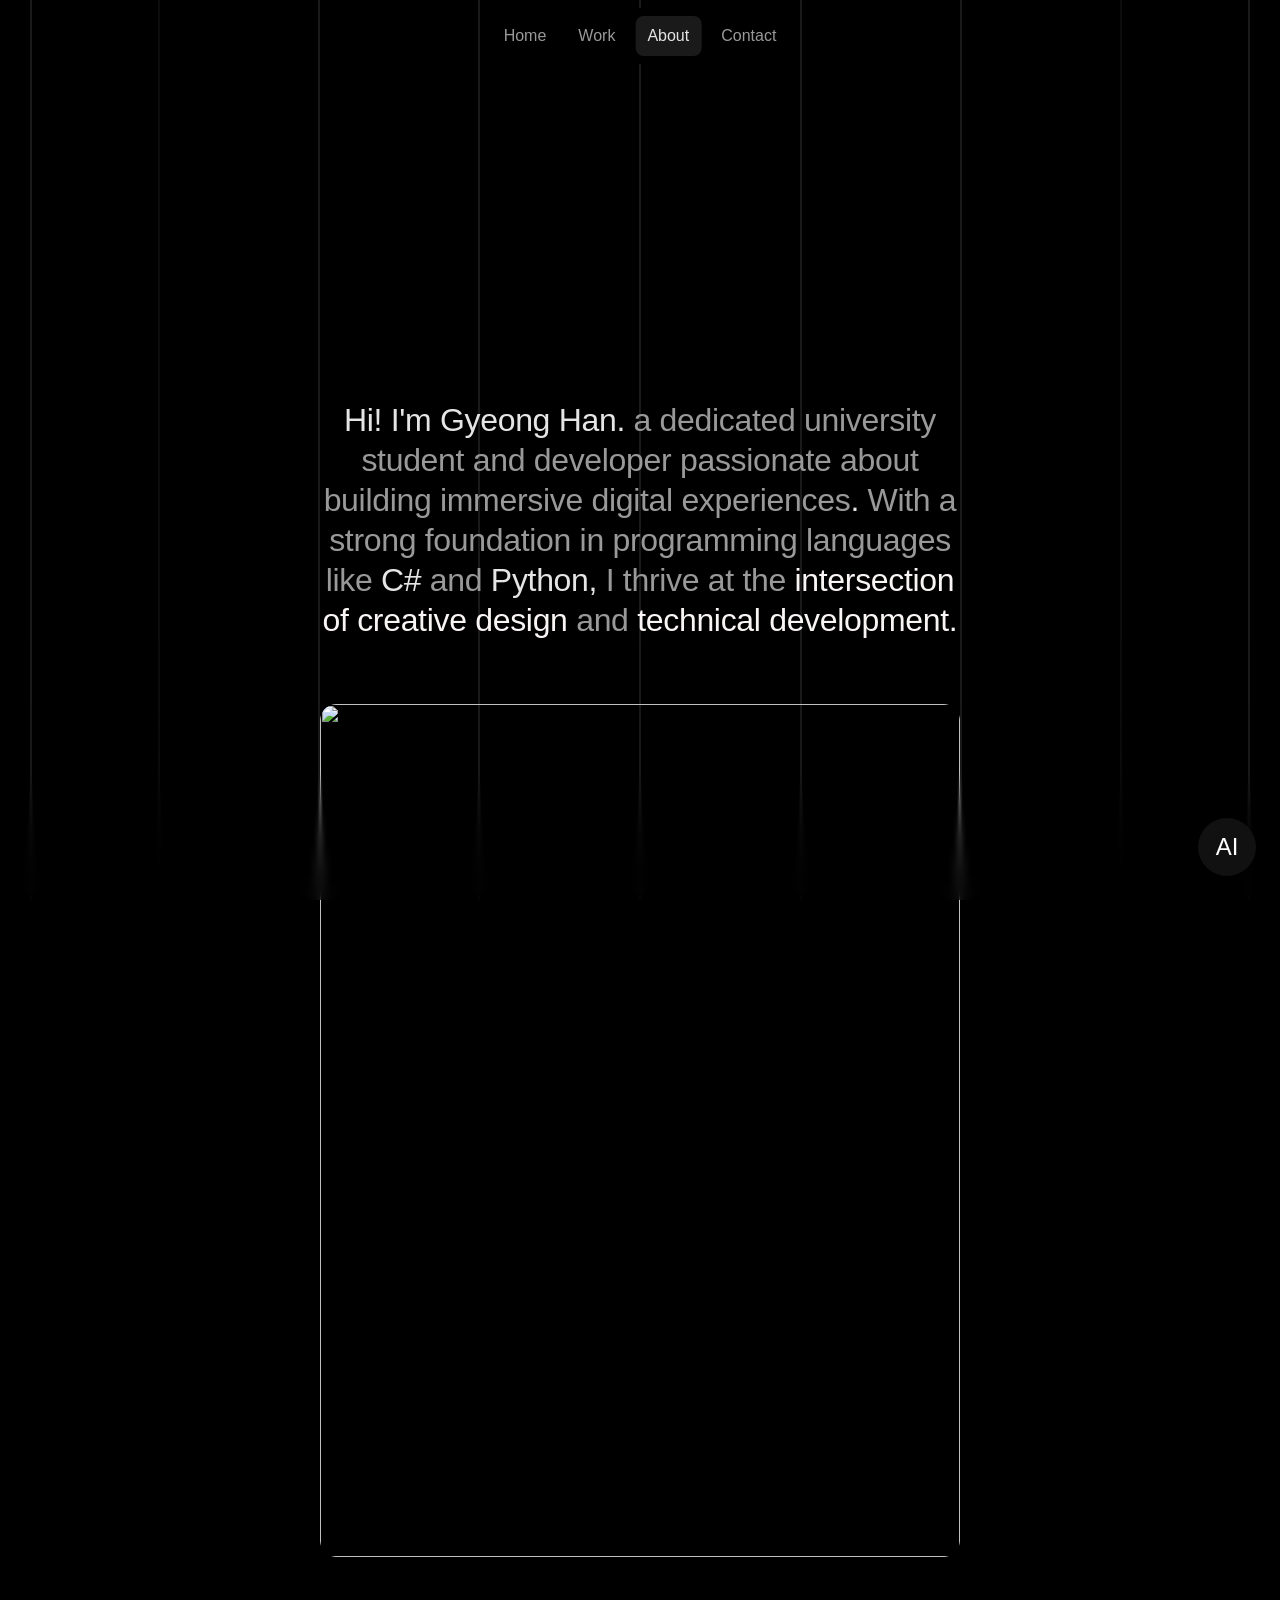
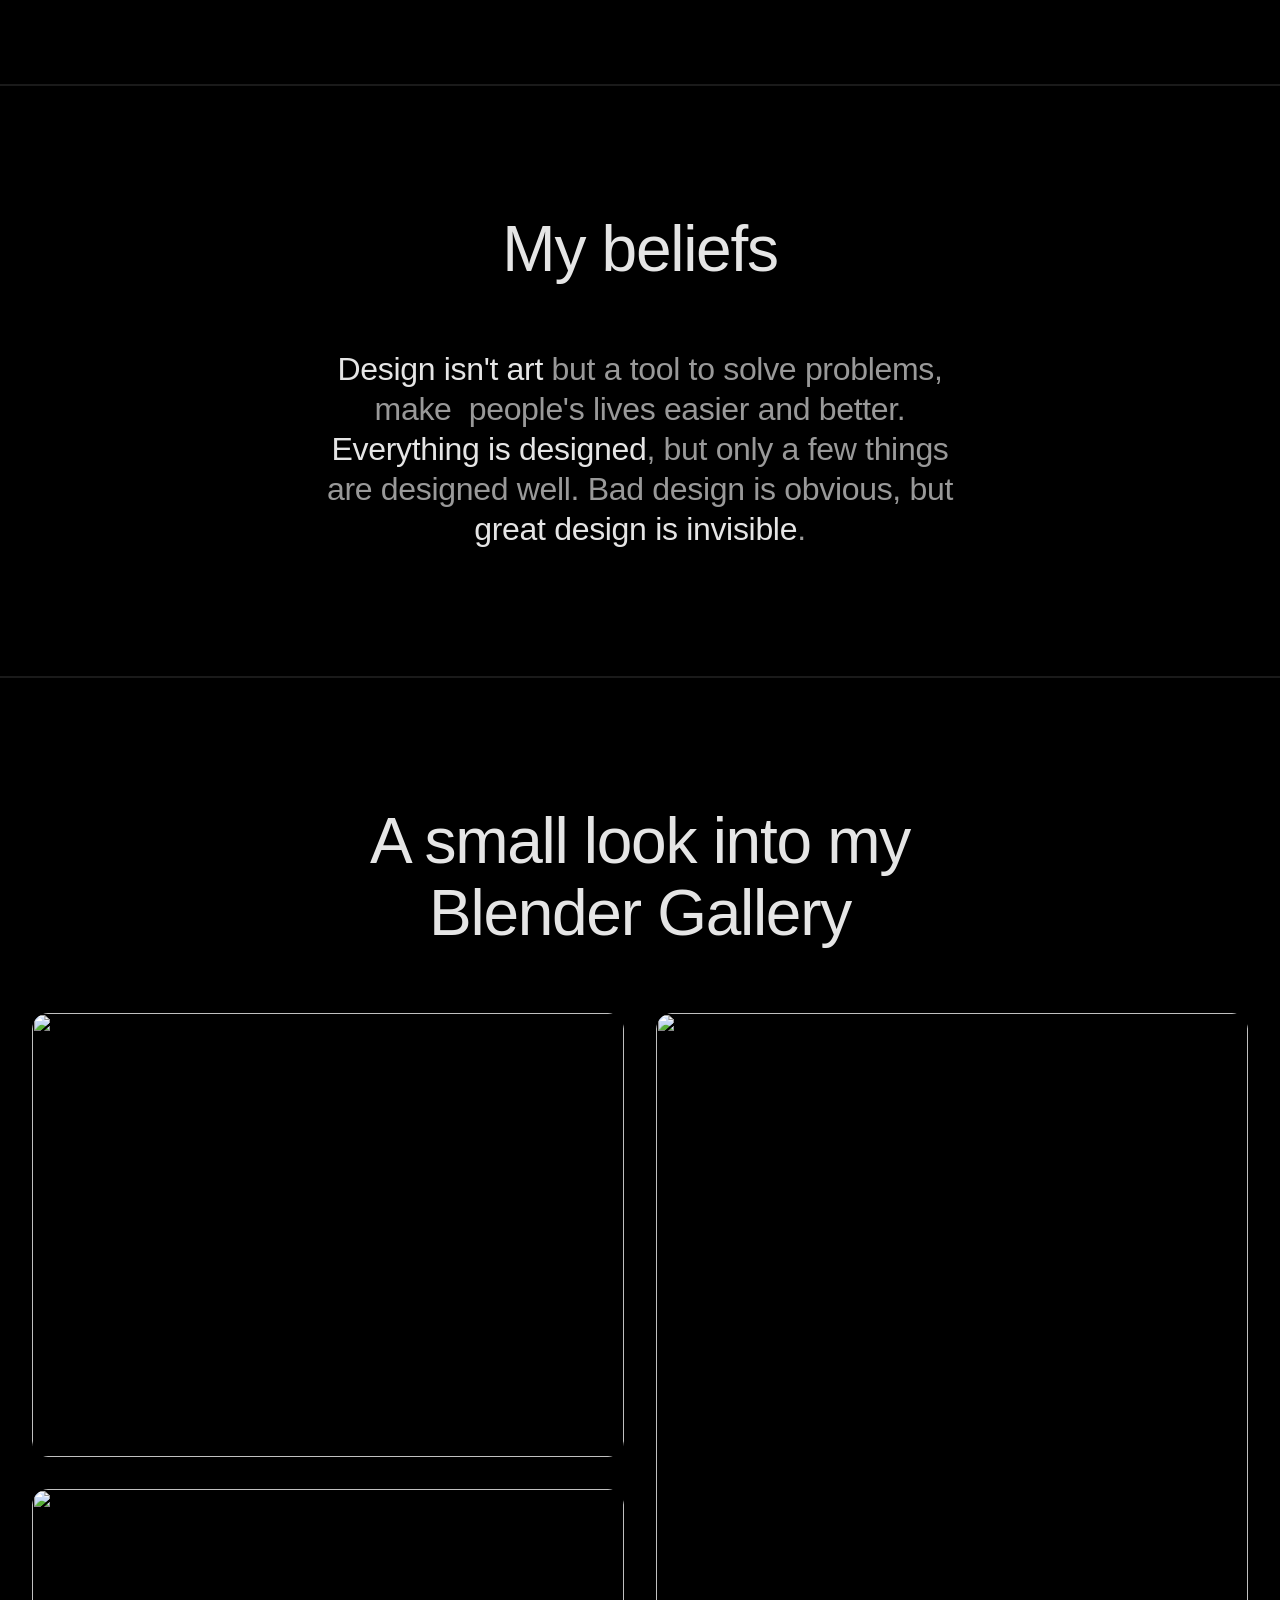
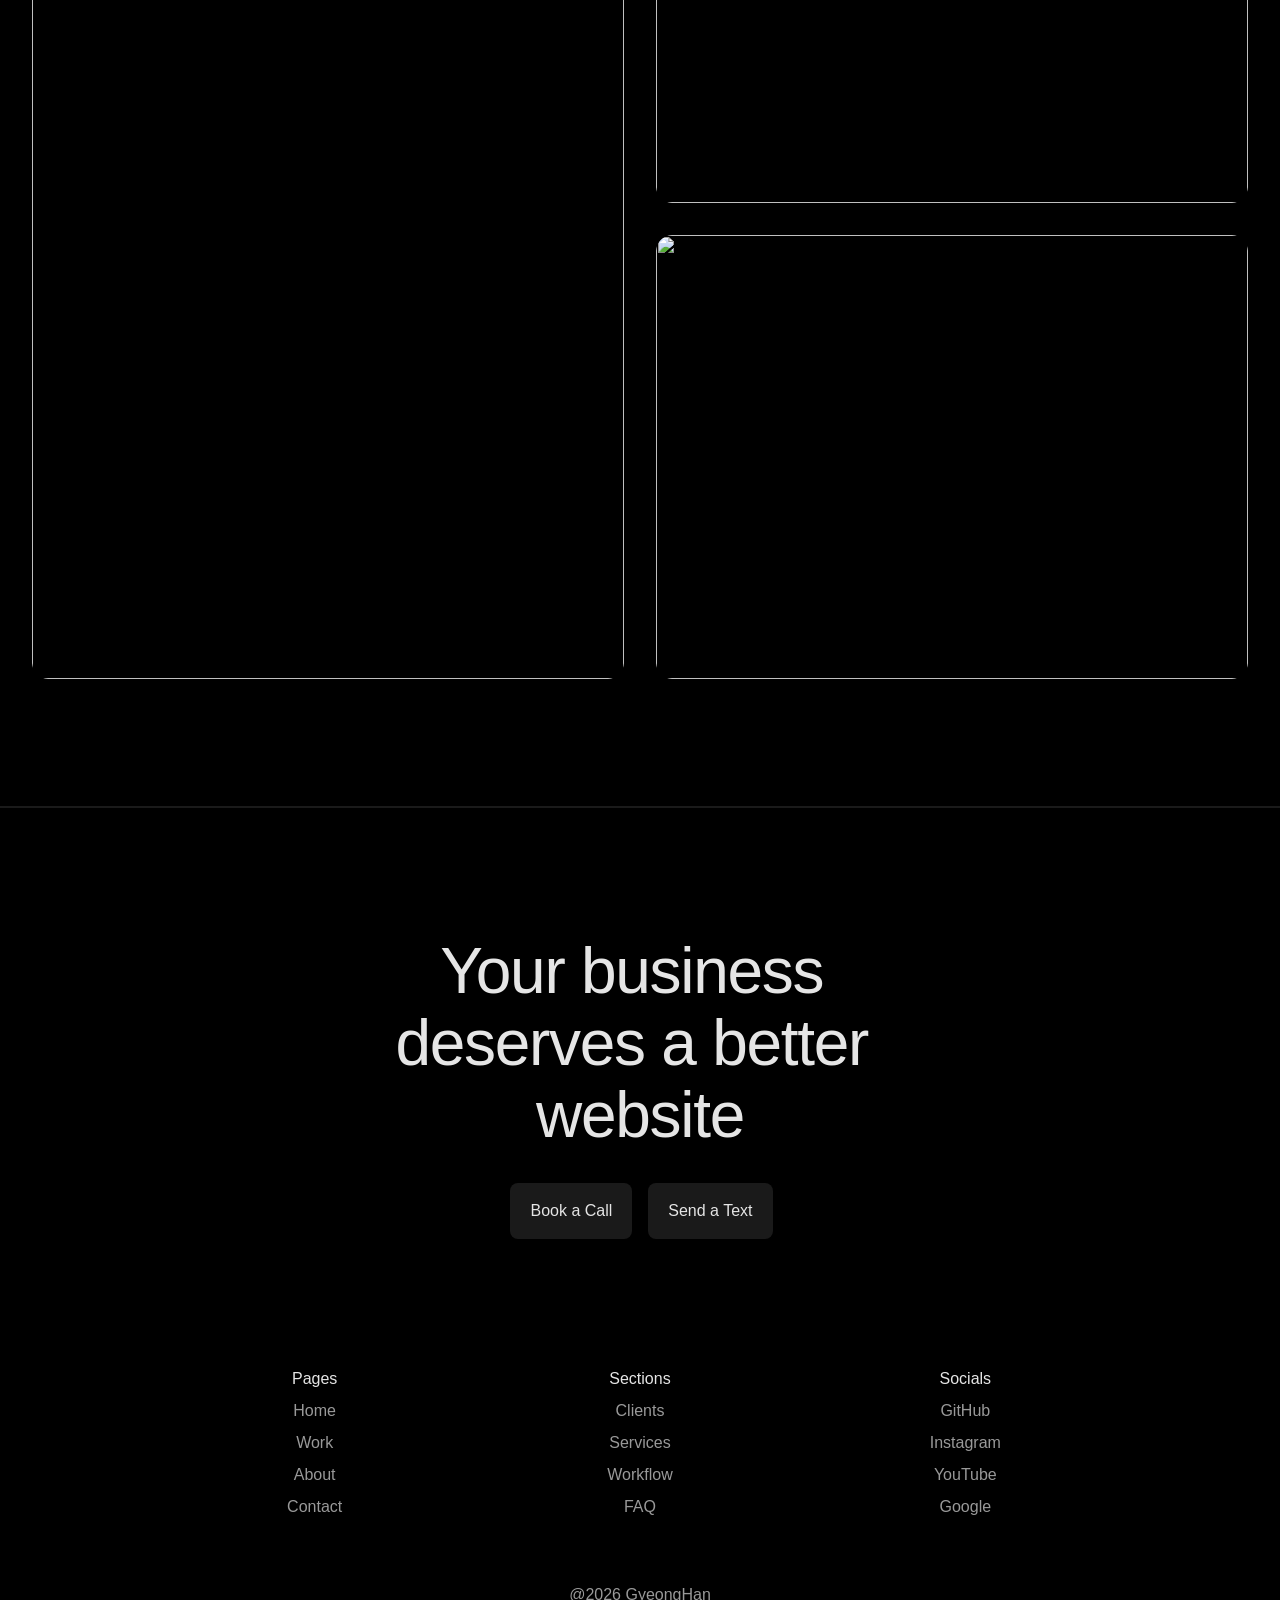
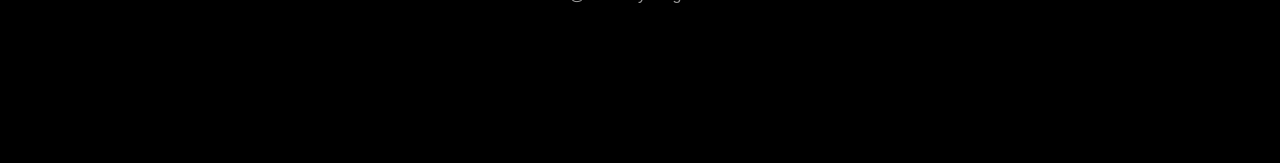
==== about.html @ e642706d "Add files via upload" ====
﻿<!doctype html>
<!-- Made in Framer · framer.com ✨ -->
<!-- Published Jun 7, 2026, 1:36 PM UTC -->
<html lang="en" data-redirect-timezone="1">
<head>
	<meta charset="utf-8">
	
	
	<script>try{if(localStorage.getItem("__framer_force_showing_editorbar_since")){const n=document.createElement("link");n.rel = "modulepreload";n.href="https://framer.com/edit/init.mjs";document.head.appendChild(n)}}catch(e){}</script>
	<!-- Start of headStart -->
        
	<style data-framer-font-css="">/* cyrillic-ext */
@font-face {
  font-family: 'Geist';
  font-style: normal;
  font-weight: 500;
  font-display: swap;
  src: url(s/geist/v5/gyByhwUxId8gMEwRGFWfOw.woff2) format('woff2');
  unicode-range: U+0460-052F, U+1C80-1C8A, U+20B4, U+2DE0-2DFF, U+A640-A69F, U+FE2E-FE2F;
}
/* cyrillic */
@font-face {
  font-family: 'Geist';
  font-style: normal;
  font-weight: 500;
  font-display: swap;
  src: url(s/geist/v5/gyByhwUxId8gMEwYGFWfOw.woff2) format('woff2');
  unicode-range: U+0301, U+0400-045F, U+0490-0491, U+04B0-04B1, U+2116;
}
/* vietnamese */
@font-face {
  font-family: 'Geist';
  font-style: normal;
  font-weight: 500;
  font-display: swap;
  src: url(s/geist/v5/gyByhwUxId8gMEwTGFWfOw.woff2) format('woff2');
  unicode-range: U+0102-0103, U+0110-0111, U+0128-0129, U+0168-0169, U+01A0-01A1, U+01AF-01B0, U+0300-0301, U+0303-0304, U+0308-0309, U+0323, U+0329, U+1EA0-1EF9, U+20AB;
}
/* latin-ext */
@font-face {
  font-family: 'Geist';
  font-style: normal;
  font-weight: 500;
  font-display: swap;
  src: url(s/geist/v5/gyByhwUxId8gMEwSGFWfOw.woff2) format('woff2');
  unicode-range: U+0100-02BA, U+02BD-02C5, U+02C7-02CC, U+02CE-02D7, U+02DD-02FF, U+0304, U+0308, U+0329, U+1D00-1DBF, U+1E00-1E9F, U+1EF2-1EFF, U+2020, U+20A0-20AB, U+20AD-20C0, U+2113, U+2C60-2C7F, U+A720-A7FF;
}
/* latin */
@font-face {
  font-family: 'Geist';
  font-style: normal;
  font-weight: 500;
  font-display: swap;
  src: url(s/geist/v5/gyByhwUxId8gMEwcGFU.woff2) format('woff2');
  unicode-range: U+0000-00FF, U+0131, U+0152-0153, U+02BB-02BC, U+02C6, U+02DA, U+02DC, U+0304, U+0308, U+0329, U+2000-206F, U+20AC, U+2122, U+2191, U+2193, U+2212, U+2215, U+FEFF, U+FFFD;
}
/* cyrillic-ext */
@font-face {
  font-family: 'Geist';
  font-style: normal;
  font-weight: 700;
  font-display: swap;
  src: url(s/geist/v5/gyByhwUxId8gMEwRGFWfOw.woff2) format('woff2');
  unicode-range: U+0460-052F, U+1C80-1C8A, U+20B4, U+2DE0-2DFF, U+A640-A69F, U+FE2E-FE2F;
}
/* cyrillic */
@font-face {
  font-family: 'Geist';
  font-style: normal;
  font-weight: 700;
  font-display: swap;
  src: url(s/geist/v5/gyByhwUxId8gMEwYGFWfOw.woff2) format('woff2');
  unicode-range: U+0301, U+0400-045F, U+0490-0491, U+04B0-04B1, U+2116;
}
/* vietnamese */
@font-face {
  font-family: 'Geist';
  font-style: normal;
  font-weight: 700;
  font-display: swap;
  src: url(s/geist/v5/gyByhwUxId8gMEwTGFWfOw.woff2) format('woff2');
  unicode-range: U+0102-0103, U+0110-0111, U+0128-0129, U+0168-0169, U+01A0-01A1, U+01AF-01B0, U+0300-0301, U+0303-0304, U+0308-0309, U+0323, U+0329, U+1EA0-1EF9, U+20AB;
}
/* latin-ext */
@font-face {
  font-family: 'Geist';
  font-style: normal;
  font-weight: 700;
  font-display: swap;
  src: url(s/geist/v5/gyByhwUxId8gMEwSGFWfOw.woff2) format('woff2');
  unicode-range: U+0100-02BA, U+02BD-02C5, U+02C7-02CC, U+02CE-02D7, U+02DD-02FF, U+0304, U+0308, U+0329, U+1D00-1DBF, U+1E00-1E9F, U+1EF2-1EFF, U+2020, U+20A0-20AB, U+20AD-20C0, U+2113, U+2C60-2C7F, U+A720-A7FF;
}
/* latin */
@font-face {
  font-family: 'Geist';
  font-style: normal;
  font-weight: 700;
  font-display: swap;
  src: url(s/geist/v5/gyByhwUxId8gMEwcGFU.woff2) format('woff2');
  unicode-range: U+0000-00FF, U+0131, U+0152-0153, U+02BB-02BC, U+02C6, U+02DA, U+02DC, U+0304, U+0308, U+0329, U+2000-206F, U+20AC, U+2122, U+2191, U+2193, U+2212, U+2215, U+FEFF, U+FFFD;
}

@font-face { font-family: "Inter"; src: url("assets/5vvr9Vy74if2I6bQbJvbw7SY1pQ.woff2"); font-display: swap; font-style: normal; font-weight: 400; unicode-range: U+0460-052F, U+1C80-1C88, U+20B4, U+2DE0-2DFF, U+A640-A69F, U+FE2E-FE2F }
@font-face { font-family: "Inter"; src: url("assets/EOr0mi4hNtlgWNn9if640EZzXCo.woff2"); font-display: swap; font-style: normal; font-weight: 400; unicode-range: U+0301, U+0400-045F, U+0490-0491, U+04B0-04B1, U+2116 }
@font-face { font-family: "Inter"; src: url("assets/Y9k9QrlZAqio88Klkmbd8VoMQc.woff2"); font-display: swap; font-style: normal; font-weight: 400; unicode-range: U+1F00-1FFF }
@font-face { font-family: "Inter"; src: url("assets/OYrD2tBIBPvoJXiIHnLoOXnY9M.woff2"); font-display: swap; font-style: normal; font-weight: 400; unicode-range: U+0370-03FF }
@font-face { font-family: "Inter"; src: url("assets/JeYwfuaPfZHQhEG8U5gtPDZ7WQ.woff2"); font-display: swap; font-style: normal; font-weight: 400; unicode-range: U+0100-024F, U+0259, U+1E00-1EFF, U+2020, U+20A0-20AB, U+20AD-20CF, U+2113, U+2C60-2C7F, U+A720-A7FF }
@font-face { font-family: "Inter"; src: url("assets/GrgcKwrN6d3Uz8EwcLHZxwEfC4.woff2"); font-display: swap; font-style: normal; font-weight: 400; unicode-range: U+0000-00FF, U+0131, U+0152-0153, U+02BB-02BC, U+02C6, U+02DA, U+02DC, U+2000-206F, U+2070, U+2074-207E, U+2080-208E, U+20AC, U+2122, U+2191, U+2193, U+2212, U+2215, U+FEFF, U+FFFD }
@font-face { font-family: "Inter"; src: url("assets/b6Y37FthZeALduNqHicBT6FutY.woff2"); font-display: swap; font-style: normal; font-weight: 400; unicode-range: U+0102-0103, U+0110-0111, U+0128-0129, U+0168-0169, U+01A0-01A1, U+01AF-01B0, U+1EA0-1EF9, U+20AB }
@font-face { font-family: "Inter"; src: url("assets/vQyevYAyHtARFwPqUzQGpnDs.woff2"); font-display: swap; font-style: normal; font-weight: 400; unicode-range: U+0000-00FF, U+0131, U+0152-0153, U+02BB-02BC, U+02C6, U+02DA, U+02DC, U+2000-206F, U+2074, U+20AC, U+2122, U+2191, U+2193, U+2212, U+2215, U+FEFF, U+FFFD }
@font-face { font-family: "Geist Placeholder"; src: local("Arial"); ascent-override: 94.47%; descent-override: 27.73%; line-gap-override: 0.00%; size-adjust: 106.39% }
@font-face { font-family: "Inter Placeholder"; src: local("Arial"); ascent-override: 89.79%; descent-override: 22.36%; line-gap-override: 0.00%; size-adjust: 107.89% }</style>
	<link href="https://fonts.gstatic.com" rel="preconnect" crossorigin="">
	<meta name="robots" content="max-image-preview:large"><link rel="canonical" href="about.html"><meta property="og:url" content="https://rudgks.framer.website/about"><style data-framer-breakpoint-css="">@media(min-width: 1194px){.hidden-qn0mth{display:none!important}}@media(min-width: 744px) and (max-width: 1193.98px){.hidden-6cmzmt{display:none!important}}@media(max-width: 743.98px){.hidden-1oshcnq{display:none!important}}@media(min-width: 1194px){.hidden-1skhr7u{display:none!important}}@media(min-width: 744px) and (max-width: 1193.98px){.hidden-1rkjddg{display:none!important}}@media(max-width: 743.98px){.hidden-1836vrh{display:none!important}}</style><style data-framer-css-ssr-minified="" data-framer-components="framer-lib-cursors-host framer-lDHOP PropertyOverrides framer-c5fQu framer-WlCvK framer-4p4H6 framer-lib-combinedCSSRules framer-lunur framer-hLkq3 framer-y4KBT framer-Mnzrg framer-hJwuh">html,body,#main{box-sizing:border-box;margin:0;padding:0}:root{-webkit-font-smoothing:antialiased;-moz-osx-font-smoothing:grayscale}*{box-sizing:border-box;-webkit-font-smoothing:inherit}h1,h2,h3,h4,h5,h6,p,figure{margin:0}body,input,textarea,select,button{font-family:sans-serif;font-size:12px}body{--token-bd2beb7e-cb86-4a4e-a216-7e40d10b9151:#000;--token-ce4d20d8-2ae2-4539-8467-53acf36471f9:#e5e5e5;--token-7602591d-ea9a-4077-912b-4a5561e76032:#999;--token-9cdd3a4e-70d3-4576-8f9d-6518d895bbcf:#0000;--token-b1b91ba5-46e4-45d7-9ab1-7ecd9d0a5239:#1a1a1a;--token-b2c751f7-a8c1-4b25-a5c8-07fbdb635130:#333;--token-219bbb0a-46dd-4e1f-b9c5-dd672fd30acc:#006aff;--token-49f588c0-8ac0-4dbe-9837-010e6c0d9f8d:#00b33c;--token-4b1d6be2-7f52-4c50-b9cb-69fec6e266ed:#e6192a;--token-131af2dc-1c01-4509-b1d8-3df22ed57a7a:#00000040;--token-acac3a8a-fa88-4f84-aa4d-c5aed0414566:#999}@supports (z-index:calc(infinity)){#__framer-badge-container{--infinity:infinity}}#__framer-badge-container{pointer-events:none;width:100%;z-index:calc(var(--infinity,2147480000));justify-content:flex-end;padding:20px;display:flex;position:fixed;bottom:0}@supports (background:-webkit-named-image(i)) and (not (grid-template-rows:subgrid)){body{--framer-will-change-override:transform}}@supports (background:-webkit-named-image(i)) and (not (position-area:top right)){body{--framer-will-change-filter-override:filter}}[data-framer-component-type=Text] div div span,[data-framer-component-type=Text] a div span,[data-framer-component-type=Text] span span span,[data-framer-component-type=Text] p span span,[data-framer-component-type=Text] h1 span span,[data-framer-component-type=Text] h2 span span,[data-framer-component-type=Text] h3 span span,[data-framer-component-type=Text] h4 span span,[data-framer-component-type=Text] h5 span span,[data-framer-component-type=Text] h6 span span,[data-framer-component-type=Text] a{font-family:var(--font-family);font-style:var(--font-style);font-weight:min(calc(var(--framer-font-weight-increase,0) + var(--font-weight,400)),900);color:var(--text-color);letter-spacing:var(--letter-spacing);font-size:var(--font-size);text-transform:var(--text-transform);--text-decoration:var(--framer-text-decoration-style,solid)var(--framer-text-decoration,none)var(--framer-text-decoration-color,currentcolor)var(--framer-text-decoration-thickness,auto);--text-decoration-skip-ink:var(--framer-text-decoration-skip-ink);--text-underline-offset:var(--framer-text-decoration-offset);line-height:var(--line-height);--font-family:var(--framer-font-family);--font-style:var(--framer-font-style);--font-weight:var(--framer-font-weight);--text-color:var(--framer-text-color);--letter-spacing:var(--framer-letter-spacing);--font-size:var(--framer-font-size);--text-transform:var(--framer-text-transform);--line-height:var(--framer-line-height)}@supports not (color:color(display-p3 1 1 1)){p.framer-text,div.framer-text,h1.framer-text,h2.framer-text,h3.framer-text,h4.framer-text,h5.framer-text,h6.framer-text,li.framer-text,ol.framer-text,ul.framer-text,span.framer-text:not([data-text-fill]){color:var(--framer-blockquote-text-color-rgb,var(--framer-blockquote-text-color,var(--framer-text-color-rgb,var(--framer-text-color,#000))));-webkit-text-stroke-color:var(--framer-text-stroke-color-rgb,var(--framer-text-stroke-color,initial))}mark.framer-text{background-color:var(--framer-blockquote-text-background-color-rgb,var(--framer-blockquote-text-background-color,var(--framer-text-background-color-rgb,var(--framer-text-background-color,initial))))}}@supports not (color:color(display-p3 1 1 1)){code.framer-text,code.framer-text span.framer-text:not([data-text-fill]){color:var(--framer-blockquote-text-color-rgb,var(--framer-blockquote-text-color,var(--framer-code-text-color-rgb,var(--framer-code-text-color,var(--framer-text-color-rgb,var(--framer-text-color,#000))))))}}@supports not (color:color(display-p3 1 1 1)){a.framer-text,span.framer-text[data-nested-link]{color:var(--framer-blockquote-text-color-rgb,var(--framer-blockquote-text-color,var(--framer-link-text-color-rgb,var(--framer-link-text-color,var(--framer-text-color-rgb,var(--framer-text-color,#000))))));background-color:var(--framer-link-text-background-color-rgb,var(--framer-link-text-background-color,initial));-webkit-text-decoration-color:var(--framer-link-text-decoration-color-rgb,var(--framer-link-text-decoration-color,var(--framer-text-decoration-color-rgb,var(--framer-text-decoration-color,currentcolor))));text-decoration-color:var(--framer-link-text-decoration-color-rgb,var(--framer-link-text-decoration-color,var(--framer-text-decoration-color-rgb,var(--framer-text-decoration-color,currentcolor))))}}@supports not (color:color(display-p3 1 1 1)){code.framer-text a.framer-text,code.framer-text a.framer-text span.framer-text:not([data-text-fill]),code.framer-text span.framer-text[data-nested-link],code.framer-text span.framer-text[data-nested-link] span.framer-text:not([data-text-fill]){color:var(--framer-blockquote-text-color-rgb,var(--framer-blockquote-text-color,var(--framer-link-text-color-rgb,var(--framer-link-text-color,var(--framer-code-text-color-rgb,var(--framer-code-text-color,var(--framer-text-color-rgb,var(--framer-text-color,#000))))))))}}@supports not (color:color(display-p3 1 1 1)){a.framer-text:hover,span.framer-text[data-nested-link]:hover{color:var(--framer-link-hover-text-color-rgb,var(--framer-link-hover-text-color,var(--framer-blockquote-text-color-rgb,var(--framer-blockquote-text-color,var(--framer-link-text-color-rgb,var(--framer-link-text-color,var(--framer-text-color-rgb,var(--framer-text-color,#000))))))));background-color:var(--framer-link-hover-text-background-color-rgb,var(--framer-link-hover-text-background-color,var(--framer-link-text-background-color-rgb,var(--framer-link-text-background-color,var(--framer-text-background-color-rgb,var(--framer-text-background-color,initial))))));-webkit-text-decoration-color:var(--framer-link-hover-text-decoration-color-rgb,var(--framer-link-hover-text-decoration-color,var(--framer-link-text-decoration-color-rgb,var(--framer-link-text-decoration-color,var(--framer-text-decoration-color-rgb,var(--framer-text-decoration-color,currentcolor))))));text-decoration-color:var(--framer-link-hover-text-decoration-color-rgb,var(--framer-link-hover-text-decoration-color,var(--framer-link-text-decoration-color-rgb,var(--framer-link-text-decoration-color,var(--framer-text-decoration-color-rgb,var(--framer-text-decoration-color,currentcolor))))))}}@supports not (color:color(display-p3 1 1 1)){code.framer-text a.framer-text:hover,code.framer-text span.framer-text[data-nested-link]:hover{color:var(--framer-link-hover-text-color-rgb,var(--framer-link-hover-text-color,var(--framer-blockquote-text-color-rgb,var(--framer-blockquote-text-color,var(--framer-link-text-color-rgb,var(--framer-link-text-color,var(--framer-code-text-color-rgb,var(--framer-code-text-color,var(--framer-text-color-rgb,var(--framer-text-color,#000))))))))))}}@supports not (color:color(display-p3 1 1 1)){a.framer-text[data-framer-page-link-current],span.framer-text[data-framer-page-link-current]{color:var(--framer-link-current-text-color-rgb,var(--framer-link-current-text-color,var(--framer-link-text-color-rgb,var(--framer-link-text-color,var(--framer-text-color-rgb,var(--framer-text-color,#000))))));background-color:var(--framer-link-current-text-background-color-rgb,var(--framer-link-current-text-background-color,var(--framer-link-text-background-color-rgb,var(--framer-link-text-background-color,var(--framer-text-background-color-rgb,var(--framer-text-background-color,initial))))));-webkit-text-decoration-color:var(--framer-link-current-text-decoration-color-rgb,var(--framer-link-current-text-decoration-color,var(--framer-link-text-decoration-color-rgb,var(--framer-link-text-decoration-color,var(--framer-text-decoration-color-rgb,var(--framer-text-decoration-color,currentcolor))))));text-decoration-color:var(--framer-link-current-text-decoration-color-rgb,var(--framer-link-current-text-decoration-color,var(--framer-link-text-decoration-color-rgb,var(--framer-link-text-decoration-color,var(--framer-text-decoration-color-rgb,var(--framer-text-decoration-color,currentcolor))))))}}@supports not (color:color(display-p3 1 1 1)){code.framer-text a.framer-text[data-framer-page-link-current],code.framer-text a.framer-text[data-framer-page-link-current] span.framer-text:not([data-text-fill]),code.framer-text span.framer-text[data-framer-page-link-current],code.framer-text span.framer-text[data-framer-page-link-current] span.framer-text:not([data-text-fill]){color:var(--framer-link-current-text-color-rgb,var(--framer-link-current-text-color,var(--framer-link-text-color-rgb,var(--framer-link-text-color,var(--framer-code-text-color-rgb,var(--framer-code-text-color,var(--framer-text-color-rgb,var(--framer-text-color,#000))))))));background-color:var(--framer-link-current-text-background-color-rgb,var(--framer-link-current-text-background-color,var(--framer-link-text-background-color-rgb,var(--framer-link-text-background-color,var(--framer-text-background-color-rgb,var(--framer-text-background-color,initial))))))}}@supports not (color:color(display-p3 1 1 1)){a.framer-text[data-framer-page-link-current]:hover,span.framer-text[data-framer-page-link-current]:hover{color:var(--framer-link-hover-text-color-rgb,var(--framer-link-hover-text-color,var(--framer-link-current-text-color-rgb,var(--framer-link-current-text-color,var(--framer-link-text-color-rgb,var(--framer-link-text-color,var(--framer-code-text-color-rgb,var(--framer-code-text-color,var(--framer-text-color-rgb,var(--framer-text-color,#000))))))))));background-color:var(--framer-link-hover-text-background-color-rgb,var(--framer-link-hover-text-background-color,var(--framer-link-current-text-background-color-rgb,var(--framer-link-current-text-background-color,var(--framer-link-text-background-color-rgb,var(--framer-link-text-background-color,initial))))));-webkit-text-decoration-color:var(--framer-link-hover-text-decoration-color-rgb,var(--framer-link-hover-text-decoration-color,var(--framer-link-current-text-decoration-color-rgb,var(--framer-link-current-text-decoration-color,var(--framer-link-text-decoration-color-rgb,var(--framer-link-text-decoration-color,var(--framer-text-decoration-color-rgb,var(--framer-text-decoration-color,currentcolor))))))));text-decoration-color:var(--framer-link-hover-text-decoration-color-rgb,var(--framer-link-hover-text-decoration-color,var(--framer-link-current-text-decoration-color-rgb,var(--framer-link-current-text-decoration-color,var(--framer-link-text-decoration-color-rgb,var(--framer-link-text-decoration-color,var(--framer-text-decoration-color-rgb,var(--framer-text-decoration-color,currentcolor))))))))}}@supports not (color:color(display-p3 1 1 1)){code.framer-text a.framer-text[data-framer-page-link-current]:hover,code.framer-text a.framer-text[data-framer-page-link-current]:hover span.framer-text:not([data-text-fill]),code.framer-text span.framer-text[data-framer-page-link-current]:hover,code.framer-text span.framer-text[data-framer-page-link-current]:hover span.framer-text:not([data-text-fill]){color:var(--framer-link-hover-text-color-rgb,var(--framer-link-hover-text-color,var(--framer-link-current-text-color-rgb,var(--framer-link-current-text-color,var(--framer-link-text-color-rgb,var(--framer-link-text-color,var(--framer-code-text-color-rgb,var(--framer-code-text-color,var(--framer-text-color-rgb,var(--framer-text-color,#000))))))))));background-color:var(--framer-link-hover-text-background-color-rgb,var(--framer-link-hover-text-background-color,var(--framer-link-current-text-background-color-rgb,var(--framer-link-current-text-background-color,var(--framer-link-text-background-color-rgb,var(--framer-link-text-background-color,initial))))))}}@supports not (overflow:clip){:root{--overflow-clip-fallback:hidden}}@supports (background:-webkit-named-image(i)) and (not (contain-intrinsic-size:inherit)){div.framer-text,p.framer-text,h1.framer-text,h2.framer-text,h3.framer-text,h4.framer-text,h5.framer-text,h6.framer-text,ol.framer-text,ul.framer-text,li.framer-text,blockquote.framer-text,.framer-text.framer-image{display:var(--text-truncation-display-inline-for-safari-16,revert)}div.framer-text:after,p.framer-text:after,h1.framer-text:after,h2.framer-text:after,h3.framer-text:after,h4.framer-text:after,h5.framer-text:after,h6.framer-text:after,ol.framer-text:after,ul.framer-text:after,li.framer-text:after,blockquote.framer-text:after,.framer-text.framer-image:after{content:var(--text-truncation-line-break-for-safari-16);white-space:pre}.framer-text.framer-text-module,.framer-text.framer-table-wrapper{display:var(--text-truncation-display-none-for-safari-16,revert)}p.framer-text[data-text-fill]{display:var(--text-truncation-display-inline-for-safari-16,inline-block)}}@supports (corner-shape:superellipse(2)){:root{--one-if-corner-shape-supported:1}}.framer-cursor-none,.framer-cursor-none *{cursor:none!important}.framer-pointer-events-none,.framer-pointer-events-none *{pointer-events:none!important}@supports (aspect-ratio:1){body{--framer-aspect-ratio-supported:auto}}.framer-lDHOP.framer-17xmaln,.framer-lDHOP .framer-17xmaln{display:block}.framer-lDHOP.framer-1skhr7u{--selection-background-color:var(--token-219bbb0a-46dd-4e1f-b9c5-dd672fd30acc,#195de6);--selection-color:var(--token-ce4d20d8-2ae2-4539-8467-53acf36471f9,#e5e5e5);background-color:var(--token-bd2beb7e-cb86-4a4e-a216-7e40d10b9151,#fff);flex-flow:column;place-content:center flex-start;align-items:center;gap:0;width:100%;height:min-content;padding:0;display:flex;position:relative;overflow:visible}.framer-lDHOP .framer-9f58qi-container{height:auto;position:var(--framer-canvas-fixed-position,fixed);view-transition-name:framer-lDHOP-9f58qi-exclude;z-index:10;flex:none;order:-1000;width:auto;top:8px;left:50%;transform:translate(-50%)}::view-transition-group(framer-lDHOP-9f58qi-exclude){animation:none!important}::view-transition-new(framer-lDHOP-9f58qi-exclude){animation:none!important}::view-transition-old(framer-lDHOP-9f58qi-exclude){animation:none!important}.framer-lDHOP .framer-1k16g5k-container{bottom:calc(calc(100% - min(var(--framer-viewport-height,100%),100%)) + 0px);pointer-events:none;height:256px;position:var(--framer-canvas-fixed-position,fixed);z-index:9;flex:none;order:-999;left:0;right:0}.framer-lDHOP .framer-iucq6q{height:calc(min(var(--framer-viewport-height,100vh),100%)*1);pointer-events:none;position:var(--framer-canvas-fixed-position,fixed);z-index:0;flex:none;order:-998;top:0;left:0;right:0;overflow:hidden}.framer-lDHOP .framer-1octs7x{background-color:var(--token-b1b91ba5-46e4-45d7-9ab1-7ecd9d0a5239,#1a1a1a);will-change:var(--framer-will-change-effect-override,transform);flex:none;width:2px;position:absolute;top:0;bottom:0;left:calc(50% - 1px);overflow:hidden}.framer-lDHOP .framer-6rzq0k,.framer-lDHOP .framer-pcm3w7,.framer-lDHOP .framer-19qxusj,.framer-lDHOP .framer-154ba9d,.framer-lDHOP .framer-1qct3d6,.framer-lDHOP .framer-zs4xvl{flex-flow:row;flex:none;place-content:center;align-items:center;gap:0;padding:0 30px;display:flex;position:absolute;inset:0;overflow:hidden}.framer-lDHOP .framer-fdop62{--border-bottom-width:0px;--border-color:var(--token-b1b91ba5-46e4-45d7-9ab1-7ecd9d0a5239,#1a1a1a);--border-left-width:2px;--border-right-width:2px;--border-style:solid;--border-top-width:0px;will-change:var(--framer-will-change-effect-override,transform);flex:1 0 0;gap:0;width:1px;max-width:324px;height:100%;position:relative;overflow:hidden}.framer-lDHOP .framer-1nrpmr{--border-bottom-width:0px;--border-color:var(--token-b1b91ba5-46e4-45d7-9ab1-7ecd9d0a5239,#1a1a1a);--border-left-width:2px;--border-right-width:2px;--border-style:solid;--border-top-width:0px;will-change:var(--framer-will-change-effect-override,transform);flex:1 0 0;width:1px;max-width:644px;height:100%;position:relative;overflow:hidden}.framer-lDHOP .framer-1720kxp,.framer-lDHOP .framer-hnwcwo,.framer-lDHOP .framer-17zryen,.framer-lDHOP .framer-anofsu,.framer-lDHOP .framer-gp7kkj{background:linear-gradient(270deg,var(--token-bd2beb7e-cb86-4a4e-a216-7e40d10b9151,#000)0%,var(--token-9cdd3a4e-70d3-4576-8f9d-6518d895bbcf,#0000)100%);flex:none;width:160px;position:absolute;top:0;bottom:0;right:0;overflow:hidden}.framer-lDHOP .framer-vjfxk6,.framer-lDHOP .framer-yjfizd,.framer-lDHOP .framer-jtnqj4,.framer-lDHOP .framer-13d61sn,.framer-lDHOP .framer-1mc04xu{background:linear-gradient(90deg,var(--token-bd2beb7e-cb86-4a4e-a216-7e40d10b9151,#000)0%,var(--token-9cdd3a4e-70d3-4576-8f9d-6518d895bbcf,#0000)100%);flex:none;width:160px;position:absolute;top:0;bottom:0;left:0;overflow:hidden}.framer-lDHOP .framer-1sd71vj{--border-bottom-width:0px;--border-color:var(--token-b1b91ba5-46e4-45d7-9ab1-7ecd9d0a5239,#1a1a1a);--border-left-width:2px;--border-right-width:2px;--border-style:solid;--border-top-width:0px;will-change:var(--framer-will-change-effect-override,transform);flex:1 0 0;width:1px;max-width:964px;height:100%;position:relative;overflow:hidden}.framer-lDHOP .framer-m4yzt5{--border-bottom-width:0px;--border-color:var(--token-b1b91ba5-46e4-45d7-9ab1-7ecd9d0a5239,#1a1a1a);--border-left-width:2px;--border-right-width:2px;--border-style:solid;--border-top-width:0px;will-change:var(--framer-will-change-effect-override,transform);flex:1 0 0;width:1px;max-width:1284px;height:100%;position:relative;overflow:hidden}.framer-lDHOP .framer-gz8j7u{--border-bottom-width:0px;--border-color:var(--token-b1b91ba5-46e4-45d7-9ab1-7ecd9d0a5239,#1a1a1a);--border-left-width:2px;--border-right-width:2px;--border-style:solid;--border-top-width:0px;will-change:var(--framer-will-change-effect-override,transform);flex:1 0 0;width:1px;max-width:1604px;height:100%;position:relative;overflow:hidden}.framer-lDHOP .framer-11obqiw{--border-bottom-width:0px;--border-color:var(--token-b1b91ba5-46e4-45d7-9ab1-7ecd9d0a5239,#1a1a1a);--border-left-width:2px;--border-right-width:2px;--border-style:solid;--border-top-width:0px;will-change:var(--framer-will-change-effect-override,transform);flex:1 0 0;width:1px;max-width:1924px;height:100%;position:relative;overflow:hidden}.framer-lDHOP .framer-1ewv2ia{background:0 0;flex-grow:1;width:0;height:0;margin:0;position:relative}.framer-lDHOP .framer-1wcdjwl-container{flex:none;order:1004;width:100%;height:auto;position:relative}[data-layout-template=true]>#overlay{margin-bottom:0}.framer-lDHOP[data-selection=true] * ::selection{color:var(--selection-color,none);background-color:var(--selection-background-color,none)}.framer-lDHOP [data-selection=true] * ::selection{color:var(--selection-color,none);background-color:var(--selection-background-color,none)}.framer-lDHOP[data-border=true]:after,.framer-lDHOP [data-border=true]:after{content:"";border-width:var(--border-top-width,0)var(--border-right-width,0)var(--border-bottom-width,0)var(--border-left-width,0);border-color:var(--border-color,none);border-style:var(--border-style,none);box-sizing:border-box;border-radius:inherit;corner-shape:inherit;pointer-events:none;width:100%;height:100%;position:absolute;top:0;left:0}.ssr-variant{display:contents}@supports (aspect-ratio:1){body{--framer-aspect-ratio-supported:auto}}.framer-c5fQu.framer-fngxyf,.framer-c5fQu .framer-fngxyf{display:block}.framer-c5fQu.framer-1bqsu91{will-change:var(--framer-will-change-override,transform);flex-flow:row;place-content:center;align-items:center;gap:8px;width:min-content;height:min-content;padding:8px;display:flex;position:relative;overflow:hidden}.framer-c5fQu .framer-zrsy4x-container,.framer-c5fQu .framer-1srpipw-container,.framer-c5fQu .framer-12sv0qj-container,.framer-c5fQu .framer-sx9h5p-container{flex:none;width:auto;height:auto;position:relative}@supports (background:-webkit-named-image(i)) and (not (font-palette:dark)){.framer-c5fQu.framer-1bqsu91{gap:0}.framer-c5fQu.framer-1bqsu91>*{margin:0 4px}.framer-c5fQu.framer-1bqsu91>:first-child{margin-left:0}.framer-c5fQu.framer-1bqsu91>:last-child{margin-right:0}}.framer-c5fQu.framer-v-1gi6xzo.framer-1bqsu91,.framer-c5fQu.framer-v-15yf0mt.framer-1bqsu91,.framer-c5fQu.framer-v-atdmn1.framer-1bqsu91,.framer-c5fQu.framer-v-hti57k.framer-1bqsu91,.framer-c5fQu.framer-v-fbqyhu.framer-1bqsu91{gap:0}@supports (background:-webkit-named-image(i)) and (not (font-palette:dark)){.framer-c5fQu.framer-v-1gi6xzo.framer-1bqsu91{gap:0}.framer-c5fQu.framer-v-1gi6xzo.framer-1bqsu91>*{margin:0}.framer-c5fQu.framer-v-1gi6xzo.framer-1bqsu91>:first-child{margin-left:0}.framer-c5fQu.framer-v-1gi6xzo.framer-1bqsu91>:last-child{margin-right:0}.framer-c5fQu.framer-v-15yf0mt.framer-1bqsu91{gap:0}.framer-c5fQu.framer-v-15yf0mt.framer-1bqsu91>*{margin:0}.framer-c5fQu.framer-v-15yf0mt.framer-1bqsu91>:first-child{margin-left:0}.framer-c5fQu.framer-v-15yf0mt.framer-1bqsu91>:last-child{margin-right:0}.framer-c5fQu.framer-v-atdmn1.framer-1bqsu91{gap:0}.framer-c5fQu.framer-v-atdmn1.framer-1bqsu91>*{margin:0}.framer-c5fQu.framer-v-atdmn1.framer-1bqsu91>:first-child{margin-left:0}.framer-c5fQu.framer-v-atdmn1.framer-1bqsu91>:last-child{margin-right:0}.framer-c5fQu.framer-v-hti57k.framer-1bqsu91{gap:0}.framer-c5fQu.framer-v-hti57k.framer-1bqsu91>*{margin:0}.framer-c5fQu.framer-v-hti57k.framer-1bqsu91>:first-child{margin-left:0}.framer-c5fQu.framer-v-hti57k.framer-1bqsu91>:last-child{margin-right:0}.framer-c5fQu.framer-v-fbqyhu.framer-1bqsu91{gap:0}.framer-c5fQu.framer-v-fbqyhu.framer-1bqsu91>*{margin:0}.framer-c5fQu.framer-v-fbqyhu.framer-1bqsu91>:first-child{margin-left:0}.framer-c5fQu.framer-v-fbqyhu.framer-1bqsu91>:last-child{margin-right:0}}@supports (aspect-ratio:1){body{--framer-aspect-ratio-supported:auto}}.framer-WlCvK.framer-1aqz4fh,.framer-WlCvK .framer-1aqz4fh{display:block}.framer-WlCvK.framer-iictnk{-webkit-tap-highlight-color:var(--token-9cdd3a4e-70d3-4576-8f9d-6518d895bbcf,#0000);cursor:pointer;will-change:var(--framer-will-change-override,transform);flex-flow:row;place-content:center;align-items:center;gap:0;width:min-content;height:min-content;padding:8px 12px 8px 10px;text-decoration:none;display:flex;position:relative;overflow:hidden}.framer-WlCvK .framer-wm1d6m-container{aspect-ratio:1;height:var(--framer-aspect-ratio-supported,2px);flex:none;width:2px;position:relative}.framer-WlCvK .framer-hbot52{-webkit-user-select:none;user-select:none;white-space:pre;flex:none;width:auto;height:auto;position:relative}@supports (background:-webkit-named-image(i)) and (not (font-palette:dark)){.framer-WlCvK.framer-iictnk{gap:0}.framer-WlCvK.framer-iictnk>*{margin:0}.framer-WlCvK.framer-iictnk>:first-child{margin-left:0}.framer-WlCvK.framer-iictnk>:last-child{margin-right:0}}.framer-WlCvK.framer-v-iictnk.hover.framer-iictnk,.framer-WlCvK.framer-v-1nwhhu7.hover.framer-iictnk{gap:8px;padding:8px 12px}.framer-WlCvK.framer-v-iictnk.hover .framer-wm1d6m-container,.framer-WlCvK.framer-v-1nwhhu7.hover .framer-wm1d6m-container{height:var(--framer-aspect-ratio-supported,16px);width:16px}@supports (background:-webkit-named-image(i)) and (not (font-palette:dark)){.framer-WlCvK.framer-v-iictnk.hover.framer-iictnk{gap:0}.framer-WlCvK.framer-v-iictnk.hover.framer-iictnk>*{margin:0 4px}.framer-WlCvK.framer-v-iictnk.hover.framer-iictnk>:first-child{margin-left:0}.framer-WlCvK.framer-v-iictnk.hover.framer-iictnk>:last-child{margin-right:0}.framer-WlCvK.framer-v-1nwhhu7.hover.framer-iictnk{gap:0}.framer-WlCvK.framer-v-1nwhhu7.hover.framer-iictnk>*{margin:0 4px}.framer-WlCvK.framer-v-1nwhhu7.hover.framer-iictnk>:first-child{margin-left:0}.framer-WlCvK.framer-v-1nwhhu7.hover.framer-iictnk>:last-child{margin-right:0}}@supports (aspect-ratio:1){body{--framer-aspect-ratio-supported:auto}}.framer-4p4H6.framer-1bjtwf4,.framer-4p4H6 .framer-1bjtwf4{display:block}.framer-4p4H6.framer-1jftrlv{flex-flow:column;place-content:center;align-items:center;gap:0;width:16px;height:16px;padding:0;display:flex;position:relative;overflow:visible}.framer-4p4H6 .framer-1qebun4{aspect-ratio:1;height:var(--framer-aspect-ratio-supported,16px);flex:none;width:100%;position:relative}.framer-4p4H6 .framer-1y09wcd,.framer-4p4H6 .framer-1e2x08y,.framer-4p4H6 .framer-17u5lyp,.framer-4p4H6 .framer-1hvc12f,.framer-4p4H6 .framer-qo3f50,.framer-4p4H6 .framer-1dqlyb7,.framer-4p4H6 .framer-1fxxzpf,.framer-4p4H6 .framer-8lgkvp,.framer-4p4H6 .framer-199ciq,.framer-4p4H6 .framer-1eqgyc4,.framer-4p4H6 .framer-1h6vcla,.framer-4p4H6 .framer-icis9d,.framer-4p4H6 .framer-n5093d{aspect-ratio:1;height:var(--framer-aspect-ratio-supported,200px);flex:none;width:100%;position:relative}@supports (background:-webkit-named-image(i)) and (not (font-palette:dark)){.framer-4p4H6.framer-1jftrlv{gap:0}.framer-4p4H6.framer-1jftrlv>*{margin:0}.framer-4p4H6.framer-1jftrlv>:first-child{margin-top:0}.framer-4p4H6.framer-1jftrlv>:last-child{margin-bottom:0}}.framer-4p4H6.framer-v-5y0655.framer-1jftrlv,.framer-4p4H6.framer-v-q8lc3m.framer-1jftrlv,.framer-4p4H6.framer-v-p1mi6w.framer-1jftrlv,.framer-4p4H6.framer-v-1au9got.framer-1jftrlv,.framer-4p4H6.framer-v-160regb.framer-1jftrlv,.framer-4p4H6.framer-v-h12vvz.framer-1jftrlv,.framer-4p4H6.framer-v-h38i6z.framer-1jftrlv,.framer-4p4H6.framer-v-166ly8k.framer-1jftrlv,.framer-4p4H6.framer-v-1o3mbg0.framer-1jftrlv,.framer-4p4H6.framer-v-1he04sg.framer-1jftrlv,.framer-4p4H6.framer-v-z7zm65.framer-1jftrlv,.framer-4p4H6.framer-v-4dadks.framer-1jftrlv{aspect-ratio:1;height:var(--framer-aspect-ratio-supported,16px)}.framer-4p4H6.framer-v-5y0655 .framer-1y09wcd,.framer-4p4H6.framer-v-q8lc3m .framer-1e2x08y,.framer-4p4H6.framer-v-p1mi6w .framer-17u5lyp,.framer-4p4H6.framer-v-1qaqzt6 .framer-1hvc12f,.framer-4p4H6.framer-v-1au9got .framer-qo3f50,.framer-4p4H6.framer-v-160regb .framer-1dqlyb7,.framer-4p4H6.framer-v-h12vvz .framer-1fxxzpf,.framer-4p4H6.framer-v-h38i6z .framer-8lgkvp,.framer-4p4H6.framer-v-166ly8k .framer-199ciq,.framer-4p4H6.framer-v-1o3mbg0 .framer-1eqgyc4,.framer-4p4H6.framer-v-1he04sg .framer-1h6vcla,.framer-4p4H6.framer-v-z7zm65 .framer-icis9d,.framer-4p4H6.framer-v-4dadks .framer-n5093d{height:var(--framer-aspect-ratio-supported,16px)}.framer-4p4H6.framer-v-1qaqzt6.framer-1jftrlv{aspect-ratio:1;height:var(--framer-aspect-ratio-supported,17px);justify-content:flex-end;padding:0 0 1px}body{--framer-will-change-override:none}@supports (background:-webkit-named-image(i)) and (not (grid-template-rows:subgrid)){body{--framer-will-change-override:transform}}body{--framer-will-change-filter-override:none}@supports (background:-webkit-named-image(i)) and (not (position-area:top right)){body{--framer-will-change-filter-override:filter}}[data-framer-component-type]{position:absolute}[data-framer-component-type=Text]{cursor:inherit}[data-framer-component-text-autosized] *{white-space:pre}[data-framer-component-type=Text]>*{text-align:var(--framer-text-alignment,start)}[data-framer-component-type=Text] span span,[data-framer-component-type=Text] p span,[data-framer-component-type=Text] h1 span,[data-framer-component-type=Text] h2 span,[data-framer-component-type=Text] h3 span,[data-framer-component-type=Text] h4 span,[data-framer-component-type=Text] h5 span,[data-framer-component-type=Text] h6 span{display:block}[data-framer-component-type=Text] span span span,[data-framer-component-type=Text] p span span,[data-framer-component-type=Text] h1 span span,[data-framer-component-type=Text] h2 span span,[data-framer-component-type=Text] h3 span span,[data-framer-component-type=Text] h4 span span,[data-framer-component-type=Text] h5 span span,[data-framer-component-type=Text] h6 span span{display:unset}[data-framer-component-type=Text] div div span,[data-framer-component-type=Text] a div span,[data-framer-component-type=Text] span span span,[data-framer-component-type=Text] p span span,[data-framer-component-type=Text] h1 span span,[data-framer-component-type=Text] h2 span span,[data-framer-component-type=Text] h3 span span,[data-framer-component-type=Text] h4 span span,[data-framer-component-type=Text] h5 span span,[data-framer-component-type=Text] h6 span span,[data-framer-component-type=Text] a{font-family:var(--font-family);font-style:var(--font-style);font-weight:min(calc(var(--framer-font-weight-increase,0) + var(--font-weight,400)),900);color:var(--text-color);letter-spacing:var(--letter-spacing);font-size:var(--font-size);text-transform:var(--text-transform);--text-decoration:var(--framer-text-decoration-style,solid)var(--framer-text-decoration,none)var(--framer-text-decoration-color,currentcolor)var(--framer-text-decoration-thickness,auto);--text-decoration-skip-ink:var(--framer-text-decoration-skip-ink);--text-underline-offset:var(--framer-text-decoration-offset);line-height:var(--line-height);--font-family:var(--framer-font-family);--font-style:var(--framer-font-style);--font-weight:var(--framer-font-weight);--text-color:var(--framer-text-color);--letter-spacing:var(--framer-letter-spacing);--font-size:var(--framer-font-size);--text-transform:var(--framer-text-transform);--line-height:var(--framer-line-height)}[data-framer-component-type=Text] a,[data-framer-component-type=Text] a div span,[data-framer-component-type=Text] a span span span,[data-framer-component-type=Text] a p span span,[data-framer-component-type=Text] a h1 span span,[data-framer-component-type=Text] a h2 span span,[data-framer-component-type=Text] a h3 span span,[data-framer-component-type=Text] a h4 span span,[data-framer-component-type=Text] a h5 span span,[data-framer-component-type=Text] a h6 span span{--font-family:var(--framer-link-font-family,var(--framer-font-family));--font-style:var(--framer-link-font-style,var(--framer-font-style));--font-weight:var(--framer-link-font-weight,var(--framer-font-weight));--text-color:var(--framer-link-text-color,var(--framer-text-color));--font-size:var(--framer-link-font-size,var(--framer-font-size));--text-transform:var(--framer-link-text-transform,var(--framer-text-transform));--text-decoration:var(--framer-link-text-decoration-style,var(--framer-text-decoration-style,solid))var(--framer-link-text-decoration,var(--framer-text-decoration,none))var(--framer-link-text-decoration-color,var(--framer-text-decoration-color,currentcolor))var(--framer-link-text-decoration-thickness,var(--framer-text-decoration-thickness,auto));--text-decoration-skip-ink:var(--framer-link-text-decoration-skip-ink,var(--framer-text-decoration-skip-ink));--text-underline-offset:var(--framer-link-text-decoration-offset,var(--framer-text-decoration-offset))}[data-framer-component-type=Text] a:hover,[data-framer-component-type=Text] a div span:hover,[data-framer-component-type=Text] a span span span:hover,[data-framer-component-type=Text] a p span span:hover,[data-framer-component-type=Text] a h1 span span:hover,[data-framer-component-type=Text] a h2 span span:hover,[data-framer-component-type=Text] a h3 span span:hover,[data-framer-component-type=Text] a h4 span span:hover,[data-framer-component-type=Text] a h5 span span:hover,[data-framer-component-type=Text] a h6 span span:hover{--font-family:var(--framer-link-hover-font-family,var(--framer-link-font-family,var(--framer-font-family)));--font-style:var(--framer-link-hover-font-style,var(--framer-link-font-style,var(--framer-font-style)));--font-weight:var(--framer-link-hover-font-weight,var(--framer-link-font-weight,var(--framer-font-weight)));--text-color:var(--framer-link-hover-text-color,var(--framer-link-text-color,var(--framer-text-color)));--font-size:var(--framer-link-hover-font-size,var(--framer-link-font-size,var(--framer-font-size)));--text-transform:var(--framer-link-hover-text-transform,var(--framer-link-text-transform,var(--framer-text-transform)));--text-decoration:var(--framer-link-hover-text-decoration-style,var(--framer-link-text-decoration-style,var(--framer-text-decoration-style,solid)))var(--framer-link-hover-text-decoration,var(--framer-link-text-decoration,var(--framer-text-decoration,none)))var(--framer-link-hover-text-decoration-color,var(--framer-link-text-decoration-color,var(--framer-text-decoration-color,currentcolor)))var(--framer-link-hover-text-decoration-thickness,var(--framer-link-text-decoration-thickness,var(--framer-text-decoration-thickness,auto)));--text-decoration-skip-ink:var(--framer-link-hover-text-decoration-skip-ink,var(--framer-link-text-decoration-skip-ink,var(--framer-text-decoration-skip-ink)));--text-underline-offset:var(--framer-link-hover-text-decoration-offset,var(--framer-link-text-decoration-offset,var(--framer-text-decoration-offset)))}[data-framer-component-type=Text].isCurrent a,[data-framer-component-type=Text].isCurrent a div span,[data-framer-component-type=Text].isCurrent a span span span,[data-framer-component-type=Text].isCurrent a p span span,[data-framer-component-type=Text].isCurrent a h1 span span,[data-framer-component-type=Text].isCurrent a h2 span span,[data-framer-component-type=Text].isCurrent a h3 span span,[data-framer-component-type=Text].isCurrent a h4 span span,[data-framer-component-type=Text].isCurrent a h5 span span,[data-framer-component-type=Text].isCurrent a h6 span span{--font-family:var(--framer-link-current-font-family,var(--framer-link-font-family,var(--framer-font-family)));--font-style:var(--framer-link-current-font-style,var(--framer-link-font-style,var(--framer-font-style)));--font-weight:var(--framer-link-current-font-weight,var(--framer-link-font-weight,var(--framer-font-weight)));--text-color:var(--framer-link-current-text-color,var(--framer-link-text-color,var(--framer-text-color)));--font-size:var(--framer-link-current-font-size,var(--framer-link-font-size,var(--framer-font-size)));--text-transform:var(--framer-link-current-text-transform,var(--framer-link-text-transform,var(--framer-text-transform)));--text-decoration:var(--framer-link-current-text-decoration-style,var(--framer-link-text-decoration-style,var(--framer-text-decoration-style,solid)))var(--framer-link-current-text-decoration,var(--framer-link-text-decoration,var(--framer-text-decoration,none)))var(--framer-link-current-text-decoration-color,var(--framer-link-text-decoration-color,var(--framer-text-decoration-color,currentcolor)))var(--framer-link-current-text-decoration-thickness,var(--framer-link-text-decoration-thickness,var(--framer-text-decoration-thickness,auto)));--text-decoration-skip-ink:var(--framer-link-current-text-decoration-skip-ink,var(--framer-link-text-decoration-skip-ink,var(--framer-text-decoration-skip-ink)));--text-underline-offset:var(--framer-link-current-text-decoration-offset,var(--framer-link-text-decoration-offset,var(--framer-text-decoration-offset)))}[data-framer-component-type=RichTextContainer]{outline:none;flex-direction:column;flex-shrink:0;justify-content:flex-start;display:flex}p.framer-text,div.framer-text,figure.framer-text,h1.framer-text,h2.framer-text,h3.framer-text,h4.framer-text,h5.framer-text,h6.framer-text,ol.framer-text,ul.framer-text{margin:0;padding:0}p.framer-text,div.framer-text,h1.framer-text,h2.framer-text,h3.framer-text,h4.framer-text,h5.framer-text,h6.framer-text,li.framer-text,ol.framer-text,ul.framer-text,mark.framer-text,span.framer-text:not([data-text-fill]){font-family:var(--framer-font-family-preview,var(--framer-blockquote-font-family,var(--framer-font-family,Inter,Inter Placeholder,sans-serif)));font-style:var(--framer-font-style-preview,var(--framer-blockquote-font-style,var(--framer-font-style,normal)));font-weight:var(--framer-font-weight-preview,var(--framer-blockquote-font-weight,var(--framer-font-weight,400)));color:var(--framer-blockquote-text-color,var(--framer-text-color,#000));font-size:calc(var(--framer-blockquote-font-size,var(--framer-font-size,16px))*var(--framer-font-size-scale,1));letter-spacing:var(--framer-blockquote-letter-spacing,var(--framer-letter-spacing,0));text-transform:var(--framer-blockquote-text-transform,var(--framer-text-transform,none));-webkit-text-decoration-line:var(--framer-blockquote-text-decoration,var(--framer-text-decoration,initial));text-decoration-line:var(--framer-blockquote-text-decoration,var(--framer-text-decoration,initial));-webkit-text-decoration-style:var(--framer-blockquote-text-decoration-style,var(--framer-text-decoration-style,initial));text-decoration-style:var(--framer-blockquote-text-decoration-style,var(--framer-text-decoration-style,initial));-webkit-text-decoration-color:var(--framer-blockquote-text-decoration-color,var(--framer-text-decoration-color,initial));text-decoration-color:var(--framer-blockquote-text-decoration-color,var(--framer-text-decoration-color,initial));text-decoration-thickness:var(--framer-blockquote-text-decoration-thickness,var(--framer-text-decoration-thickness,initial));text-decoration-skip-ink:var(--framer-blockquote-text-decoration-skip-ink,var(--framer-text-decoration-skip-ink,initial));text-underline-offset:var(--framer-blockquote-text-decoration-offset,var(--framer-text-decoration-offset,initial));line-height:var(--framer-blockquote-line-height,var(--framer-line-height,1.2em));text-align:var(--framer-blockquote-text-alignment,var(--framer-text-alignment,start));-webkit-text-stroke-width:var(--framer-text-stroke-width,initial);-webkit-text-stroke-color:var(--framer-text-stroke-color,initial);-moz-font-feature-settings:var(--framer-font-open-type-features,initial);-webkit-font-feature-settings:var(--framer-font-open-type-features,initial);font-feature-settings:var(--framer-font-open-type-features,initial);font-variation-settings:var(--framer-font-variation-axes-preview,var(--framer-font-variation-axes,normal));text-wrap:var(--framer-text-wrap-override,var(--framer-text-wrap))}mark.framer-text,p.framer-text,div.framer-text,h1.framer-text,h2.framer-text,h3.framer-text,h4.framer-text,h5.framer-text,h6.framer-text,li.framer-text,ol.framer-text,ul.framer-text{background-color:var(--framer-blockquote-text-background-color,var(--framer-text-background-color,initial));border-radius:var(--framer-blockquote-text-background-radius,var(--framer-text-background-radius,initial));corner-shape:var(--framer-blockquote-text-background-corner-shape,var(--framer-text-background-corner-shape,initial));padding:var(--framer-blockquote-text-background-padding,var(--framer-text-background-padding,initial))}@supports not (color:color(display-p3 1 1 1)){p.framer-text,div.framer-text,h1.framer-text,h2.framer-text,h3.framer-text,h4.framer-text,h5.framer-text,h6.framer-text,li.framer-text,ol.framer-text,ul.framer-text,span.framer-text:not([data-text-fill]){color:var(--framer-blockquote-text-color-rgb,var(--framer-blockquote-text-color,var(--framer-text-color-rgb,var(--framer-text-color,#000))));-webkit-text-stroke-color:var(--framer-text-stroke-color-rgb,var(--framer-text-stroke-color,initial))}mark.framer-text{background-color:var(--framer-blockquote-text-background-color-rgb,var(--framer-blockquote-text-background-color,var(--framer-text-background-color-rgb,var(--framer-text-background-color,initial))))}}.framer-fit-text .framer-text{white-space:nowrap;white-space-collapse:preserve}strong.framer-text{font-family:var(--framer-blockquote-font-family-bold,var(--framer-font-family-bold));font-style:var(--framer-blockquote-font-style-bold,var(--framer-font-style-bold));font-weight:var(--framer-blockquote-font-weight-bold,var(--framer-font-weight-bold,bolder));font-variation-settings:var(--framer-blockquote-font-variation-axes-bold,var(--framer-font-variation-axes-bold))}em.framer-text{font-family:var(--framer-blockquote-font-family-italic,var(--framer-font-family-italic));font-style:var(--framer-blockquote-font-style-italic,var(--framer-font-style-italic,italic));font-weight:var(--framer-blockquote-font-weight-italic,var(--framer-font-weight-italic));font-variation-settings:var(--framer-blockquote-font-variation-axes-italic,var(--framer-font-variation-axes-italic))}em.framer-text>strong.framer-text{font-family:var(--framer-blockquote-font-family-bold-italic,var(--framer-font-family-bold-italic));font-style:var(--framer-blockquote-font-style-bold-italic,var(--framer-font-style-bold-italic,italic));font-weight:var(--framer-blockquote-font-weight-bold-italic,var(--framer-font-weight-bold-italic,bolder));font-variation-settings:var(--framer-blockquote-font-variation-axes-bold-italic,var(--framer-font-variation-axes-bold-italic))}p.framer-text:not(:first-child),div.framer-text:not(:first-child),h1.framer-text:not(:first-child),h2.framer-text:not(:first-child),h3.framer-text:not(:first-child),h4.framer-text:not(:first-child),h5.framer-text:not(:first-child),h6.framer-text:not(:first-child),ol.framer-text:not(:first-child),ul.framer-text:not(:first-child),blockquote.framer-text:not(:first-child),table.framer-text:not(:first-child),figure.framer-text:not(:first-child),.framer-image.framer-text:not(:first-child){margin-top:var(--framer-blockquote-paragraph-spacing,var(--framer-paragraph-spacing,0))}li.framer-text>ul.framer-text:nth-child(2),li.framer-text>ol.framer-text:nth-child(2){margin-top:0}.framer-text[data-text-fill]{-webkit-text-fill-color:transparent;padding:max(0em,calc(calc(1.3em - var(--framer-blockquote-line-height,var(--framer-line-height,1.3em)))/2));margin:min(0em,calc(calc(1.3em - var(--framer-blockquote-line-height,var(--framer-line-height,1.3em)))/-2));-webkit-background-clip:text;background-clip:text;display:inline-block}code.framer-text,code.framer-text span.framer-text:not([data-text-fill]){font-family:var(--framer-code-font-family,var(--framer-font-family,Inter,Inter Placeholder,sans-serif));font-style:var(--framer-blockquote-font-style,var(--framer-code-font-style,var(--framer-font-style,normal)));font-weight:var(--framer-blockquote-font-weight,var(--framer-code-font-weight,var(--framer-font-weight,400)));color:var(--framer-blockquote-text-color,var(--framer-code-text-color,var(--framer-text-color,#000)));font-size:calc(var(--framer-blockquote-font-size,var(--framer-font-size,16px))*var(--framer-font-size-scale,1));letter-spacing:var(--framer-blockquote-letter-spacing,var(--framer-letter-spacing,0));line-height:var(--framer-blockquote-line-height,var(--framer-line-height,1.2em))}@supports not (color:color(display-p3 1 1 1)){code.framer-text,code.framer-text span.framer-text:not([data-text-fill]){color:var(--framer-blockquote-text-color-rgb,var(--framer-blockquote-text-color,var(--framer-code-text-color-rgb,var(--framer-code-text-color,var(--framer-text-color-rgb,var(--framer-text-color,#000))))))}}blockquote.framer-text{unicode-bidi:initial;margin-block-start:initial;margin-block-end:initial;margin-inline-start:initial;margin-inline-end:initial}a.framer-text,a.framer-text span.framer-text:not([data-text-fill]),span.framer-text[data-nested-link],span.framer-text[data-nested-link] span.framer-text:not([data-text-fill]){color:inherit;font-family:var(--framer-font-family-preview,var(--framer-blockquote-font-family,var(--framer-link-font-family,var(--framer-font-family,Inter,Inter Placeholder,sans-serif))));font-style:var(--framer-font-style-preview,var(--framer-blockquote-font-style,var(--framer-link-font-style,var(--framer-font-style,normal))));font-weight:var(--framer-font-weight-preview,var(--framer-blockquote-font-weight,var(--framer-link-font-weight,var(--framer-font-weight,400))));font-size:calc(var(--framer-blockquote-font-size,var(--framer-font-size,16px))*var(--framer-font-size-scale,1));text-transform:var(--framer-blockquote-text-transform,var(--framer-link-text-transform,var(--framer-text-transform,none)));cursor:var(--framer-custom-cursors,pointer);background-color:initial;border-radius:var(--framer-link-text-background-radius,initial);corner-shape:var(--framer-link-text-background-corner-shape,initial);padding:var(--framer-link-text-background-padding,initial)}a.framer-text,span.framer-text[data-nested-link]{color:var(--framer-blockquote-text-color,var(--framer-link-text-color,var(--framer-text-color,#000)));-webkit-text-decoration-line:var(--framer-blockquote-text-decoration,var(--framer-link-text-decoration,var(--framer-text-decoration,initial)));text-decoration-line:var(--framer-blockquote-text-decoration,var(--framer-link-text-decoration,var(--framer-text-decoration,initial)));-webkit-text-decoration-style:var(--framer-blockquote-text-decoration-style,var(--framer-link-text-decoration-style,var(--framer-text-decoration-style,initial)));text-decoration-style:var(--framer-blockquote-text-decoration-style,var(--framer-link-text-decoration-style,var(--framer-text-decoration-style,initial)));-webkit-text-decoration-color:var(--framer-blockquote-text-decoration-color,var(--framer-link-text-decoration-color,var(--framer-text-decoration-color,initial)));text-decoration-color:var(--framer-blockquote-text-decoration-color,var(--framer-link-text-decoration-color,var(--framer-text-decoration-color,initial)));text-decoration-thickness:var(--framer-blockquote-text-decoration-thickness,var(--framer-link-text-decoration-thickness,var(--framer-text-decoration-thickness,initial)));text-decoration-skip-ink:var(--framer-blockquote-text-decoration-skip-ink,var(--framer-link-text-decoration-skip-ink,var(--framer-text-decoration-skip-ink,initial)));text-underline-offset:var(--framer-blockquote-text-decoration-offset,var(--framer-link-text-decoration-offset,var(--framer-text-decoration-offset,initial)));background-color:var(--framer-link-text-background-color,initial)}@supports not (color:color(display-p3 1 1 1)){a.framer-text,span.framer-text[data-nested-link]{color:var(--framer-blockquote-text-color-rgb,var(--framer-blockquote-text-color,var(--framer-link-text-color-rgb,var(--framer-link-text-color,var(--framer-text-color-rgb,var(--framer-text-color,#000))))));background-color:var(--framer-link-text-background-color-rgb,var(--framer-link-text-background-color,initial));-webkit-text-decoration-color:var(--framer-link-text-decoration-color-rgb,var(--framer-link-text-decoration-color,var(--framer-text-decoration-color-rgb,var(--framer-text-decoration-color,currentcolor))));text-decoration-color:var(--framer-link-text-decoration-color-rgb,var(--framer-link-text-decoration-color,var(--framer-text-decoration-color-rgb,var(--framer-text-decoration-color,currentcolor))))}}code.framer-text a.framer-text,code.framer-text a.framer-text span.framer-text:not([data-text-fill]),code.framer-text span.framer-text[data-nested-link],code.framer-text span.framer-text[data-nested-link] span.framer-text:not([data-text-fill]){font-family:var(--framer-code-font-family,var(--framer-font-family,Inter,Inter Placeholder,sans-serif));font-style:var(--framer-blockquote-font-style,var(--framer-code-font-style,var(--framer-font-style,normal)));font-weight:var(--framer-blockquote-font-weight,var(--framer-code-font-weight,var(--framer-font-weight,400)));color:inherit;font-size:calc(var(--framer-blockquote-font-size,var(--framer-font-size,16px))*var(--framer-font-size-scale,1))}code.framer-text a.framer-text,code.framer-text span.framer-text[data-nested-link]{color:var(--framer-blockquote-text-color,var(--framer-link-text-color,var(--framer-code-text-color,var(--framer-text-color,#000))))}@supports not (color:color(display-p3 1 1 1)){code.framer-text a.framer-text,code.framer-text a.framer-text span.framer-text:not([data-text-fill]),code.framer-text span.framer-text[data-nested-link],code.framer-text span.framer-text[data-nested-link] span.framer-text:not([data-text-fill]){color:var(--framer-blockquote-text-color-rgb,var(--framer-blockquote-text-color,var(--framer-link-text-color-rgb,var(--framer-link-text-color,var(--framer-code-text-color-rgb,var(--framer-code-text-color,var(--framer-text-color-rgb,var(--framer-text-color,#000))))))))}}a.framer-text:hover,a.framer-text:hover span.framer-text:not([data-text-fill]),span.framer-text[data-nested-link]:hover,span.framer-text[data-nested-link]:hover span.framer-text:not([data-text-fill]){font-family:var(--framer-font-family-preview,var(--framer-link-hover-font-family,var(--framer-blockquote-font-family,var(--framer-link-font-family,var(--framer-font-family,Inter,Inter Placeholder,sans-serif)))));font-style:var(--framer-font-style-preview,var(--framer-link-hover-font-style,var(--framer-blockquote-font-style,var(--framer-link-font-style,var(--framer-font-style,normal)))));font-weight:var(--framer-font-weight-preview,var(--framer-link-hover-font-weight,var(--framer-blockquote-font-weight,var(--framer-link-font-weight,var(--framer-font-weight,400)))));font-size:calc(var(--framer-link-hover-font-size,var(--framer-blockquote-font-size,var(--framer-font-size,16px)))*var(--framer-font-size-scale,1));text-transform:var(--framer-link-hover-text-transform,var(--framer-blockquote-text-transform,var(--framer-link-text-transform,var(--framer-text-transform,none))));border-radius:var(--framer-link-hover-text-background-radius,var(--framer-link-text-background-radius,var(--framer-text-background-radius,initial)));corner-shape:var(--framer-link-hover-text-background-corner-shape,var(--framer-link-text-background-corner-shape,var(--framer-text-background-corner-shape,initial)));padding:var(--framer-link-hover-text-background-padding,var(--framer-link-text-background-padding,var(--framer-text-background-padding,initial)))}a.framer-text:hover,span.framer-text[data-nested-link]:hover{color:var(--framer-link-hover-text-color,var(--framer-blockquote-text-color,var(--framer-link-text-color,var(--framer-text-color,#000))));-webkit-text-decoration-line:var(--framer-link-hover-text-decoration,var(--framer-blockquote-text-decoration,var(--framer-link-text-decoration,var(--framer-text-decoration,initial))));text-decoration-line:var(--framer-link-hover-text-decoration,var(--framer-blockquote-text-decoration,var(--framer-link-text-decoration,var(--framer-text-decoration,initial))));-webkit-text-decoration-style:var(--framer-link-hover-text-decoration-style,var(--framer-blockquote-text-decoration-style,var(--framer-link-text-decoration-style,var(--framer-text-decoration-style,initial))));text-decoration-style:var(--framer-link-hover-text-decoration-style,var(--framer-blockquote-text-decoration-style,var(--framer-link-text-decoration-style,var(--framer-text-decoration-style,initial))));-webkit-text-decoration-color:var(--framer-link-hover-text-decoration-color,var(--framer-blockquote-text-decoration-color,var(--framer-link-text-decoration-color,var(--framer-text-decoration-color,initial))));text-decoration-color:var(--framer-link-hover-text-decoration-color,var(--framer-blockquote-text-decoration-color,var(--framer-link-text-decoration-color,var(--framer-text-decoration-color,initial))));text-decoration-thickness:var(--framer-link-hover-text-decoration-thickness,var(--framer-blockquote-text-decoration-thickness,var(--framer-link-text-decoration-thickness,var(--framer-text-decoration-thickness,initial))));text-decoration-skip-ink:var(--framer-link-hover-text-decoration-skip-ink,var(--framer-blockquote-text-decoration-skip-ink,var(--framer-link-text-decoration-skip-ink,var(--framer-text-decoration-skip-ink,initial))));text-underline-offset:var(--framer-link-hover-text-decoration-offset,var(--framer-blockquote-text-decoration-offset,var(--framer-link-text-decoration-offset,var(--framer-text-decoration-offset,initial))));background-color:var(--framer-link-hover-text-background-color,var(--framer-link-text-background-color,var(--framer-text-background-color,initial)))}@supports not (color:color(display-p3 1 1 1)){a.framer-text:hover,span.framer-text[data-nested-link]:hover{color:var(--framer-link-hover-text-color-rgb,var(--framer-link-hover-text-color,var(--framer-blockquote-text-color-rgb,var(--framer-blockquote-text-color,var(--framer-link-text-color-rgb,var(--framer-link-text-color,var(--framer-text-color-rgb,var(--framer-text-color,#000))))))));background-color:var(--framer-link-hover-text-background-color-rgb,var(--framer-link-hover-text-background-color,var(--framer-link-text-background-color-rgb,var(--framer-link-text-background-color,var(--framer-text-background-color-rgb,var(--framer-text-background-color,initial))))));-webkit-text-decoration-color:var(--framer-link-hover-text-decoration-color-rgb,var(--framer-link-hover-text-decoration-color,var(--framer-link-text-decoration-color-rgb,var(--framer-link-text-decoration-color,var(--framer-text-decoration-color-rgb,var(--framer-text-decoration-color,currentcolor))))));text-decoration-color:var(--framer-link-hover-text-decoration-color-rgb,var(--framer-link-hover-text-decoration-color,var(--framer-link-text-decoration-color-rgb,var(--framer-link-text-decoration-color,var(--framer-text-decoration-color-rgb,var(--framer-text-decoration-color,currentcolor))))))}}code.framer-text a.framer-text:hover,code.framer-text span.framer-text[data-nested-link]:hover{color:var(--framer-link-hover-text-color,var(--framer-blockquote-text-color,var(--framer-link-text-color,var(--framer-code-text-color,var(--framer-text-color,#000)))))}@supports not (color:color(display-p3 1 1 1)){code.framer-text a.framer-text:hover,code.framer-text span.framer-text[data-nested-link]:hover{color:var(--framer-link-hover-text-color-rgb,var(--framer-link-hover-text-color,var(--framer-blockquote-text-color-rgb,var(--framer-blockquote-text-color,var(--framer-link-text-color-rgb,var(--framer-link-text-color,var(--framer-code-text-color-rgb,var(--framer-code-text-color,var(--framer-text-color-rgb,var(--framer-text-color,#000))))))))))}}a.framer-text[data-framer-page-link-current],a.framer-text[data-framer-page-link-current] span.framer-text:not([data-text-fill]),span.framer-text[data-framer-page-link-current],span.framer-text[data-framer-page-link-current] span.framer-text:not([data-text-fill]){font-family:var(--framer-font-family-preview,var(--framer-link-current-font-family,var(--framer-link-font-family,var(--framer-font-family,Inter,Inter Placeholder,sans-serif))));font-style:var(--framer-font-style-preview,var(--framer-link-current-font-style,var(--framer-link-font-style,var(--framer-font-style,normal))));font-weight:var(--framer-font-weight-preview,var(--framer-link-current-font-weight,var(--framer-link-font-weight,var(--framer-font-weight,400))));font-size:calc(var(--framer-link-current-font-size,var(--framer-link-font-size,var(--framer-font-size,16px)))*var(--framer-font-size-scale,1));text-transform:var(--framer-link-current-text-transform,var(--framer-link-text-transform,var(--framer-text-transform,none)));border-radius:var(--framer-link-current-text-background-radius,var(--framer-link-text-background-radius,initial));corner-shape:var(--framer-link-current-text-background-corner-shape,var(--framer-link-text-background-corner-shape,initial));padding:var(--framer-link-current-text-background-padding,var(--framer-link-text-background-padding,initial))}a.framer-text[data-framer-page-link-current],span.framer-text[data-framer-page-link-current]{color:var(--framer-link-current-text-color,var(--framer-link-text-color,var(--framer-text-color,#000)));-webkit-text-decoration-line:var(--framer-link-current-text-decoration,var(--framer-link-text-decoration,var(--framer-text-decoration,initial)));text-decoration-line:var(--framer-link-current-text-decoration,var(--framer-link-text-decoration,var(--framer-text-decoration,initial)));-webkit-text-decoration-style:var(--framer-link-current-text-decoration-style,var(--framer-link-text-decoration-style,var(--framer-text-decoration-style,initial)));text-decoration-style:var(--framer-link-current-text-decoration-style,var(--framer-link-text-decoration-style,var(--framer-text-decoration-style,initial)));-webkit-text-decoration-color:var(--framer-link-current-text-decoration-color,var(--framer-link-text-decoration-color,var(--framer-text-decoration-color,initial)));text-decoration-color:var(--framer-link-current-text-decoration-color,var(--framer-link-text-decoration-color,var(--framer-text-decoration-color,initial)));text-decoration-thickness:var(--framer-link-current-text-decoration-thickness,var(--framer-link-text-decoration-thickness,var(--framer-text-decoration-thickness,initial)));text-decoration-skip-ink:var(--framer-link-current-text-decoration-skip-ink,var(--framer-link-text-decoration-skip-ink,var(--framer-text-decoration-skip-ink,initial)));text-underline-offset:var(--framer-link-current-text-decoration-offset,var(--framer-link-text-decoration-offset,var(--framer-text-decoration-offset,initial)));background-color:var(--framer-link-current-text-background-color,var(--framer-link-text-background-color,var(--framer-text-background-color,initial)))}@supports not (color:color(display-p3 1 1 1)){a.framer-text[data-framer-page-link-current],span.framer-text[data-framer-page-link-current]{color:var(--framer-link-current-text-color-rgb,var(--framer-link-current-text-color,var(--framer-link-text-color-rgb,var(--framer-link-text-color,var(--framer-text-color-rgb,var(--framer-text-color,#000))))));background-color:var(--framer-link-current-text-background-color-rgb,var(--framer-link-current-text-background-color,var(--framer-link-text-background-color-rgb,var(--framer-link-text-background-color,var(--framer-text-background-color-rgb,var(--framer-text-background-color,initial))))));-webkit-text-decoration-color:var(--framer-link-current-text-decoration-color-rgb,var(--framer-link-current-text-decoration-color,var(--framer-link-text-decoration-color-rgb,var(--framer-link-text-decoration-color,var(--framer-text-decoration-color-rgb,var(--framer-text-decoration-color,currentcolor))))));text-decoration-color:var(--framer-link-current-text-decoration-color-rgb,var(--framer-link-current-text-decoration-color,var(--framer-link-text-decoration-color-rgb,var(--framer-link-text-decoration-color,var(--framer-text-decoration-color-rgb,var(--framer-text-decoration-color,currentcolor))))))}}code.framer-text a.framer-text[data-framer-page-link-current],code.framer-text a.framer-text[data-framer-page-link-current] span.framer-text:not([data-text-fill]),code.framer-text span.framer-text[data-framer-page-link-current],code.framer-text span.framer-text[data-framer-page-link-current] span.framer-text:not([data-text-fill]){font-family:var(--framer-code-font-family,var(--framer-font-family,Inter,Inter Placeholder,sans-serif));font-style:var(--framer-code-font-style,var(--framer-font-style,normal));font-weight:var(--framer-code-font-weight,var(--framer-font-weight,400));color:inherit;font-size:calc(var(--framer-link-current-font-size,var(--framer-link-font-size,var(--framer-font-size,16px)))*var(--framer-font-size-scale,1))}code.framer-text a.framer-text[data-framer-page-link-current],code.framer-text span.framer-text[data-framer-page-link-current]{color:var(--framer-link-current-text-color,var(--framer-link-text-color,var(--framer-code-text-color,var(--framer-text-color,#000))))}@supports not (color:color(display-p3 1 1 1)){code.framer-text a.framer-text[data-framer-page-link-current],code.framer-text a.framer-text[data-framer-page-link-current] span.framer-text:not([data-text-fill]),code.framer-text span.framer-text[data-framer-page-link-current],code.framer-text span.framer-text[data-framer-page-link-current] span.framer-text:not([data-text-fill]){color:var(--framer-link-current-text-color-rgb,var(--framer-link-current-text-color,var(--framer-link-text-color-rgb,var(--framer-link-text-color,var(--framer-code-text-color-rgb,var(--framer-code-text-color,var(--framer-text-color-rgb,var(--framer-text-color,#000))))))));background-color:var(--framer-link-current-text-background-color-rgb,var(--framer-link-current-text-background-color,var(--framer-link-text-background-color-rgb,var(--framer-link-text-background-color,var(--framer-text-background-color-rgb,var(--framer-text-background-color,initial))))))}}a.framer-text[data-framer-page-link-current]:hover,a.framer-text[data-framer-page-link-current]:hover span.framer-text:not([data-text-fill]),span.framer-text[data-framer-page-link-current]:hover,span.framer-text[data-framer-page-link-current]:hover span.framer-text:not([data-text-fill]){color:inherit;font-family:var(--framer-font-family-preview,var(--framer-link-hover-font-family,var(--framer-link-current-font-family,var(--framer-link-font-family,var(--framer-font-family,Inter,Inter Placeholder,sans-serif)))));font-style:var(--framer-font-style-preview,var(--framer-link-hover-font-style,var(--framer-link-current-font-style,var(--framer-link-font-style,var(--framer-font-style,normal)))));font-weight:var(--framer-font-weight-preview,var(--framer-link-hover-font-weight,var(--framer-link-current-font-weight,var(--framer-link-font-weight,var(--framer-font-weight,400)))));font-size:calc(var(--framer-link-hover-font-size,var(--framer-link-current-font-size,var(--framer-link-font-size,var(--framer-font-size,16px))))*var(--framer-font-size-scale,1));text-transform:var(--framer-link-hover-text-transform,var(--framer-link-current-text-transform,var(--framer-link-text-transform,var(--framer-text-transform,none))));border-radius:var(--framer-link-hover-text-background-radius,var(--framer-link-current-text-background-radius,var(--framer-link-text-background-radius,initial)));corner-shape:var(--framer-link-hover-text-background-corner-shape,var(--framer-link-current-text-background-corner-shape,var(--framer-link-text-background-corner-shape,initial)));padding:var(--framer-link-hover-text-background-padding,var(--framer-link-current-text-background-padding,var(--framer-link-text-background-padding,initial)))}a.framer-text[data-framer-page-link-current]:hover,span.framer-text[data-framer-page-link-current]:hover{color:var(--framer-link-hover-text-color,var(--framer-link-current-text-color,var(--framer-link-text-color,var(--framer-text-color,#000))));-webkit-text-decoration-line:var(--framer-link-hover-text-decoration,var(--framer-link-current-text-decoration,var(--framer-link-text-decoration,var(--framer-text-decoration,initial))));text-decoration-line:var(--framer-link-hover-text-decoration,var(--framer-link-current-text-decoration,var(--framer-link-text-decoration,var(--framer-text-decoration,initial))));-webkit-text-decoration-style:var(--framer-link-hover-text-decoration-style,var(--framer-link-current-text-decoration-style,var(--framer-link-text-decoration-style,var(--framer-text-decoration-style,initial))));text-decoration-style:var(--framer-link-hover-text-decoration-style,var(--framer-link-current-text-decoration-style,var(--framer-link-text-decoration-style,var(--framer-text-decoration-style,initial))));-webkit-text-decoration-color:var(--framer-link-hover-text-decoration-color,var(--framer-link-current-text-decoration-color,var(--framer-link-text-decoration-color,var(--framer-text-decoration-color,initial))));text-decoration-color:var(--framer-link-hover-text-decoration-color,var(--framer-link-current-text-decoration-color,var(--framer-link-text-decoration-color,var(--framer-text-decoration-color,initial))));text-decoration-thickness:var(--framer-link-hover-text-decoration-thickness,var(--framer-link-current-text-decoration-thickness,var(--framer-link-text-decoration-thickness,var(--framer-text-decoration-thickness,initial))));text-decoration-skip-ink:var(--framer-link-hover-text-decoration-skip-ink,var(--framer-link-current-text-decoration-skip-ink,var(--framer-link-text-decoration-skip-ink,var(--framer-text-decoration-skip-ink,initial))));text-underline-offset:var(--framer-link-hover-text-decoration-offset,var(--framer-link-current-text-decoration-offset,var(--framer-link-text-decoration-offset,var(--framer-text-decoration-offset,initial))));background-color:var(--framer-link-hover-text-background-color,var(--framer-link-current-text-background-color,var(--framer-link-text-background-color,initial)))}@supports not (color:color(display-p3 1 1 1)){a.framer-text[data-framer-page-link-current]:hover,span.framer-text[data-framer-page-link-current]:hover{color:var(--framer-link-hover-text-color-rgb,var(--framer-link-hover-text-color,var(--framer-link-current-text-color-rgb,var(--framer-link-current-text-color,var(--framer-link-text-color-rgb,var(--framer-link-text-color,var(--framer-code-text-color-rgb,var(--framer-code-text-color,var(--framer-text-color-rgb,var(--framer-text-color,#000))))))))));background-color:var(--framer-link-hover-text-background-color-rgb,var(--framer-link-hover-text-background-color,var(--framer-link-current-text-background-color-rgb,var(--framer-link-current-text-background-color,var(--framer-link-text-background-color-rgb,var(--framer-link-text-background-color,initial))))));-webkit-text-decoration-color:var(--framer-link-hover-text-decoration-color-rgb,var(--framer-link-hover-text-decoration-color,var(--framer-link-current-text-decoration-color-rgb,var(--framer-link-current-text-decoration-color,var(--framer-link-text-decoration-color-rgb,var(--framer-link-text-decoration-color,var(--framer-text-decoration-color-rgb,var(--framer-text-decoration-color,currentcolor))))))));text-decoration-color:var(--framer-link-hover-text-decoration-color-rgb,var(--framer-link-hover-text-decoration-color,var(--framer-link-current-text-decoration-color-rgb,var(--framer-link-current-text-decoration-color,var(--framer-link-text-decoration-color-rgb,var(--framer-link-text-decoration-color,var(--framer-text-decoration-color-rgb,var(--framer-text-decoration-color,currentcolor))))))))}}code.framer-text a.framer-text[data-framer-page-link-current]:hover,code.framer-text span.framer-text[data-framer-page-link-current]:hover{color:var(--framer-link-hover-text-color,var(--framer-link-current-text-color,var(--framer-link-text-color,var(--framer-code-text-color,var(--framer-text-color,#000)))))}@supports not (color:color(display-p3 1 1 1)){code.framer-text a.framer-text[data-framer-page-link-current]:hover,code.framer-text a.framer-text[data-framer-page-link-current]:hover span.framer-text:not([data-text-fill]),code.framer-text span.framer-text[data-framer-page-link-current]:hover,code.framer-text span.framer-text[data-framer-page-link-current]:hover span.framer-text:not([data-text-fill]){color:var(--framer-link-hover-text-color-rgb,var(--framer-link-hover-text-color,var(--framer-link-current-text-color-rgb,var(--framer-link-current-text-color,var(--framer-link-text-color-rgb,var(--framer-link-text-color,var(--framer-code-text-color-rgb,var(--framer-code-text-color,var(--framer-text-color-rgb,var(--framer-text-color,#000))))))))));background-color:var(--framer-link-hover-text-background-color-rgb,var(--framer-link-hover-text-background-color,var(--framer-link-current-text-background-color-rgb,var(--framer-link-current-text-background-color,var(--framer-link-text-background-color-rgb,var(--framer-link-text-background-color,initial))))))}}.framer-image.framer-text{max-width:100%;height:auto;display:block}.text-styles-preset-reset.framer-text{--framer-font-family:Inter,Inter Placeholder,sans-serif;--framer-font-style:normal;--framer-font-weight:500;--framer-text-color:#000;--framer-font-size:16px;--framer-letter-spacing:0;--framer-text-transform:none;--framer-text-decoration:none;--framer-text-decoration-style:none;--framer-text-decoration-color:none;--framer-text-decoration-thickness:none;--framer-text-decoration-skip-ink:none;--framer-text-decoration-offset:none;--framer-line-height:1.2em;--framer-text-alignment:start;--framer-font-open-type-features:normal;--framer-text-background-color:initial;--framer-text-background-radius:initial;--framer-text-background-corner-shape:initial;--framer-text-background-padding:initial}ol.framer-text{--list-style-type:decimal}ul.framer-text,ol.framer-text{padding-inline-start:0;position:relative}li.framer-text{counter-increment:list-item;padding-inline-start:2ch;list-style:none}ol.framer-text>li.framer-text:before{content:counter(list-item,var(--list-style-type))".";font-variant-numeric:tabular-nums;position:absolute;inset-inline-start:0}ol.framer-text>li.framer-text:nth-last-child(n+10),ol.framer-text>li.framer-text:nth-last-child(n+10)~li{padding-inline-start:3ch}ol.framer-text>li.framer-text:nth-last-child(n+100),ol.framer-text>li.framer-text:nth-last-child(n+100)~li{padding-inline-start:4ch}ol.framer-text>li.framer-text:nth-last-child(n+1000),ol.framer-text>li.framer-text:nth-last-child(n+1000)~li{padding-inline-start:5ch}ol.framer-text>li.framer-text:nth-last-child(n+10000),ol.framer-text>li.framer-text:nth-last-child(n+10000)~li{padding-inline-start:6ch}ol.framer-text>li.framer-text:nth-last-child(n+100000),ol.framer-text>li.framer-text:nth-last-child(n+100000)~li{padding-inline-start:7ch}ol.framer-text>li.framer-text:nth-last-child(n+1000000),ol.framer-text>li.framer-text:nth-last-child(n+1000000)~li{padding-inline-start:8ch}ul.framer-text>li.framer-text:before{content:"•";position:absolute;inset-inline-start:0}.framer-table-wrapper{overflow-x:auto}table.framer-text,.framer-table-wrapper table.framer-text{border-collapse:separate;border-spacing:0;table-layout:auto;word-break:normal;width:100%}td.framer-text,th.framer-text{vertical-align:top;min-width:16ch}.framer-text-module[data-width=fill]>:first-child,.framer-text-module[data-width=fill]>.ssr-variant>:first-child{width:100%!important}[data-framer-component-type=DeprecatedRichText]{cursor:inherit}[data-framer-component-type=DeprecatedRichText] .text-styles-preset-reset{--framer-font-family:Inter,Inter Placeholder,sans-serif;--framer-font-style:normal;--framer-font-weight:500;--framer-text-color:#000;--framer-font-size:16px;--framer-letter-spacing:0;--framer-text-transform:none;--framer-text-decoration:none;--framer-line-height:1.2em;--framer-text-alignment:start;--framer-font-open-type-features:normal;--font-variation-settings:normal}[data-framer-component-type=DeprecatedRichText] p,[data-framer-component-type=DeprecatedRichText] div,[data-framer-component-type=DeprecatedRichText] h1,[data-framer-component-type=DeprecatedRichText] h2,[data-framer-component-type=DeprecatedRichText] h3,[data-framer-component-type=DeprecatedRichText] h4,[data-framer-component-type=DeprecatedRichText] h5,[data-framer-component-type=DeprecatedRichText] h6{margin:0;padding:0}[data-framer-component-type=DeprecatedRichText] p,[data-framer-component-type=DeprecatedRichText] div,[data-framer-component-type=DeprecatedRichText] h1,[data-framer-component-type=DeprecatedRichText] h2,[data-framer-component-type=DeprecatedRichText] h3,[data-framer-component-type=DeprecatedRichText] h4,[data-framer-component-type=DeprecatedRichText] h5,[data-framer-component-type=DeprecatedRichText] h6,[data-framer-component-type=DeprecatedRichText] li,[data-framer-component-type=DeprecatedRichText] ol,[data-framer-component-type=DeprecatedRichText] ul,[data-framer-component-type=DeprecatedRichText] span:not([data-text-fill]){font-family:var(--framer-font-family,Inter,Inter Placeholder,sans-serif);font-style:var(--framer-font-style,normal);font-weight:var(--framer-font-weight,400);color:var(--framer-text-color,#000);font-size:var(--framer-font-size,16px);letter-spacing:var(--framer-letter-spacing,0);text-transform:var(--framer-text-transform,none);-webkit-text-decoration:var(--framer-text-decoration,none);text-decoration:var(--framer-text-decoration,none);line-height:var(--framer-line-height,1.2em);text-align:var(--framer-text-alignment,start)}[data-framer-component-type=DeprecatedRichText] p:not(:first-child),[data-framer-component-type=DeprecatedRichText] div:not(:first-child),[data-framer-component-type=DeprecatedRichText] h1:not(:first-child),[data-framer-component-type=DeprecatedRichText] h2:not(:first-child),[data-framer-component-type=DeprecatedRichText] h3:not(:first-child),[data-framer-component-type=DeprecatedRichText] h4:not(:first-child),[data-framer-component-type=DeprecatedRichText] h5:not(:first-child),[data-framer-component-type=DeprecatedRichText] h6:not(:first-child),[data-framer-component-type=DeprecatedRichText] ol:not(:first-child),[data-framer-component-type=DeprecatedRichText] ul:not(:first-child),[data-framer-component-type=DeprecatedRichText] .framer-image:not(:first-child){margin-top:var(--framer-paragraph-spacing,0)}[data-framer-component-type=DeprecatedRichText] span[data-text-fill]{-webkit-text-fill-color:transparent;-webkit-background-clip:text;background-clip:text;display:inline-block}[data-framer-component-type=DeprecatedRichText] a,[data-framer-component-type=DeprecatedRichText] a span:not([data-text-fill]){font-family:var(--framer-link-font-family,var(--framer-font-family,Inter,Inter Placeholder,sans-serif));font-style:var(--framer-link-font-style,var(--framer-font-style,normal));font-weight:var(--framer-link-font-weight,var(--framer-font-weight,400));color:var(--framer-link-text-color,var(--framer-text-color,#000));font-size:var(--framer-link-font-size,var(--framer-font-size,16px));text-transform:var(--framer-link-text-transform,var(--framer-text-transform,none));-webkit-text-decoration:var(--framer-link-text-decoration,var(--framer-text-decoration,none));text-decoration:var(--framer-link-text-decoration,var(--framer-text-decoration,none))}[data-framer-component-type=DeprecatedRichText] a:hover,[data-framer-component-type=DeprecatedRichText] a:hover span:not([data-text-fill]){font-family:var(--framer-link-hover-font-family,var(--framer-link-font-family,var(--framer-font-family,Inter,Inter Placeholder,sans-serif)));font-style:var(--framer-link-hover-font-style,var(--framer-link-font-style,var(--framer-font-style,normal)));font-weight:var(--framer-link-hover-font-weight,var(--framer-link-font-weight,var(--framer-font-weight,400)));color:var(--framer-link-hover-text-color,var(--framer-link-text-color,var(--framer-text-color,#000)));font-size:var(--framer-link-hover-font-size,var(--framer-link-font-size,var(--framer-font-size,16px)));text-transform:var(--framer-link-hover-text-transform,var(--framer-link-text-transform,var(--framer-text-transform,none)));-webkit-text-decoration:var(--framer-link-hover-text-decoration,var(--framer-link-text-decoration,var(--framer-text-decoration,none)));text-decoration:var(--framer-link-hover-text-decoration,var(--framer-link-text-decoration,var(--framer-text-decoration,none)))}[data-framer-component-type=DeprecatedRichText] a[data-framer-page-link-current],[data-framer-component-type=DeprecatedRichText] a[data-framer-page-link-current] span:not([data-text-fill]):not([data-nested-link]){font-family:var(--framer-link-current-font-family,var(--framer-link-font-family,var(--framer-font-family,Inter,Inter Placeholder,sans-serif)));font-style:var(--framer-link-current-font-style,var(--framer-link-font-style,var(--framer-font-style,normal)));font-weight:var(--framer-link-current-font-weight,var(--framer-link-font-weight,var(--framer-font-weight,400)));color:var(--framer-link-current-text-color,var(--framer-link-text-color,var(--framer-text-color,#000)));font-size:var(--framer-link-current-font-size,var(--framer-link-font-size,var(--framer-font-size,16px)));text-transform:var(--framer-link-current-text-transform,var(--framer-link-text-transform,var(--framer-text-transform,none)));-webkit-text-decoration:var(--framer-link-current-text-decoration,var(--framer-link-text-decoration,var(--framer-text-decoration,none)));text-decoration:var(--framer-link-current-text-decoration,var(--framer-link-text-decoration,var(--framer-text-decoration,none)))}[data-framer-component-type=DeprecatedRichText] a[data-framer-page-link-current]:hover,[data-framer-component-type=DeprecatedRichText] a[data-framer-page-link-current]:hover span:not([data-text-fill]):not([data-nested-link]){font-family:var(--framer-link-hover-font-family,var(--framer-link-current-font-family,var(--framer-link-font-family,var(--framer-font-family,Inter,Inter Placeholder,sans-serif))));font-style:var(--framer-link-hover-font-style,var(--framer-link-current-font-style,var(--framer-link-font-style,var(--framer-font-style,normal))));font-weight:var(--framer-link-hover-font-weight,var(--framer-link-current-font-weight,var(--framer-link-font-weight,var(--framer-font-weight,400))));color:var(--framer-link-hover-text-color,var(--framer-link-current-text-color,var(--framer-link-text-color,var(--framer-text-color,#000))));font-size:var(--framer-link-hover-font-size,var(--framer-link-current-font-size,var(--framer-link-font-size,var(--framer-font-size,16px))));text-transform:var(--framer-link-hover-text-transform,var(--framer-link-current-text-transform,var(--framer-link-text-transform,var(--framer-text-transform,none))));-webkit-text-decoration:var(--framer-link-hover-text-decoration,var(--framer-link-current-text-decoration,var(--framer-link-text-decoration,var(--framer-text-decoration,none))));text-decoration:var(--framer-link-hover-text-decoration,var(--framer-link-current-text-decoration,var(--framer-link-text-decoration,var(--framer-text-decoration,none))))}[data-framer-component-type=DeprecatedRichText] strong{font-weight:bolder}[data-framer-component-type=DeprecatedRichText] em{font-style:italic}[data-framer-component-type=DeprecatedRichText] .framer-image{max-width:100%;height:auto;display:block}[data-framer-component-type=DeprecatedRichText] ul,[data-framer-component-type=DeprecatedRichText] ol{width:100%;margin:0;padding-left:0;display:table}[data-framer-component-type=DeprecatedRichText] li{counter-increment:list-item;list-style:none;display:table-row}[data-framer-component-type=DeprecatedRichText] ol>li:before{box-sizing:border-box;content:counter(list-item)".";white-space:nowrap;width:2.25ch;padding-right:.75ch;display:table-cell}[data-framer-component-type=DeprecatedRichText] ul>li:before{box-sizing:border-box;content:"•";width:2.25ch;padding-right:.75ch;display:table-cell}:not([data-framer-generated])>[data-framer-stack-content-wrapper]>*,:not([data-framer-generated])>[data-framer-stack-content-wrapper]>[data-framer-component-type],:not([data-framer-generated])>[data-framer-stack-content-wrapper]>[data-framer-legacy-stack-gap-enabled]>*,:not([data-framer-generated])>[data-framer-stack-content-wrapper]>[data-framer-legacy-stack-gap-enabled]>[data-framer-component-type]{position:relative}.flexbox-gap-not-supported [data-framer-legacy-stack-gap-enabled=true]>*,[data-framer-legacy-stack-gap-enabled=true][data-framer-stack-flexbox-gap=false]{margin-top:calc(var(--stack-gap-y)/2);margin-bottom:calc(var(--stack-gap-y)/2);margin-right:calc(var(--stack-gap-x)/2);margin-left:calc(var(--stack-gap-x)/2)}[data-framer-stack-content-wrapper][data-framer-stack-gap-enabled=true]{row-gap:var(--stack-native-row-gap);column-gap:var(--stack-native-column-gap)}.flexbox-gap-not-supported [data-framer-stack-content-wrapper][data-framer-stack-gap-enabled=true]{row-gap:unset;column-gap:unset}.flexbox-gap-not-supported [data-framer-stack-direction-reverse=false] [data-framer-legacy-stack-gap-enabled=true]>:first-child,[data-framer-stack-direction-reverse=false] [data-framer-legacy-stack-gap-enabled=true][data-framer-stack-flexbox-gap=false]>:first-child,.flexbox-gap-not-supported [data-framer-stack-direction-reverse=true] [data-framer-legacy-stack-gap-enabled=true]>:last-child,[data-framer-stack-direction-reverse=true] [data-framer-legacy-stack-gap-enabled=true][data-framer-stack-flexbox-gap=false]>:last-child{margin-top:0;margin-left:0}.flexbox-gap-not-supported [data-framer-stack-direction-reverse=false] [data-framer-legacy-stack-gap-enabled=true]>:last-child,[data-framer-stack-direction-reverse=false] [data-framer-legacy-stack-gap-enabled=true][data-framer-stack-flexbox-gap=false]>:last-child,.flexbox-gap-not-supported [data-framer-stack-direction-reverse=true] [data-framer-legacy-stack-gap-enabled=true]>:first-child,[data-framer-stack-direction-reverse=true] [data-framer-legacy-stack-gap-enabled=true][data-framer-stack-flexbox-gap=false]>:first-child{margin-bottom:0;margin-right:0}NavigationContainer [data-framer-component-type=NavigationContainer]>*,[data-framer-component-type=NavigationContainer]>[data-framer-component-type]{position:relative}[data-framer-component-type=Scroll]::-webkit-scrollbar{display:none}[data-framer-component-type=ScrollContentWrapper]>*{position:relative}[data-framer-component-type=NativeScroll]{-webkit-overflow-scrolling:touch}[data-framer-component-type=NativeScroll]>*{position:relative}[data-framer-component-type=NativeScroll].direction-both{overflow:auto}[data-framer-component-type=NativeScroll].direction-vertical{overflow:hidden auto}[data-framer-component-type=NativeScroll].direction-horizontal{overflow:auto hidden}[data-framer-component-type=NativeScroll].direction-vertical>*{width:100%!important}[data-framer-component-type=NativeScroll].direction-horizontal>*{height:100%!important}[data-framer-component-type=NativeScroll].scrollbar-hidden::-webkit-scrollbar{display:none}[data-framer-component-type=PageContentWrapper]>*,[data-framer-component-type=PageContentWrapper]>[data-framer-component-type]{position:relative}[data-framer-component-type=DeviceComponent].no-device>*{width:100%!important;height:100%!important}[data-is-present=false],[data-is-present=false] *{pointer-events:none!important}[data-framer-cursor=pointer]{cursor:pointer}[data-framer-cursor=grab]{cursor:grab}[data-framer-cursor=grab]:active{cursor:grabbing}[data-framer-component-type=Frame] *,[data-framer-component-type=Stack] *{pointer-events:auto}[data-framer-generated] *{pointer-events:unset}.svgContainer svg{display:block}[data-reset=button]{background:0 0;border-width:0;padding:0}[data-hide-scrollbars=true]::-webkit-scrollbar{width:0;height:0}[data-hide-scrollbars=true]::-webkit-scrollbar-thumb{background:0 0}[data-hide-scrollbars=true]{scrollbar-width:none}@supports not (overflow:clip){:root{--overflow-clip-fallback:hidden}}.framer-lightbox-container{opacity:1!important;pointer-events:auto!important}@supports (background:-webkit-named-image(i)) and (not (contain-intrinsic-size:inherit)){div.framer-text,p.framer-text,h1.framer-text,h2.framer-text,h3.framer-text,h4.framer-text,h5.framer-text,h6.framer-text,ol.framer-text,ul.framer-text,li.framer-text,blockquote.framer-text,.framer-text.framer-image{display:var(--text-truncation-display-inline-for-safari-16,revert)}div.framer-text:after,p.framer-text:after,h1.framer-text:after,h2.framer-text:after,h3.framer-text:after,h4.framer-text:after,h5.framer-text:after,h6.framer-text:after,ol.framer-text:after,ul.framer-text:after,li.framer-text:after,blockquote.framer-text:after,.framer-text.framer-image:after{content:var(--text-truncation-line-break-for-safari-16);white-space:pre}.framer-text.framer-text-module,.framer-text.framer-table-wrapper{display:var(--text-truncation-display-none-for-safari-16,revert)}p.framer-text[data-text-fill]{display:var(--text-truncation-display-inline-for-safari-16,inline-block)}}@supports (corner-shape:superellipse(2)){:root{--one-if-corner-shape-supported:1}}@supports (aspect-ratio:1){body{--framer-aspect-ratio-supported:auto}}.framer-lunur.framer-qdo95z,.framer-lunur .framer-qdo95z{display:block}.framer-lunur.framer-qn0mth{background-color:var(--token-bd2beb7e-cb86-4a4e-a216-7e40d10b9151,#000);flex-flow:column;place-content:center flex-start;align-items:center;gap:0;width:1194px;height:min-content;padding:0;display:flex;position:relative;overflow:hidden}.framer-lunur .framer-1e2g20w{flex-flow:column;flex:none;place-content:center;align-items:center;gap:0;width:100%;height:min-content;padding:0;display:flex;position:relative;overflow:visible}.framer-lunur .framer-132qvo1{--border-bottom-width:1px;--border-color:var(--token-b1b91ba5-46e4-45d7-9ab1-7ecd9d0a5239,#1a1a1a);--border-left-width:0px;--border-right-width:0px;--border-style:solid;--border-top-width:0px;flex-flow:column;flex:none;place-content:center;align-items:center;gap:0;width:100%;height:min-content;min-height:100vh;padding:192px 0 128px;display:flex;position:relative;overflow:visible}.framer-lunur .framer-1tcm4sh,.framer-lunur .framer-nexp2g,.framer-lunur .framer-i4nfjd{flex-flow:column;flex:none;place-content:center;align-items:center;gap:64px;width:100%;height:min-content;padding:0 32px;display:flex;position:relative;overflow:visible}.framer-lunur .framer-sicoht{flex-flow:column;flex:none;place-content:center;align-items:center;gap:64px;width:100%;height:min-content;padding:0;display:flex;position:relative;overflow:visible}.framer-lunur .framer-1ctpjn4,.framer-lunur .framer-1hquuy6,.framer-lunur .framer-1csknoq,.framer-lunur .framer-1yfcvam{--framer-link-text-color:#09f;--framer-link-text-decoration:underline;white-space:pre-wrap;word-break:break-word;word-wrap:break-word;flex:none;width:100%;max-width:640px;height:auto;position:relative}.framer-lunur .framer-1d0wq0u{--framer-link-text-color:#09f;--framer-link-text-decoration:underline;white-space:pre-wrap;will-change:var(--framer-will-change-effect-override,transform);word-break:break-word;word-wrap:break-word;flex:none;width:100%;max-width:640px;height:auto;position:relative}.framer-lunur .framer-1jm71mi{-webkit-user-select:none;user-select:none;aspect-ratio:.75;height:var(--framer-aspect-ratio-supported,854px);pointer-events:none;will-change:var(--framer-will-change-effect-override,transform);border-radius:16px;flex:none;width:100%;max-width:640px;position:relative;overflow:hidden}.framer-lunur .framer-nx9ibq,.framer-lunur .framer-13upjq4{--border-bottom-width:1px;--border-color:var(--token-b1b91ba5-46e4-45d7-9ab1-7ecd9d0a5239,#1a1a1a);--border-left-width:0px;--border-right-width:0px;--border-style:solid;--border-top-width:1px;flex-flow:column;flex:none;place-content:center;align-items:center;gap:0;width:100%;height:min-content;padding:128px 0;display:flex;position:relative;overflow:visible}.framer-lunur .framer-1jb3osx{flex-flow:row;flex:none;place-content:center;align-items:center;gap:32px;width:100%;max-width:1920px;height:min-content;padding:0;display:flex;position:relative;overflow:visible}.framer-lunur .framer-1r6c3ck,.framer-lunur .framer-1iyjbmo{flex-flow:column;flex:1 0 0;place-content:center;align-items:center;gap:32px;width:1px;height:min-content;padding:0;display:flex;position:relative;overflow:visible}.framer-lunur .framer-skj8zh,.framer-lunur .framer-1mlf2ec{-webkit-user-select:none;user-select:none;aspect-ratio:1.33333;height:var(--framer-aspect-ratio-supported,412px);pointer-events:none;will-change:var(--framer-will-change-override,transform);border-radius:16px;flex:none;width:100%;position:relative;overflow:hidden}.framer-lunur .framer-17grdho{-webkit-user-select:none;user-select:none;aspect-ratio:.74985;height:var(--framer-aspect-ratio-supported,732px);pointer-events:none;will-change:var(--framer-will-change-override,transform);border-radius:16px;flex:none;width:100%;position:relative;overflow:hidden}.framer-lunur .framer-3sv33x{-webkit-user-select:none;user-select:none;aspect-ratio:.75;height:var(--framer-aspect-ratio-supported,732px);pointer-events:none;will-change:var(--framer-will-change-override,transform);border-radius:16px;flex:none;width:100%;position:relative;overflow:hidden}@media (max-width:1193px) and (min-width:744px){.framer-G2tSV .framer-styles-preset-157pggq:not(.rich-text-wrapper),.framer-G2tSV .framer-styles-preset-157pggq.rich-text-wrapper h1{--framer-font-family:"Geist","Geist Placeholder",sans-serif;--framer-font-family-bold:"Geist","Geist Placeholder",sans-serif;--framer-font-family-bold-italic:"Geist Variable","Geist Placeholder",sans-serif;--framer-font-family-italic:"Geist Variable","Geist Placeholder",sans-serif;--framer-font-open-type-features:normal;--framer-font-size:48px;--framer-font-style:normal;--framer-font-style-bold:normal;--framer-font-style-bold-italic:normal;--framer-font-style-italic:normal;--framer-font-variation-axes:normal;--framer-font-variation-axes-bold-italic:"wght" 500;--framer-font-variation-axes-italic:"wght" 500;--framer-font-weight:500;--framer-font-weight-bold:700;--framer-font-weight-bold-italic:400;--framer-font-weight-italic:400;--framer-letter-spacing:-.015em;--framer-line-height:56px;--framer-paragraph-spacing:0px;--framer-text-alignment:center;--framer-text-color:var(--token-ce4d20d8-2ae2-4539-8467-53acf36471f9,#1a1a1a);--framer-text-decoration:none;--framer-text-stroke-color:initial;--framer-text-stroke-width:initial;--framer-text-transform:none}}@media (max-width:743px) and (min-width:0){.framer-G2tSV .framer-styles-preset-157pggq:not(.rich-text-wrapper),.framer-G2tSV .framer-styles-preset-157pggq.rich-text-wrapper h1{--framer-font-family:"Geist","Geist Placeholder",sans-serif;--framer-font-family-bold:"Geist","Geist Placeholder",sans-serif;--framer-font-family-bold-italic:"Geist Variable","Geist Placeholder",sans-serif;--framer-font-family-italic:"Geist Variable","Geist Placeholder",sans-serif;--framer-font-open-type-features:normal;--framer-font-size:32px;--framer-font-style:normal;--framer-font-style-bold:normal;--framer-font-style-bold-italic:normal;--framer-font-style-italic:normal;--framer-font-variation-axes:normal;--framer-font-variation-axes-bold-italic:"wght" 500;--framer-font-variation-axes-italic:"wght" 500;--framer-font-weight:500;--framer-font-weight-bold:700;--framer-font-weight-bold-italic:400;--framer-font-weight-italic:400;--framer-letter-spacing:-.01em;--framer-line-height:40px;--framer-paragraph-spacing:0px;--framer-text-alignment:center;--framer-text-color:var(--token-ce4d20d8-2ae2-4539-8467-53acf36471f9,#1a1a1a);--framer-text-decoration:none;--framer-text-stroke-color:initial;--framer-text-stroke-width:initial;--framer-text-transform:none}}.framer-DgvTN .framer-styles-preset-173arv0:not(.rich-text-wrapper),.framer-DgvTN .framer-styles-preset-173arv0.rich-text-wrapper h2{--framer-font-family:"Geist","Geist Placeholder",sans-serif;--framer-font-family-bold:"Geist","Geist Placeholder",sans-serif;--framer-font-open-type-features:normal;--framer-font-size:32px;--framer-font-style:normal;--framer-font-style-bold:normal;--framer-font-variation-axes:normal;--framer-font-weight:500;--framer-font-weight-bold:700;--framer-letter-spacing:-.01em;--framer-line-height:40px;--framer-paragraph-spacing:32px;--framer-text-alignment:center;--framer-text-color:var(--token-ce4d20d8-2ae2-4539-8467-53acf36471f9,#1a1a1a);--framer-text-decoration:none;--framer-text-stroke-color:initial;--framer-text-stroke-width:initial;--framer-text-transform:none}@media (max-width:1193px) and (min-width:744px){.framer-DgvTN .framer-styles-preset-173arv0:not(.rich-text-wrapper),.framer-DgvTN .framer-styles-preset-173arv0.rich-text-wrapper h2{--framer-font-family:"Geist","Geist Placeholder",sans-serif;--framer-font-family-bold:"Geist","Geist Placeholder",sans-serif;--framer-font-open-type-features:normal;--framer-font-size:28px;--framer-font-style:normal;--framer-font-style-bold:normal;--framer-font-variation-axes:normal;--framer-font-weight:500;--framer-font-weight-bold:700;--framer-letter-spacing:-.0075em;--framer-line-height:36px;--framer-paragraph-spacing:32px;--framer-text-alignment:center;--framer-text-color:var(--token-ce4d20d8-2ae2-4539-8467-53acf36471f9,#1a1a1a);--framer-text-decoration:none;--framer-text-stroke-color:initial;--framer-text-stroke-width:initial;--framer-text-transform:none}}@media (max-width:743px) and (min-width:0){.framer-DgvTN .framer-styles-preset-173arv0:not(.rich-text-wrapper),.framer-DgvTN .framer-styles-preset-173arv0.rich-text-wrapper h2{--framer-font-family:"Geist","Geist Placeholder",sans-serif;--framer-font-family-bold:"Geist","Geist Placeholder",sans-serif;--framer-font-open-type-features:normal;--framer-font-size:24px;--framer-font-style:normal;--framer-font-style-bold:normal;--framer-font-variation-axes:normal;--framer-font-weight:500;--framer-font-weight-bold:700;--framer-letter-spacing:-.005em;--framer-line-height:32px;--framer-paragraph-spacing:32px;--framer-text-alignment:center;--framer-text-color:var(--token-ce4d20d8-2ae2-4539-8467-53acf36471f9,#1a1a1a);--framer-text-decoration:none;--framer-text-stroke-color:initial;--framer-text-stroke-width:initial;--framer-text-transform:none}}.framer-lunur[data-border=true]:after,.framer-lunur [data-border=true]:after{content:"";border-width:var(--border-top-width,0)var(--border-right-width,0)var(--border-bottom-width,0)var(--border-left-width,0);border-color:var(--border-color,none);border-style:var(--border-style,none);box-sizing:border-box;border-radius:inherit;corner-shape:inherit;pointer-events:none;width:100%;height:100%;position:absolute;top:0;left:0}@media (min-width:744px) and (max-width:1193.98px){.framer-lunur.framer-qn0mth{width:744px}.framer-lunur .framer-132qvo1{padding:160px 0 128px}.framer-lunur .framer-sicoht,.framer-lunur .framer-nexp2g,.framer-lunur .framer-i4nfjd{gap:48px}.framer-lunur .framer-skj8zh,.framer-lunur .framer-1mlf2ec{height:var(--framer-aspect-ratio-supported,243px)}.framer-lunur .framer-17grdho,.framer-lunur .framer-3sv33x{height:var(--framer-aspect-ratio-supported,432px)}}@media (max-width:743.98px){.framer-lunur.framer-qn0mth{width:390px}.framer-lunur .framer-132qvo1{padding:128px 0}.framer-lunur .framer-sicoht,.framer-lunur .framer-nexp2g,.framer-lunur .framer-i4nfjd{gap:32px}.framer-lunur .framer-1jm71mi,.framer-lunur .framer-17grdho,.framer-lunur .framer-3sv33x{height:var(--framer-aspect-ratio-supported,267px)}.framer-lunur .framer-1jb3osx{flex-direction:column}.framer-lunur .framer-1r6c3ck,.framer-lunur .framer-1iyjbmo{flex:none;width:100%}.framer-lunur .framer-skj8zh,.framer-lunur .framer-1mlf2ec{height:var(--framer-aspect-ratio-supported,150px)}}@supports (aspect-ratio:1){body{--framer-aspect-ratio-supported:auto}}.framer-hLkq3.framer-2k62p8,.framer-hLkq3 .framer-2k62p8{display:block}.framer-hLkq3.framer-1hk92te{flex-flow:column;place-content:center;align-items:center;gap:128px;width:1194px;height:min-content;padding:128px 24px 156px;display:flex;position:relative;overflow:hidden}.framer-hLkq3 .framer-1w9x61t{flex-flow:column;flex:none;place-content:center;align-items:center;gap:32px;width:100%;max-width:1296px;height:min-content;padding:0 8px;display:flex;position:relative;overflow:visible}.framer-hLkq3 .framer-9ygxqd{white-space:pre-wrap;word-break:break-word;word-wrap:break-word;flex:none;width:100%;max-width:640px;height:auto;position:relative}.framer-hLkq3 .framer-9n42yd-container{flex:none;width:100%;max-width:308px;height:auto;position:relative}.framer-hLkq3 .framer-p8julk{flex-flow:column;flex:none;place-content:center;align-items:center;gap:60px;width:100%;max-width:976px;height:min-content;padding:0;display:flex;position:relative;overflow:visible}.framer-hLkq3 .framer-16g17me{flex-flow:row;flex:none;place-content:center;align-items:center;gap:0;width:100%;height:min-content;padding:0;display:flex;position:relative;overflow:visible}.framer-hLkq3 .framer-1vv44g8,.framer-hLkq3 .framer-1p2hkfr,.framer-hLkq3 .framer-6wp215{flex-flow:row;flex:1 0 0;place-content:center;align-items:center;gap:0;width:1px;height:min-content;padding:0;display:flex;position:relative;overflow:visible}.framer-hLkq3 .framer-d7p9ye,.framer-hLkq3 .framer-2qlcw8,.framer-hLkq3 .framer-dldr4u{flex-flow:column;flex:none;place-content:center;align-items:center;gap:0;width:min-content;height:min-content;padding:0;display:flex;position:relative;overflow:visible}.framer-hLkq3 .framer-1lgnow0,.framer-hLkq3 .framer-1n4thm,.framer-hLkq3 .framer-105o0yb{flex-flow:row;flex:none;place-content:center;align-items:center;gap:0;width:min-content;height:min-content;padding:0 8px 4px;display:flex;position:relative;overflow:visible}.framer-hLkq3 .framer-777xqc,.framer-hLkq3 .framer-15eipyb,.framer-hLkq3 .framer-98aj3k,.framer-hLkq3 .framer-1hnti9i{white-space:pre;flex:none;width:auto;height:auto;position:relative}.framer-hLkq3 .framer-1flduea-container,.framer-hLkq3 .framer-nanhg4-container,.framer-hLkq3 .framer-1g3yo65-container,.framer-hLkq3 .framer-16dhrg6-container,.framer-hLkq3 .framer-1wrid2i-container,.framer-hLkq3 .framer-38ngyq-container,.framer-hLkq3 .framer-1mrjuhf-container,.framer-hLkq3 .framer-ygntqz-container,.framer-hLkq3 .framer-9htcul-container,.framer-hLkq3 .framer-12p3ml-container,.framer-hLkq3 .framer-i7qh93-container,.framer-hLkq3 .framer-pig6yx-container{flex:none;width:auto;height:auto;position:relative}.framer-hLkq3 .framer-7yyxb{flex-flow:column;flex:none;place-content:center;align-items:center;gap:4px;width:100%;height:min-content;padding:0;display:flex;position:relative;overflow:visible}.framer-hLkq3.framer-v-194krit.framer-1hk92te{width:744px}.framer-hLkq3.framer-v-194krit .framer-p8julk{max-width:656px}.framer-hLkq3.framer-v-194krit .framer-1p2hkfr{flex:2 0 0}.framer-hLkq3.framer-v-1545phh.framer-1hk92te{width:390px}.framer-hLkq3.framer-v-1545phh .framer-1vv44g8{justify-content:flex-start}.framer-hLkq3.framer-v-1545phh .framer-d7p9ye{align-content:flex-start;align-items:flex-start}.framer-hLkq3.framer-v-1545phh .framer-6wp215{justify-content:flex-end}.framer-hLkq3.framer-v-1545phh .framer-dldr4u{align-content:flex-end;align-items:flex-end}.framer-G2tSV .framer-styles-preset-157pggq:not(.rich-text-wrapper),.framer-G2tSV .framer-styles-preset-157pggq.rich-text-wrapper h1{--framer-font-family:"Geist","Geist Placeholder",sans-serif;--framer-font-family-bold:"Geist","Geist Placeholder",sans-serif;--framer-font-family-bold-italic:"Geist Variable","Geist Placeholder",sans-serif;--framer-font-family-italic:"Geist Variable","Geist Placeholder",sans-serif;--framer-font-open-type-features:normal;--framer-font-size:64px;--framer-font-style:normal;--framer-font-style-bold:normal;--framer-font-style-bold-italic:normal;--framer-font-style-italic:normal;--framer-font-variation-axes:normal;--framer-font-variation-axes-bold-italic:"wght" 500;--framer-font-variation-axes-italic:"wght" 500;--framer-font-weight:500;--framer-font-weight-bold:700;--framer-font-weight-bold-italic:400;--framer-font-weight-italic:400;--framer-letter-spacing:-.02em;--framer-line-height:72px;--framer-paragraph-spacing:0px;--framer-text-alignment:center;--framer-text-color:var(--token-ce4d20d8-2ae2-4539-8467-53acf36471f9,#1a1a1a);--framer-text-decoration:none;--framer-text-stroke-color:initial;--framer-text-stroke-width:initial;--framer-text-transform:none}@media (max-width:1193px) and (min-width:744px){.framer-G2tSV .framer-styles-preset-157pggq:not(.rich-text-wrapper),.framer-G2tSV .framer-styles-preset-157pggq.rich-text-wrapper h1{--framer-font-family:"Geist","Geist Placeholder",sans-serif;--framer-font-family-bold:"Geist","Geist Placeholder",sans-serif;--framer-font-family-bold-italic:"Geist Variable","Geist Placeholder",sans-serif;--framer-font-family-italic:"Geist Variable","Geist Placeholder",sans-serif;--framer-font-open-type-features:normal;--framer-font-size:48px;--framer-font-style:normal;--framer-font-style-bold:normal;--framer-font-style-bold-italic:normal;--framer-font-style-italic:normal;--framer-font-variation-axes:normal;--framer-font-variation-axes-bold-italic:"wght" 500;--framer-font-variation-axes-italic:"wght" 500;--framer-font-weight:500;--framer-font-weight-bold:700;--framer-font-weight-bold-italic:400;--framer-font-weight-italic:400;--framer-letter-spacing:-.015em;--framer-line-height:56px;--framer-paragraph-spacing:0px;--framer-text-alignment:center;--framer-text-color:var(--token-ce4d20d8-2ae2-4539-8467-53acf36471f9,#1a1a1a);--framer-text-decoration:none;--framer-text-stroke-color:initial;--framer-text-stroke-width:initial;--framer-text-transform:none}}@media (max-width:743px) and (min-width:0){.framer-G2tSV .framer-styles-preset-157pggq:not(.rich-text-wrapper),.framer-G2tSV .framer-styles-preset-157pggq.rich-text-wrapper h1{--framer-font-family:"Geist","Geist Placeholder",sans-serif;--framer-font-family-bold:"Geist","Geist Placeholder",sans-serif;--framer-font-family-bold-italic:"Geist Variable","Geist Placeholder",sans-serif;--framer-font-family-italic:"Geist Variable","Geist Placeholder",sans-serif;--framer-font-open-type-features:normal;--framer-font-size:32px;--framer-font-style:normal;--framer-font-style-bold:normal;--framer-font-style-bold-italic:normal;--framer-font-style-italic:normal;--framer-font-variation-axes:normal;--framer-font-variation-axes-bold-italic:"wght" 500;--framer-font-variation-axes-italic:"wght" 500;--framer-font-weight:500;--framer-font-weight-bold:700;--framer-font-weight-bold-italic:400;--framer-font-weight-italic:400;--framer-letter-spacing:-.01em;--framer-line-height:40px;--framer-paragraph-spacing:0px;--framer-text-alignment:center;--framer-text-color:var(--token-ce4d20d8-2ae2-4539-8467-53acf36471f9,#1a1a1a);--framer-text-decoration:none;--framer-text-stroke-color:initial;--framer-text-stroke-width:initial;--framer-text-transform:none}}.framer-hLkq3[data-border=true]:after,.framer-hLkq3 [data-border=true]:after{content:"";border-width:var(--border-top-width,0)var(--border-right-width,0)var(--border-bottom-width,0)var(--border-left-width,0);border-color:var(--border-color,none);border-style:var(--border-style,none);box-sizing:border-box;border-radius:inherit;corner-shape:inherit;pointer-events:none;width:100%;height:100%;position:absolute;top:0;left:0}@supports (aspect-ratio:1){body{--framer-aspect-ratio-supported:auto}}.framer-y4KBT.framer-1wgzxqd,.framer-y4KBT .framer-1wgzxqd{display:block}.framer-y4KBT.framer-1hdvft{flex-flow:wrap;place-content:center;align-items:center;gap:16px;width:308px;height:min-content;padding:0 0 0 3px;display:flex;position:relative;overflow:visible}.framer-y4KBT .framer-d24ehr-container,.framer-y4KBT .framer-if96xg-container{flex:none;width:auto;height:auto;position:relative}@supports (aspect-ratio:1){body{--framer-aspect-ratio-supported:auto}}.framer-Mnzrg.framer-p5ywea,.framer-Mnzrg .framer-p5ywea{display:block}.framer-Mnzrg.framer-rnsndu{-webkit-tap-highlight-color:var(--token-9cdd3a4e-70d3-4576-8f9d-6518d895bbcf,#0000);cursor:pointer;will-change:var(--framer-will-change-override,transform);flex-flow:row;place-content:center;align-items:center;gap:0;width:min-content;height:min-content;padding:16px 20px 16px 18px;text-decoration:none;display:flex;position:relative;overflow:hidden}.framer-Mnzrg .framer-s5rvtd-container{aspect-ratio:1;height:var(--framer-aspect-ratio-supported,2px);flex:none;width:2px;position:relative}.framer-Mnzrg .framer-fs3lt2{-webkit-user-select:none;user-select:none;white-space:pre;z-index:1;flex:none;width:auto;height:auto;position:relative}@supports (background:-webkit-named-image(i)) and (not (font-palette:dark)){.framer-Mnzrg.framer-rnsndu{gap:0}.framer-Mnzrg.framer-rnsndu>*{margin:0}.framer-Mnzrg.framer-rnsndu>:first-child{margin-left:0}.framer-Mnzrg.framer-rnsndu>:last-child{margin-right:0}}.framer-Mnzrg.framer-v-rnsndu.hover.framer-rnsndu{gap:8px;padding:16px 20px}.framer-Mnzrg.framer-v-rnsndu.hover .framer-s5rvtd-container{height:var(--framer-aspect-ratio-supported,16px);width:16px}@supports (background:-webkit-named-image(i)) and (not (font-palette:dark)){.framer-Mnzrg.framer-v-rnsndu.hover.framer-rnsndu{gap:0}.framer-Mnzrg.framer-v-rnsndu.hover.framer-rnsndu>*{margin:0 4px}.framer-Mnzrg.framer-v-rnsndu.hover.framer-rnsndu>:first-child{margin-left:0}.framer-Mnzrg.framer-v-rnsndu.hover.framer-rnsndu>:last-child{margin-right:0}}@supports (aspect-ratio:1){body{--framer-aspect-ratio-supported:auto}}.framer-hJwuh.framer-1gtav37,.framer-hJwuh .framer-1gtav37{display:block}.framer-hJwuh.framer-1ydsx4s{-webkit-tap-highlight-color:var(--token-9cdd3a4e-70d3-4576-8f9d-6518d895bbcf,#0000);cursor:pointer;will-change:var(--framer-will-change-override,transform);flex-flow:row;place-content:center;align-items:center;gap:0;width:min-content;height:min-content;padding:4px 8px 4px 6px;text-decoration:none;display:flex;position:relative;overflow:hidden}.framer-hJwuh .framer-i1yonz-container{aspect-ratio:1;height:var(--framer-aspect-ratio-supported,2px);flex:none;width:2px;position:relative}.framer-hJwuh .framer-iccrf6{-webkit-user-select:none;user-select:none;white-space:pre;flex:none;width:auto;height:auto;position:relative}@supports (background:-webkit-named-image(i)) and (not (font-palette:dark)){.framer-hJwuh.framer-1ydsx4s{gap:0}.framer-hJwuh.framer-1ydsx4s>*{margin:0}.framer-hJwuh.framer-1ydsx4s>:first-child{margin-left:0}.framer-hJwuh.framer-1ydsx4s>:last-child{margin-right:0}}.framer-hJwuh.framer-v-1ydsx4s.hover.framer-1ydsx4s{gap:8px;padding:4px 8px}.framer-hJwuh.framer-v-1ydsx4s.hover .framer-i1yonz-container{height:var(--framer-aspect-ratio-supported,16px);width:16px}@supports (background:-webkit-named-image(i)) and (not (font-palette:dark)){.framer-hJwuh.framer-v-1ydsx4s.hover.framer-1ydsx4s{gap:0}.framer-hJwuh.framer-v-1ydsx4s.hover.framer-1ydsx4s>*{margin:0 4px}.framer-hJwuh.framer-v-1ydsx4s.hover.framer-1ydsx4s>:first-child{margin-left:0}.framer-hJwuh.framer-v-1ydsx4s.hover.framer-1ydsx4s>:last-child{margin-right:0}}.framer-JRwop .framer-styles-preset-1j99lp3:not(.rich-text-wrapper),.framer-JRwop .framer-styles-preset-1j99lp3.rich-text-wrapper p{--framer-font-family:"Geist","Geist Placeholder",sans-serif;--framer-font-family-bold:"Geist","Geist Placeholder",sans-serif;--framer-font-open-type-features:normal;--framer-font-size:16px;--framer-font-style:normal;--framer-font-style-bold:normal;--framer-font-variation-axes:normal;--framer-font-weight:500;--framer-font-weight-bold:700;--framer-letter-spacing:0em;--framer-line-height:24px;--framer-paragraph-spacing:16px;--framer-text-alignment:center;--framer-text-color:var(--token-7602591d-ea9a-4077-912b-4a5561e76032,gray);--framer-text-decoration:none;--framer-text-stroke-color:initial;--framer-text-stroke-width:initial;--framer-text-transform:none}</style><!-- Start of headEnd -->
    
    <!-- End of headEnd -->
</head>
<body>
	<script async="" src="https://events.framer.com/script?v=2" data-fid="3b08ca76a81fb37e81a575fa10d99dd6161d312379b02afb17b44f803f5567cf" data-no-nt=""></script>
	<!-- Start of bodyStart -->
    
    <!-- End of bodyStart -->
	
	<div id="main" data-framer-hydrate-v2="{&quot;routeId&quot;:&quot;wDM997alT&quot;,&quot;localeId&quot;:&quot;default&quot;,&quot;breakpoints&quot;:[{&quot;hash&quot;:&quot;qn0mth&quot;,&quot;mediaQuery&quot;:&quot;(min-width: 1194px)&quot;},{&quot;hash&quot;:&quot;6cmzmt&quot;,&quot;mediaQuery&quot;:&quot;(min-width: 744px) and (max-width: 1193.98px)&quot;},{&quot;hash&quot;:&quot;1oshcnq&quot;,&quot;mediaQuery&quot;:&quot;(max-width: 743.98px)&quot;},{&quot;hash&quot;:&quot;1skhr7u&quot;,&quot;mediaQuery&quot;:&quot;(min-width: 1194px)&quot;},{&quot;hash&quot;:&quot;1rkjddg&quot;,&quot;mediaQuery&quot;:&quot;(min-width: 744px) and (max-width: 1193.98px)&quot;},{&quot;hash&quot;:&quot;1836vrh&quot;,&quot;mediaQuery&quot;:&quot;(max-width: 743.98px)&quot;}]}" data-framer-ssr-released-at="2026-05-19T15:13:01.659Z" data-framer-page-optimized-at="2026-06-07T13:36:29.997Z" data-framer-generated-page=""><!--$--><style data-framer-html-style="">:root body { background: var(--token-bd2beb7e-cb86-4a4e-a216-7e40d10b9151, rgb(255, 255, 255)); }</style><div class="framer-lDHOP framer-1skhr7u" data-layout-template="true" data-selection="true" style="min-height:100vh;width:auto"><div class="framer-9f58qi-container" data-framer-layout-hint-center-x="true"><div class="ssr-variant hidden-1836vrh hidden-1rkjddg"><nav class="framer-c5fQu framer-1bqsu91 framer-v-1mktvkr" data-framer-appear-id="1bqsu91" data-framer-name="About/Desktop" style="background-color:var(--token-bd2beb7e-cb86-4a4e-a216-7e40d10b9151, rgb(0, 0, 0));will-change:transform;border-bottom-left-radius:16px;border-bottom-right-radius:16px;border-top-left-radius:16px;border-top-right-radius:16px;opacity:0.001;transform:translateY(16px)"><!--$--><div class="framer-zrsy4x-container" data-framer-name="Home" name="Home"><!--$--><a name="Home" class="framer-WlCvK framer-JRwop framer-iictnk framer-v-iictnk framer-1aqz4fh" data-framer-name="Default/Desktop" href="about.html#hero" style="background-color:rgba(0, 0, 0, 0);border-bottom-left-radius:8px;border-bottom-right-radius:8px;border-top-left-radius:8px;border-top-right-radius:8px"><div class="framer-wm1d6m-container" style="opacity:0"><div class="framer-4p4H6 framer-1jftrlv framer-v-p1mi6w" data-framer-name="Home" style="height:100%;width:100%"><div data-framer-component-type="SVG" data-framer-name="Home" parentsize="0" _constraints="[object Object]" rotation="0" shadows="" class="framer-17u5lyp" aria-hidden="true" style="image-rendering:pixelated;flex-shrink:0;fill:var(--token-ce4d20d8-2ae2-4539-8467-53acf36471f9, rgb(229, 229, 229)) /* {&quot;name&quot;:&quot;Primary&quot;} */;color:var(--token-ce4d20d8-2ae2-4539-8467-53acf36471f9, rgb(229, 229, 229)) /* {&quot;name&quot;:&quot;Primary&quot;} */"><div class="svgContainer" style="width:100%;height:100%;aspect-ratio:inherit"><svg style="width:100%;height:100%;" viewbox="0 0 16 16"><use href="#svg-390163143_414"></use></svg></div></div></div></div><div class="framer-hbot52" data-framer-component-type="RichTextContainer" style="--extracted-r6o4lv:var(--token-7602591d-ea9a-4077-912b-4a5561e76032, rgb(153, 153, 153));--framer-link-text-color:rgb(0, 153, 255);--framer-link-text-decoration:underline;transform:none"><p class="framer-text framer-styles-preset-1j99lp3" data-styles-preset="InupqIky_" style="--framer-text-alignment:center;--framer-text-color:var(--extracted-r6o4lv, var(--token-7602591d-ea9a-4077-912b-4a5561e76032, rgb(153, 153, 153)))">Home</p></div></a><!--/$--></div><!--/$--><!--$--><div class="framer-1srpipw-container" data-framer-name="Work" name="Work"><!--$--><a name="Work" class="framer-WlCvK framer-JRwop framer-iictnk framer-v-iictnk framer-1aqz4fh" data-framer-name="Default/Desktop" href="work.html#all" style="background-color:rgba(0, 0, 0, 0);border-bottom-left-radius:8px;border-bottom-right-radius:8px;border-top-left-radius:8px;border-top-right-radius:8px"><div class="framer-wm1d6m-container" style="opacity:0"><div class="framer-4p4H6 framer-1jftrlv framer-v-1qaqzt6" data-framer-name="Briefcase" style="height:100%;width:100%"><div data-framer-component-type="SVG" data-framer-name="Briefcase" parentsize="0" _constraints="[object Object]" rotation="0" shadows="" class="framer-1hvc12f" aria-hidden="true" style="image-rendering:pixelated;flex-shrink:0;fill:var(--token-ce4d20d8-2ae2-4539-8467-53acf36471f9, rgb(229, 229, 229)) /* {&quot;name&quot;:&quot;Primary&quot;} */;color:var(--token-ce4d20d8-2ae2-4539-8467-53acf36471f9, rgb(229, 229, 229)) /* {&quot;name&quot;:&quot;Primary&quot;} */"><div class="svgContainer" style="width:100%;height:100%;aspect-ratio:inherit"><svg style="width:100%;height:100%;" viewbox="0 0 16 16"><use href="#svg-998888810_450"></use></svg></div></div></div></div><div class="framer-hbot52" data-framer-component-type="RichTextContainer" style="--extracted-r6o4lv:var(--token-7602591d-ea9a-4077-912b-4a5561e76032, rgb(153, 153, 153));--framer-link-text-color:rgb(0, 153, 255);--framer-link-text-decoration:underline;transform:none"><p class="framer-text framer-styles-preset-1j99lp3" data-styles-preset="InupqIky_" style="--framer-text-alignment:center;--framer-text-color:var(--extracted-r6o4lv, var(--token-7602591d-ea9a-4077-912b-4a5561e76032, rgb(153, 153, 153)))">Work</p></div></a><!--/$--></div><!--/$--><!--$--><div class="framer-12sv0qj-container" data-framer-name="About" name="About"><!--$--><a name="About" class="framer-WlCvK framer-JRwop framer-iictnk framer-v-1nwhhu7 framer-1aqz4fh" data-framer-name="Selected/Desktop" href="about.html#bio" style="background-color:var(--token-b1b91ba5-46e4-45d7-9ab1-7ecd9d0a5239, rgb(26, 26, 26));border-bottom-left-radius:8px;border-bottom-right-radius:8px;border-top-left-radius:8px;border-top-right-radius:8px"><div class="framer-wm1d6m-container" style="opacity:0"><div class="framer-4p4H6 framer-1jftrlv framer-v-1au9got" data-framer-name="Person" style="height:100%;width:100%"><div data-framer-component-type="SVG" data-framer-name="Person" parentsize="0" _constraints="[object Object]" rotation="0" shadows="" class="framer-qo3f50" aria-hidden="true" style="image-rendering:pixelated;flex-shrink:0;fill:var(--token-ce4d20d8-2ae2-4539-8467-53acf36471f9, rgb(229, 229, 229)) /* {&quot;name&quot;:&quot;Primary&quot;} */;color:var(--token-ce4d20d8-2ae2-4539-8467-53acf36471f9, rgb(229, 229, 229)) /* {&quot;name&quot;:&quot;Primary&quot;} */"><div class="svgContainer" style="width:100%;height:100%;aspect-ratio:inherit"><svg style="width:100%;height:100%;" viewbox="0 0 16 16"><use href="#svg1752413808_611"></use></svg></div></div></div></div><div class="framer-hbot52" data-framer-component-type="RichTextContainer" style="--extracted-r6o4lv:var(--token-ce4d20d8-2ae2-4539-8467-53acf36471f9, rgb(26, 26, 26));--framer-link-text-color:rgb(0, 153, 255);--framer-link-text-decoration:underline;transform:none"><p class="framer-text framer-styles-preset-1j99lp3" data-styles-preset="InupqIky_" style="--framer-text-alignment:center;--framer-text-color:var(--extracted-r6o4lv, var(--token-ce4d20d8-2ae2-4539-8467-53acf36471f9, rgb(26, 26, 26)))">About</p></div></a><!--/$--></div><!--/$--><!--$--><div class="framer-sx9h5p-container" data-framer-name="Contact" name="Contact"><!--$--><a name="Contact" class="framer-WlCvK framer-JRwop framer-iictnk framer-v-iictnk framer-1aqz4fh" data-framer-name="Default/Desktop" href="contact.html#message" style="background-color:rgba(0, 0, 0, 0);border-bottom-left-radius:8px;border-bottom-right-radius:8px;border-top-left-radius:8px;border-top-right-radius:8px"><div class="framer-wm1d6m-container" style="opacity:0"><div class="framer-4p4H6 framer-1jftrlv framer-v-160regb" data-framer-name="Envelope" style="height:100%;width:100%"><div data-framer-component-type="SVG" data-framer-name="Envelope" parentsize="0" _constraints="[object Object]" rotation="0" shadows="" class="framer-1dqlyb7" aria-hidden="true" style="image-rendering:pixelated;flex-shrink:0;fill:var(--token-ce4d20d8-2ae2-4539-8467-53acf36471f9, rgb(229, 229, 229)) /* {&quot;name&quot;:&quot;Primary&quot;} */;color:var(--token-ce4d20d8-2ae2-4539-8467-53acf36471f9, rgb(229, 229, 229)) /* {&quot;name&quot;:&quot;Primary&quot;} */"><div class="svgContainer" style="width:100%;height:100%;aspect-ratio:inherit"><svg style="width:100%;height:100%;" viewbox="0 0 16 16"><use href="#svg-797528178_373"></use></svg></div></div></div></div><div class="framer-hbot52" data-framer-component-type="RichTextContainer" style="--extracted-r6o4lv:var(--token-7602591d-ea9a-4077-912b-4a5561e76032, rgb(153, 153, 153));--framer-link-text-color:rgb(0, 153, 255);--framer-link-text-decoration:underline;transform:none"><p class="framer-text framer-styles-preset-1j99lp3" data-styles-preset="InupqIky_" style="--framer-text-alignment:center;--framer-text-color:var(--extracted-r6o4lv, var(--token-7602591d-ea9a-4077-912b-4a5561e76032, rgb(153, 153, 153)))">Contact</p></div></a><!--/$--></div><!--/$--></nav></div><div class="ssr-variant hidden-1skhr7u"><nav class="framer-c5fQu framer-1bqsu91 framer-v-atdmn1" data-framer-appear-id="1bqsu91" data-framer-name="About/Mobile" style="background-color:var(--token-bd2beb7e-cb86-4a4e-a216-7e40d10b9151, rgb(0, 0, 0));will-change:transform;border-bottom-left-radius:16px;border-bottom-right-radius:16px;border-top-left-radius:16px;border-top-right-radius:16px;opacity:0.001;transform:translateY(16px)"><!--$--><div class="framer-zrsy4x-container" data-framer-name="Home" name="Home"><!--$--><a name="Home" class="framer-WlCvK framer-JRwop framer-iictnk framer-v-3i36ct framer-1aqz4fh" data-framer-name="Default/Mobile" href="about.html#hero" style="background-color:rgba(0, 0, 0, 0);border-bottom-left-radius:8px;border-bottom-right-radius:8px;border-top-left-radius:8px;border-top-right-radius:8px"><div class="framer-wm1d6m-container" style="opacity:0"><div class="framer-4p4H6 framer-1jftrlv framer-v-p1mi6w" data-framer-name="Home" style="height:100%;width:100%"><div data-framer-component-type="SVG" data-framer-name="Home" parentsize="0" _constraints="[object Object]" rotation="0" shadows="" class="framer-17u5lyp" aria-hidden="true" style="image-rendering:pixelated;flex-shrink:0;fill:var(--token-ce4d20d8-2ae2-4539-8467-53acf36471f9, rgb(229, 229, 229)) /* {&quot;name&quot;:&quot;Primary&quot;} */;color:var(--token-ce4d20d8-2ae2-4539-8467-53acf36471f9, rgb(229, 229, 229)) /* {&quot;name&quot;:&quot;Primary&quot;} */"><div class="svgContainer" style="width:100%;height:100%;aspect-ratio:inherit"><svg style="width:100%;height:100%;" viewbox="0 0 16 16"><use href="#svg-390163143_414"></use></svg></div></div></div></div><div class="framer-hbot52" data-framer-component-type="RichTextContainer" style="--extracted-r6o4lv:var(--token-7602591d-ea9a-4077-912b-4a5561e76032, rgb(153, 153, 153));--framer-link-text-color:rgb(0, 153, 255);--framer-link-text-decoration:underline;transform:none"><p class="framer-text framer-styles-preset-1j99lp3" data-styles-preset="InupqIky_" style="--framer-text-alignment:center;--framer-text-color:var(--extracted-r6o4lv, var(--token-7602591d-ea9a-4077-912b-4a5561e76032, rgb(153, 153, 153)))">Home</p></div></a><!--/$--></div><!--/$--><!--$--><div class="framer-1srpipw-container" data-framer-name="Work" name="Work"><!--$--><a name="Work" class="framer-WlCvK framer-JRwop framer-iictnk framer-v-3i36ct framer-1aqz4fh" data-framer-name="Default/Mobile" href="work.html#all" style="background-color:rgba(0, 0, 0, 0);border-bottom-left-radius:8px;border-bottom-right-radius:8px;border-top-left-radius:8px;border-top-right-radius:8px"><div class="framer-wm1d6m-container" style="opacity:0"><div class="framer-4p4H6 framer-1jftrlv framer-v-1qaqzt6" data-framer-name="Briefcase" style="height:100%;width:100%"><div data-framer-component-type="SVG" data-framer-name="Briefcase" parentsize="0" _constraints="[object Object]" rotation="0" shadows="" class="framer-1hvc12f" aria-hidden="true" style="image-rendering:pixelated;flex-shrink:0;fill:var(--token-ce4d20d8-2ae2-4539-8467-53acf36471f9, rgb(229, 229, 229)) /* {&quot;name&quot;:&quot;Primary&quot;} */;color:var(--token-ce4d20d8-2ae2-4539-8467-53acf36471f9, rgb(229, 229, 229)) /* {&quot;name&quot;:&quot;Primary&quot;} */"><div class="svgContainer" style="width:100%;height:100%;aspect-ratio:inherit"><svg style="width:100%;height:100%;" viewbox="0 0 16 16"><use href="#svg-998888810_450"></use></svg></div></div></div></div><div class="framer-hbot52" data-framer-component-type="RichTextContainer" style="--extracted-r6o4lv:var(--token-7602591d-ea9a-4077-912b-4a5561e76032, rgb(153, 153, 153));--framer-link-text-color:rgb(0, 153, 255);--framer-link-text-decoration:underline;transform:none"><p class="framer-text framer-styles-preset-1j99lp3" data-styles-preset="InupqIky_" style="--framer-text-alignment:center;--framer-text-color:var(--extracted-r6o4lv, var(--token-7602591d-ea9a-4077-912b-4a5561e76032, rgb(153, 153, 153)))">Work</p></div></a><!--/$--></div><!--/$--><!--$--><div class="framer-12sv0qj-container" data-framer-name="About" name="About"><!--$--><a name="About" class="framer-WlCvK framer-JRwop framer-iictnk framer-v-1bfsz3b framer-1aqz4fh" data-framer-name="Selected/Mobile" href="about.html#bio" style="background-color:var(--token-b1b91ba5-46e4-45d7-9ab1-7ecd9d0a5239, rgb(26, 26, 26));border-bottom-left-radius:8px;border-bottom-right-radius:8px;border-top-left-radius:8px;border-top-right-radius:8px"><div class="framer-wm1d6m-container" style="opacity:0"><div class="framer-4p4H6 framer-1jftrlv framer-v-1au9got" data-framer-name="Person" style="height:100%;width:100%"><div data-framer-component-type="SVG" data-framer-name="Person" parentsize="0" _constraints="[object Object]" rotation="0" shadows="" class="framer-qo3f50" aria-hidden="true" style="image-rendering:pixelated;flex-shrink:0;fill:var(--token-ce4d20d8-2ae2-4539-8467-53acf36471f9, rgb(229, 229, 229)) /* {&quot;name&quot;:&quot;Primary&quot;} */;color:var(--token-ce4d20d8-2ae2-4539-8467-53acf36471f9, rgb(229, 229, 229)) /* {&quot;name&quot;:&quot;Primary&quot;} */"><div class="svgContainer" style="width:100%;height:100%;aspect-ratio:inherit"><svg style="width:100%;height:100%;" viewbox="0 0 16 16"><use href="#svg1752413808_611"></use></svg></div></div></div></div><div class="framer-hbot52" data-framer-component-type="RichTextContainer" style="--extracted-r6o4lv:var(--token-ce4d20d8-2ae2-4539-8467-53acf36471f9, rgb(26, 26, 26));--framer-link-text-color:rgb(0, 153, 255);--framer-link-text-decoration:underline;transform:none"><p class="framer-text framer-styles-preset-1j99lp3" data-styles-preset="InupqIky_" style="--framer-text-alignment:center;--framer-text-color:var(--extracted-r6o4lv, var(--token-ce4d20d8-2ae2-4539-8467-53acf36471f9, rgb(26, 26, 26)))">About</p></div></a><!--/$--></div><!--/$--><!--$--><div class="framer-sx9h5p-container" data-framer-name="Contact" name="Contact"><!--$--><a name="Contact" class="framer-WlCvK framer-JRwop framer-iictnk framer-v-3i36ct framer-1aqz4fh" data-framer-name="Default/Mobile" href="contact.html#message" style="background-color:rgba(0, 0, 0, 0);border-bottom-left-radius:8px;border-bottom-right-radius:8px;border-top-left-radius:8px;border-top-right-radius:8px"><div class="framer-wm1d6m-container" style="opacity:0"><div class="framer-4p4H6 framer-1jftrlv framer-v-160regb" data-framer-name="Envelope" style="height:100%;width:100%"><div data-framer-component-type="SVG" data-framer-name="Envelope" parentsize="0" _constraints="[object Object]" rotation="0" shadows="" class="framer-1dqlyb7" aria-hidden="true" style="image-rendering:pixelated;flex-shrink:0;fill:var(--token-ce4d20d8-2ae2-4539-8467-53acf36471f9, rgb(229, 229, 229)) /* {&quot;name&quot;:&quot;Primary&quot;} */;color:var(--token-ce4d20d8-2ae2-4539-8467-53acf36471f9, rgb(229, 229, 229)) /* {&quot;name&quot;:&quot;Primary&quot;} */"><div class="svgContainer" style="width:100%;height:100%;aspect-ratio:inherit"><svg style="width:100%;height:100%;" viewbox="0 0 16 16"><use href="#svg-797528178_373"></use></svg></div></div></div></div><div class="framer-hbot52" data-framer-component-type="RichTextContainer" style="--extracted-r6o4lv:var(--token-7602591d-ea9a-4077-912b-4a5561e76032, rgb(153, 153, 153));--framer-link-text-color:rgb(0, 153, 255);--framer-link-text-decoration:underline;transform:none"><p class="framer-text framer-styles-preset-1j99lp3" data-styles-preset="InupqIky_" style="--framer-text-alignment:center;--framer-text-color:var(--extracted-r6o4lv, var(--token-7602591d-ea9a-4077-912b-4a5561e76032, rgb(153, 153, 153)))">Contact</p></div></a><!--/$--></div><!--/$--></nav></div></div><div class="framer-1k16g5k-container"><!--$--><div style="position:absolute;inset:0;overflow:hidden"><div style="opacity:1;position:absolute;inset:0;z-index:1;mask-image:linear-gradient(to bottom, rgba(0, 0, 0, 0) 0%, rgba(0, 0, 0, 1) 12.5%, rgba(0, 0, 0, 1) 25%, rgba(0, 0, 0, 0) 37.5%);-webkit-mask-image:linear-gradient(to bottom, rgba(0, 0, 0, 0) 0%, rgba(0, 0, 0, 1) 12.5%, rgba(0, 0, 0, 1) 25%, rgba(0, 0, 0, 0) 37.5%);border-radius:0px;pointer-events:none;backdrop-filter:blur(0.078125px)"></div><div style="opacity:1;position:absolute;inset:0;z-index:2;mask-image:linear-gradient(to bottom, rgba(0, 0, 0, 0) 12.5%, rgba(0, 0, 0, 1) 25%, rgba(0, 0, 0, 1) 37.5%, rgba(0, 0, 0, 0) 50%);-webkit-mask-image:linear-gradient(to bottom, rgba(0, 0, 0, 0) 12.5%, rgba(0, 0, 0, 1) 25%, rgba(0, 0, 0, 1) 37.5%, rgba(0, 0, 0, 0) 50%);border-radius:0px;pointer-events:none;backdrop-filter:blur(0.15625px)"></div><div style="opacity:1;position:absolute;inset:0;z-index:3;mask-image:linear-gradient(to bottom, rgba(0, 0, 0, 0) 25%, rgba(0, 0, 0, 1) 37.5%, rgba(0, 0, 0, 1) 50%, rgba(0, 0, 0, 0) 62.5%);-webkit-mask-image:linear-gradient(to bottom, rgba(0, 0, 0, 0) 25%, rgba(0, 0, 0, 1) 37.5%, rgba(0, 0, 0, 1) 50%, rgba(0, 0, 0, 0) 62.5%);border-radius:0px;pointer-events:none;backdrop-filter:blur(0.3125px)"></div><div style="opacity:1;position:absolute;inset:0;z-index:4;mask-image:linear-gradient(to bottom, rgba(0, 0, 0, 0) 37.5%, rgba(0, 0, 0, 1) 50%, rgba(0, 0, 0, 1) 62.5%, rgba(0, 0, 0, 0) 75%);-webkit-mask-image:linear-gradient(to bottom, rgba(0, 0, 0, 0) 37.5%, rgba(0, 0, 0, 1) 50%, rgba(0, 0, 0, 1) 62.5%, rgba(0, 0, 0, 0) 75%);border-radius:0px;pointer-events:none;backdrop-filter:blur(0.625px)"></div><div style="opacity:1;position:absolute;inset:0;z-index:5;mask-image:linear-gradient(to bottom, rgba(0, 0, 0, 0) 50%, rgba(0, 0, 0, 1) 62.5%, rgba(0, 0, 0, 1) 75%, rgba(0, 0, 0, 0) 87.5%);-webkit-mask-image:linear-gradient(to bottom, rgba(0, 0, 0, 0) 50%, rgba(0, 0, 0, 1) 62.5%, rgba(0, 0, 0, 1) 75%, rgba(0, 0, 0, 0) 87.5%);border-radius:0px;pointer-events:none;backdrop-filter:blur(1.25px)"></div><div style="opacity:1;position:absolute;inset:0;z-index:6;mask-image:linear-gradient(to bottom, rgba(0, 0, 0, 0) 62.5%, rgba(0, 0, 0, 1) 75%, rgba(0, 0, 0, 1) 87.5%, rgba(0, 0, 0, 0) 100%);-webkit-mask-image:linear-gradient(to bottom, rgba(0, 0, 0, 0) 62.5%, rgba(0, 0, 0, 1) 75%, rgba(0, 0, 0, 1) 87.5%, rgba(0, 0, 0, 0) 100%);border-radius:0px;pointer-events:none;backdrop-filter:blur(2.5px)"></div><div style="opacity:1;position:absolute;inset:0;z-index:7;mask-image:linear-gradient(to bottom, rgba(0, 0, 0, 0) 75%, rgba(0, 0, 0, 1) 87.5%, rgba(0, 0, 0, 1) 100%);-webkit-mask-image:linear-gradient(to bottom, rgba(0, 0, 0, 0) 75%, rgba(0, 0, 0, 1) 87.5%, rgba(0, 0, 0, 1) 100%);border-radius:0px;pointer-events:none;backdrop-filter:blur(5px)"></div><div style="opacity:1;position:absolute;inset:0;z-index:8;mask-image:linear-gradient(to bottom, rgba(0, 0, 0, 0) 87.5%, rgba(0, 0, 0, 1) 100%);-webkit-mask-image:linear-gradient(to bottom, rgba(0, 0, 0, 0) 87.5%, rgba(0, 0, 0, 1) 100%);border-radius:0px;pointer-events:none;backdrop-filter:blur(10px)"></div></div><!--/$--></div><div class="framer-iucq6q" data-framer-name="Gridlines"><div class="framer-1octs7x" data-framer-appear-id="1octs7x" data-framer-name="Middle Gridline" style="opacity:0.001;transform:none"></div><div class="framer-6rzq0k" data-framer-name="320 Lines Holder"><div class="framer-fdop62" data-border="true" data-framer-appear-id="fdop62" data-framer-name="320 Gridlines" style="opacity:0.001;transform:none"></div></div><div class="framer-pcm3w7" data-framer-name="640 Lines Holder"><div class="framer-1nrpmr" data-border="true" data-framer-appear-id="1nrpmr" data-framer-name="640 Gridlines" style="opacity:0.001;transform:none"><div class="framer-1720kxp" data-framer-name="Left Fade"></div><div class="framer-vjfxk6" data-framer-name="Rigth Fade"></div></div></div><div class="framer-19qxusj" data-framer-name="960 Lines Holder"><div class="framer-1sd71vj" data-border="true" data-framer-appear-id="1sd71vj" data-framer-name="960 Gridlines" style="opacity:0.001;transform:none"><div class="framer-hnwcwo" data-framer-name="Left Fade"></div><div class="framer-yjfizd" data-framer-name="Rigth Fade"></div></div></div><div class="framer-154ba9d" data-framer-name="1280 Lines Holder"><div class="framer-m4yzt5" data-border="true" data-framer-appear-id="m4yzt5" data-framer-name="1280 Gridlines" style="opacity:0.001;transform:none"><div class="framer-17zryen" data-framer-name="Left Fade"></div><div class="framer-jtnqj4" data-framer-name="Rigth Fade"></div></div></div><div class="framer-1qct3d6" data-framer-name="1600 Lines Holder"><div class="framer-gz8j7u" data-border="true" data-framer-appear-id="gz8j7u" data-framer-name="1600 Gridlines" style="opacity:0.001;transform:none"><div class="framer-anofsu" data-framer-name="Left Fade"></div><div class="framer-13d61sn" data-framer-name="Rigth Fade"></div></div></div><div class="framer-zs4xvl" data-framer-name="1920 Lines Holder"><div class="framer-11obqiw" data-border="true" data-framer-appear-id="11obqiw" data-framer-name="1920 Gridlines" style="opacity:0.001;transform:none"><div class="framer-gp7kkj" data-framer-name="Left Fade"></div><div class="framer-1mc04xu" data-framer-name="Rigth Fade"></div></div></div></div><style data-framer-html-style="">html body { background: var(--token-bd2beb7e-cb86-4a4e-a216-7e40d10b9151, rgb(0, 0, 0)); }</style><div data-framer-root="" class="framer-lunur framer-G2tSV framer-DgvTN framer-qn0mth" style="min-height:100vh;width:auto;display:contents"><main class="framer-1e2g20w" data-framer-name="Main"><section class="framer-132qvo1" data-border="true" data-framer-name="Bio" id="bio"><div class="framer-1tcm4sh" data-framer-name="Content"><div class="framer-sicoht" data-framer-name="Title &amp; Subtitle"><div class="framer-1ctpjn4" data-framer-component-type="RichTextContainer" style="transform:none"><h1 class="framer-text framer-styles-preset-157pggq" data-styles-preset="IBuMufDzk" style="--framer-text-alignment:center;--framer-text-color:var(--token-ce4d20d8-2ae2-4539-8467-53acf36471f9, rgb(229, 229, 229))"><span style="white-space:nowrap"><span style="display:inline-block;opacity:0.001;transform:translateX(0px) translateY(16px) scale(1) rotate(0deg) skewX(0deg) skewY(0deg)">A</span></span> <span style="white-space:nowrap"><span style="display:inline-block;opacity:0.001;transform:translateX(0px) translateY(16px) scale(1) rotate(0deg) skewX(0deg) skewY(0deg)">f</span><span style="display:inline-block;opacity:0.001;transform:translateX(0px) translateY(16px) scale(1) rotate(0deg) skewX(0deg) skewY(0deg)">e</span><span style="display:inline-block;opacity:0.001;transform:translateX(0px) translateY(16px) scale(1) rotate(0deg) skewX(0deg) skewY(0deg)">w</span></span> <span style="white-space:nowrap"><span style="display:inline-block;opacity:0.001;transform:translateX(0px) translateY(16px) scale(1) rotate(0deg) skewX(0deg) skewY(0deg)">w</span><span style="display:inline-block;opacity:0.001;transform:translateX(0px) translateY(16px) scale(1) rotate(0deg) skewX(0deg) skewY(0deg)">o</span><span style="display:inline-block;opacity:0.001;transform:translateX(0px) translateY(16px) scale(1) rotate(0deg) skewX(0deg) skewY(0deg)">r</span><span style="display:inline-block;opacity:0.001;transform:translateX(0px) translateY(16px) scale(1) rotate(0deg) skewX(0deg) skewY(0deg)">d</span><span style="display:inline-block;opacity:0.001;transform:translateX(0px) translateY(16px) scale(1) rotate(0deg) skewX(0deg) skewY(0deg)">s</span></span> <span style="white-space:nowrap"></span><br class="framer-text"><span style="white-space:nowrap"><span style="display:inline-block;opacity:0.001;transform:translateX(0px) translateY(16px) scale(1) rotate(0deg) skewX(0deg) skewY(0deg)">a</span><span style="display:inline-block;opacity:0.001;transform:translateX(0px) translateY(16px) scale(1) rotate(0deg) skewX(0deg) skewY(0deg)">b</span><span style="display:inline-block;opacity:0.001;transform:translateX(0px) translateY(16px) scale(1) rotate(0deg) skewX(0deg) skewY(0deg)">o</span><span style="display:inline-block;opacity:0.001;transform:translateX(0px) translateY(16px) scale(1) rotate(0deg) skewX(0deg) skewY(0deg)">u</span><span style="display:inline-block;opacity:0.001;transform:translateX(0px) translateY(16px) scale(1) rotate(0deg) skewX(0deg) skewY(0deg)">t</span></span> <span style="white-space:nowrap"><span style="display:inline-block;opacity:0.001;transform:translateX(0px) translateY(16px) scale(1) rotate(0deg) skewX(0deg) skewY(0deg)">m</span><span style="display:inline-block;opacity:0.001;transform:translateX(0px) translateY(16px) scale(1) rotate(0deg) skewX(0deg) skewY(0deg)">e</span></span></h1></div><div class="framer-1d0wq0u" data-framer-appear-id="1d0wq0u" data-framer-component-type="RichTextContainer" style="opacity:0.001;transform:translateY(16px)"><p class="framer-text framer-styles-preset-173arv0" data-styles-preset="hy9nn8hso" dir="auto" style="--framer-text-alignment:center;--framer-text-color:var(--token-acac3a8a-fa88-4f84-aa4d-c5aed0414566, rgb(153, 153, 153))"><span style="--framer-text-color:var(--token-ce4d20d8-2ae2-4539-8467-53acf36471f9, rgb(229, 229, 229))" class="framer-text">Hi! I'm Gyeong Han. </span>a dedicated university student and developer passionate about building immersive digital experiences<span style="--framer-text-color:var(--token-ce4d20d8-2ae2-4539-8467-53acf36471f9, rgb(229, 229, 229))" class="framer-text">. </span>With a strong foundation in programming languages like<span style="--framer-text-color:var(--token-ce4d20d8-2ae2-4539-8467-53acf36471f9, rgb(229, 229, 229))" class="framer-text"> C# </span>and<span style="--framer-text-color:var(--token-ce4d20d8-2ae2-4539-8467-53acf36471f9, rgb(229, 229, 229))" class="framer-text"> Python,</span> I thrive at the <span style="--framer-text-color:rgb(250, 245, 245)" class="framer-text">intersection of creative design </span>and <span style="--framer-text-color:rgb(250, 245, 245)" class="framer-text">technical development.</span></p></div></div><div class="framer-1jm71mi" data-framer-appear-id="1jm71mi" data-framer-name="Me" draggable="false" style="opacity:0.001;transform:translateY(16px)"><div style="position:absolute;border-radius:inherit;corner-shape:inherit;top:0;right:0;bottom:0;left:0" data-framer-background-image-wrapper="true"><img decoding="async" width="386" height="520" sizes="(min-width: 1194px) min(100vw - 64px, 640px), (min-width: 744px) and (max-width: 1193.98px) min(100vw - 64px, 640px), (max-width: 743.98px) min(100vw - 64px, 640px)" srcset="images/nAOPUC2tkfXIOKuwSvCHpUy8cLM.png 386w?width=386&amp;height=520 386w" src="images/nAOPUC2tkfXIOKuwSvCHpUy8cLM.png?width=386&amp;height=520" alt="" style="display:block;width:100%;height:100%;border-radius:inherit;corner-shape:inherit;object-position:center;object-fit:cover" draggable="false"></div></div></div></section><section class="framer-nx9ibq" data-border="true" data-framer-name="Beliefs"><div class="framer-nexp2g" data-framer-name="Content"><div class="framer-1hquuy6" data-framer-component-type="RichTextContainer" style="transform:none"><h2 class="framer-text framer-styles-preset-157pggq" data-styles-preset="IBuMufDzk" style="--framer-text-alignment:center;--framer-text-color:var(--token-ce4d20d8-2ae2-4539-8467-53acf36471f9, rgb(229, 229, 229))">My beliefs</h2></div><div class="framer-1csknoq" data-framer-component-type="RichTextContainer" style="transform:none"><p class="framer-text framer-styles-preset-173arv0" data-styles-preset="hy9nn8hso" dir="auto" style="--framer-text-alignment:center;--framer-text-color:var(--token-7602591d-ea9a-4077-912b-4a5561e76032, rgb(128, 128, 128))"><span style="--framer-text-color:var(--token-ce4d20d8-2ae2-4539-8467-53acf36471f9, rgb(229, 229, 229))" class="framer-text">Design isn't art</span> but a tool to solve problems, make  people's lives easier and better. <span style="--framer-text-color:var(--token-ce4d20d8-2ae2-4539-8467-53acf36471f9, rgb(229, 229, 229))" class="framer-text">Everything is designed</span>, but only a few things are designed well. Bad design is obvious, but <span style="--framer-text-color:var(--token-ce4d20d8-2ae2-4539-8467-53acf36471f9, rgb(229, 229, 229))" class="framer-text">great design is invisible</span>.</p></div></div></section><section class="framer-13upjq4" data-border="true" data-framer-name="Gallery"><div class="framer-i4nfjd" data-framer-name="Content"><div class="framer-1yfcvam" data-framer-component-type="RichTextContainer" style="transform:none"><h2 class="framer-text framer-styles-preset-157pggq" data-styles-preset="IBuMufDzk" dir="auto" style="--framer-text-alignment:center;--framer-text-color:var(--token-ce4d20d8-2ae2-4539-8467-53acf36471f9, rgb(229, 229, 229))">A small look into my Blender Gallery</h2></div><div class="framer-1jb3osx" data-framer-name="Photos"><div class="framer-1r6c3ck" data-framer-name="Right Side"><div class="ssr-variant"><div class="framer-skj8zh" data-framer-name=" Landscape 1" draggable="false"><div style="position:absolute;border-radius:inherit;corner-shape:inherit;top:0;right:0;bottom:0;left:0" data-framer-background-image-wrapper="true"><img decoding="async" loading="lazy" width="2032" height="1114" sizes="(min-width: 1194px) max((min(100vw - 64px, 1920px) - 32px) / 2, 1px), (min-width: 744px) and (max-width: 1193.98px) max((min(100vw - 64px, 1920px) - 32px) / 2, 1px), (max-width: 743.98px) min(100vw - 64px, 1920px)" srcset="images/ij4MIfDrxGS4QvQh4eS4RXuOpE-1.png 512w?scale-down-to=512&amp;width=2032&amp;height=1114 512w,images/ij4MIfDrxGS4QvQh4eS4RXuOpE-2.png 1024w?scale-down-to=1024&amp;width=2032&amp;height=1114 1024w,images/ij4MIfDrxGS4QvQh4eS4RXuOpE.png 2032w?width=2032&amp;height=1114 2032w" src="images/ij4MIfDrxGS4QvQh4eS4RXuOpE.png?width=2032&amp;height=1114" alt="" style="display:block;width:100%;height:100%;border-radius:inherit;corner-shape:inherit;object-position:center;object-fit:cover" draggable="false"></div></div></div><div class="ssr-variant"><div class="framer-17grdho" data-framer-name="Shed" draggable="false"><div style="position:absolute;border-radius:inherit;corner-shape:inherit;top:0;right:0;bottom:0;left:0" data-framer-background-image-wrapper="true"><img decoding="async" loading="lazy" width="2130" height="1198" sizes="(min-width: 1194px) max((min(100vw - 64px, 1920px) - 32px) / 2, 1px), (min-width: 744px) and (max-width: 1193.98px) max((min(100vw - 64px, 1920px) - 32px) / 2, 1px), (max-width: 743.98px) min(100vw - 64px, 1920px)" srcset="images/af7BnkqKLNbIQLOSddCHMGw18-1.png 512w?scale-down-to=512&amp;width=2130&amp;height=1198 512w,images/af7BnkqKLNbIQLOSddCHMGw18-2.png 1024w?scale-down-to=1024&amp;width=2130&amp;height=1198 1024w,images/af7BnkqKLNbIQLOSddCHMGw18-3.png 2048w?scale-down-to=2048&amp;width=2130&amp;height=1198 2048w,images/af7BnkqKLNbIQLOSddCHMGw18.png 2130w?width=2130&amp;height=1198 2130w" src="images/af7BnkqKLNbIQLOSddCHMGw18.png?width=2130&amp;height=1198" alt="" style="display:block;width:100%;height:100%;border-radius:inherit;corner-shape:inherit;object-position:center;object-fit:cover" draggable="false"></div></div></div></div><div class="framer-1iyjbmo" data-framer-name="Left Side"><div class="ssr-variant"><div class="framer-3sv33x" data-framer-name="Me" draggable="false"><div style="position:absolute;border-radius:inherit;corner-shape:inherit;top:0;right:0;bottom:0;left:0" data-framer-background-image-wrapper="true"><img decoding="async" loading="lazy" width="1394" height="1430" sizes="(min-width: 1194px) max((min(100vw - 64px, 1920px) - 32px) / 2, 1px), (min-width: 744px) and (max-width: 1193.98px) max((min(100vw - 64px, 1920px) - 32px) / 2, 1px), (max-width: 743.98px) min(100vw - 64px, 1920px)" srcset="images/u55FQCHQYyOjyiHr7rYpXZdNw-1.png 998w?scale-down-to=1024&amp;width=1394&amp;height=1430 998w,images/u55FQCHQYyOjyiHr7rYpXZdNw.png 1394w?width=1394&amp;height=1430 1394w" src="images/u55FQCHQYyOjyiHr7rYpXZdNw.png?width=1394&amp;height=1430" alt="" style="display:block;width:100%;height:100%;border-radius:inherit;corner-shape:inherit;object-position:center;object-fit:cover" draggable="false"></div></div></div><div class="ssr-variant"><div class="framer-1mlf2ec" data-framer-name="Landscape 2" draggable="false"><div style="position:absolute;border-radius:inherit;corner-shape:inherit;top:0;right:0;bottom:0;left:0" data-framer-background-image-wrapper="true"><img decoding="async" loading="lazy" width="2138" height="1170" sizes="(min-width: 1194px) max((min(100vw - 64px, 1920px) - 32px) / 2, 1px), (min-width: 744px) and (max-width: 1193.98px) max((min(100vw - 64px, 1920px) - 32px) / 2, 1px), (max-width: 743.98px) min(100vw - 64px, 1920px)" srcset="images/gO55kUrxqphrDCccCtmPOUYdSTM-1.png 512w?scale-down-to=512&amp;width=2138&amp;height=1170 512w,images/gO55kUrxqphrDCccCtmPOUYdSTM-2.png 1024w?scale-down-to=1024&amp;width=2138&amp;height=1170 1024w,images/gO55kUrxqphrDCccCtmPOUYdSTM-3.png 2048w?scale-down-to=2048&amp;width=2138&amp;height=1170 2048w,images/gO55kUrxqphrDCccCtmPOUYdSTM.png 2138w?width=2138&amp;height=1170 2138w" src="images/gO55kUrxqphrDCccCtmPOUYdSTM.png?width=2138&amp;height=1170" alt="" style="display:block;width:100%;height:100%;border-radius:inherit;corner-shape:inherit;object-position:center;object-fit:cover" draggable="false"></div></div></div></div></div></div></section></main></div><div id="overlay"></div><div class="framer-1ewv2ia"></div><div class="framer-1wcdjwl-container"><div class="ssr-variant hidden-1836vrh hidden-1rkjddg"><footer class="framer-hLkq3 framer-G2tSV framer-JRwop framer-1hk92te framer-v-1hk92te" data-border="true" data-framer-name="Desktop" style="--border-bottom-width:0px;--border-color:var(--token-b1b91ba5-46e4-45d7-9ab1-7ecd9d0a5239, rgb(26, 26, 26));--border-left-width:0px;--border-right-width:0px;--border-style:solid;--border-top-width:1px;width:100%"><div class="framer-1w9x61t" data-framer-name="CTA"><div class="framer-9ygxqd" data-framer-component-type="RichTextContainer" style="--extracted-1of0zx5:var(--token-ce4d20d8-2ae2-4539-8467-53acf36471f9, rgb(229, 229, 229));--framer-link-text-color:rgb(0, 153, 255);--framer-link-text-decoration:underline;transform:none"><h2 class="framer-text framer-styles-preset-157pggq" data-styles-preset="IBuMufDzk" style="--framer-text-alignment:center;--framer-text-color:var(--extracted-1of0zx5, var(--token-ce4d20d8-2ae2-4539-8467-53acf36471f9, rgb(229, 229, 229)))">Your business <br class="framer-text">deserves a better <br class="framer-text">website</h2></div><div class="framer-9n42yd-container"><div class="framer-y4KBT framer-1hdvft framer-v-1hdvft" data-framer-name="Desktop" style="max-width:100%;width:100%"><!--$--><div class="framer-d24ehr-container" data-framer-name="Call" name="Call"><!--$--><a name="Call" class="framer-Mnzrg framer-JRwop framer-rnsndu framer-v-rnsndu framer-p5ywea" data-framer-name="Desktop" href="contact.html#call" style="background-color:var(--token-b1b91ba5-46e4-45d7-9ab1-7ecd9d0a5239, rgb(26, 26, 26));border-bottom-left-radius:8px;border-bottom-right-radius:8px;border-top-left-radius:8px;border-top-right-radius:8px"><div class="framer-s5rvtd-container" style="opacity:0"><div class="framer-4p4H6 framer-1jftrlv framer-v-1jftrlv" data-framer-name="Webcam" style="height:100%;width:100%"><div data-framer-component-type="SVG" data-framer-name="Webcam" parentsize="0" _constraints="[object Object]" rotation="0" shadows="" class="framer-1qebun4" aria-hidden="true" style="image-rendering:pixelated;flex-shrink:0;fill:var(--token-ce4d20d8-2ae2-4539-8467-53acf36471f9, rgb(229, 229, 229)) /* {&quot;name&quot;:&quot;Primary&quot;} */;color:var(--token-ce4d20d8-2ae2-4539-8467-53acf36471f9, rgb(229, 229, 229)) /* {&quot;name&quot;:&quot;Primary&quot;} */"><div class="svgContainer" style="width:100%;height:100%;aspect-ratio:inherit"><svg style="width:100%;height:100%;" viewbox="0 0 16 16"><use href="#svg-1362797133_396"></use></svg></div></div></div></div><div class="framer-fs3lt2" data-framer-component-type="RichTextContainer" style="--extracted-r6o4lv:var(--token-ce4d20d8-2ae2-4539-8467-53acf36471f9, rgb(0, 0, 0));--framer-link-text-color:rgb(0, 153, 255);--framer-link-text-decoration:underline;transform:none"><p class="framer-text framer-styles-preset-1j99lp3" data-styles-preset="InupqIky_" style="--framer-text-alignment:center;--framer-text-color:var(--extracted-r6o4lv, var(--token-ce4d20d8-2ae2-4539-8467-53acf36471f9, rgb(0, 0, 0)))">Book a Call</p></div></a><!--/$--></div><!--/$--><!--$--><div class="framer-if96xg-container" data-framer-name="Message" name="Message"><!--$--><a name="Message" class="framer-Mnzrg framer-JRwop framer-rnsndu framer-v-rnsndu framer-p5ywea" data-framer-name="Desktop" href="contact.html#message" style="background-color:var(--token-b1b91ba5-46e4-45d7-9ab1-7ecd9d0a5239, rgb(26, 26, 26));border-bottom-left-radius:8px;border-bottom-right-radius:8px;border-top-left-radius:8px;border-top-right-radius:8px"><div class="framer-s5rvtd-container" style="opacity:0"><div class="framer-4p4H6 framer-1jftrlv framer-v-5y0655" data-framer-name="Message" style="height:100%;width:100%"><div data-framer-component-type="SVG" data-framer-name="Message" parentsize="0" _constraints="[object Object]" rotation="0" shadows="" class="framer-1y09wcd" aria-hidden="true" style="image-rendering:pixelated;flex-shrink:0;fill:var(--token-ce4d20d8-2ae2-4539-8467-53acf36471f9, rgb(229, 229, 229)) /* {&quot;name&quot;:&quot;Primary&quot;} */;color:var(--token-ce4d20d8-2ae2-4539-8467-53acf36471f9, rgb(229, 229, 229)) /* {&quot;name&quot;:&quot;Primary&quot;} */"><div class="svgContainer" style="width:100%;height:100%;aspect-ratio:inherit"><svg style="width:100%;height:100%;" viewbox="0 0 16 16"><use href="#svg1546595093_786"></use></svg></div></div></div></div><div class="framer-fs3lt2" data-framer-component-type="RichTextContainer" style="--extracted-r6o4lv:var(--token-ce4d20d8-2ae2-4539-8467-53acf36471f9, rgb(0, 0, 0));--framer-link-text-color:rgb(0, 153, 255);--framer-link-text-decoration:underline;transform:none"><p class="framer-text framer-styles-preset-1j99lp3" data-styles-preset="InupqIky_" style="--framer-text-alignment:center;--framer-text-color:var(--extracted-r6o4lv, var(--token-ce4d20d8-2ae2-4539-8467-53acf36471f9, rgb(0, 0, 0)))">Send a Text</p></div></a><!--/$--></div><!--/$--></div></div></div><div class="framer-p8julk" data-framer-name="Links &amp; Copyright"><div class="framer-16g17me" data-framer-name="Links"><div class="framer-1vv44g8" data-framer-name="Page Links Holder"><div class="framer-d7p9ye" data-framer-name="Page Links"><div class="framer-1lgnow0" data-framer-name="Pages"><div class="framer-777xqc" data-framer-component-type="RichTextContainer" style="--extracted-a0htzi:var(--token-ce4d20d8-2ae2-4539-8467-53acf36471f9, rgb(26, 26, 26));--framer-link-text-color:rgb(0, 153, 255);--framer-link-text-decoration:underline;transform:none"><h3 class="framer-text framer-styles-preset-1j99lp3" data-styles-preset="InupqIky_" style="--framer-text-alignment:center;--framer-text-color:var(--extracted-a0htzi, var(--token-ce4d20d8-2ae2-4539-8467-53acf36471f9, rgb(26, 26, 26)))">Pages</h3></div></div><!--$--><div class="framer-1flduea-container" data-framer-name="Home" name="Home"><!--$--><a name="Home" class="framer-hJwuh framer-JRwop framer-1ydsx4s framer-v-1ydsx4s framer-1gtav37" data-framer-name="Desktop" href="about.html#hero" style="background-color:rgba(0, 0, 0, 0);border-bottom-left-radius:4px;border-bottom-right-radius:4px;border-top-left-radius:4px;border-top-right-radius:4px"><div class="framer-i1yonz-container" style="opacity:0"><div class="framer-4p4H6 framer-1jftrlv framer-v-p1mi6w" data-framer-name="Home" style="height:100%;width:100%"><div data-framer-component-type="SVG" data-framer-name="Home" parentsize="0" _constraints="[object Object]" rotation="0" shadows="" class="framer-17u5lyp" aria-hidden="true" style="image-rendering:pixelated;flex-shrink:0;fill:var(--token-ce4d20d8-2ae2-4539-8467-53acf36471f9, rgb(229, 229, 229)) /* {&quot;name&quot;:&quot;Primary&quot;} */;color:var(--token-ce4d20d8-2ae2-4539-8467-53acf36471f9, rgb(229, 229, 229)) /* {&quot;name&quot;:&quot;Primary&quot;} */"><div class="svgContainer" style="width:100%;height:100%;aspect-ratio:inherit"><svg style="width:100%;height:100%;" viewbox="0 0 16 16"><use href="#svg-390163143_414"></use></svg></div></div></div></div><div class="framer-iccrf6" data-framer-component-type="RichTextContainer" style="--extracted-r6o4lv:var(--token-7602591d-ea9a-4077-912b-4a5561e76032, rgb(140, 140, 140));--framer-link-text-color:rgb(0, 153, 255);--framer-link-text-decoration:underline;transform:none"><p class="framer-text framer-styles-preset-1j99lp3" data-styles-preset="InupqIky_" style="--framer-text-alignment:center;--framer-text-color:var(--extracted-r6o4lv, var(--token-7602591d-ea9a-4077-912b-4a5561e76032, rgb(140, 140, 140)))">Home</p></div></a><!--/$--></div><!--/$--><!--$--><div class="framer-nanhg4-container" data-framer-name="Work" name="Work"><!--$--><a name="Work" class="framer-hJwuh framer-JRwop framer-1ydsx4s framer-v-1ydsx4s framer-1gtav37" data-framer-name="Desktop" href="work.html#all" style="background-color:rgba(0, 0, 0, 0);border-bottom-left-radius:4px;border-bottom-right-radius:4px;border-top-left-radius:4px;border-top-right-radius:4px"><div class="framer-i1yonz-container" style="opacity:0"><div class="framer-4p4H6 framer-1jftrlv framer-v-1qaqzt6" data-framer-name="Briefcase" style="height:100%;width:100%"><div data-framer-component-type="SVG" data-framer-name="Briefcase" parentsize="0" _constraints="[object Object]" rotation="0" shadows="" class="framer-1hvc12f" aria-hidden="true" style="image-rendering:pixelated;flex-shrink:0;fill:var(--token-ce4d20d8-2ae2-4539-8467-53acf36471f9, rgb(229, 229, 229)) /* {&quot;name&quot;:&quot;Primary&quot;} */;color:var(--token-ce4d20d8-2ae2-4539-8467-53acf36471f9, rgb(229, 229, 229)) /* {&quot;name&quot;:&quot;Primary&quot;} */"><div class="svgContainer" style="width:100%;height:100%;aspect-ratio:inherit"><svg style="width:100%;height:100%;" viewbox="0 0 16 16"><use href="#svg-998888810_450"></use></svg></div></div></div></div><div class="framer-iccrf6" data-framer-component-type="RichTextContainer" style="--extracted-r6o4lv:var(--token-7602591d-ea9a-4077-912b-4a5561e76032, rgb(140, 140, 140));--framer-link-text-color:rgb(0, 153, 255);--framer-link-text-decoration:underline;transform:none"><p class="framer-text framer-styles-preset-1j99lp3" data-styles-preset="InupqIky_" style="--framer-text-alignment:center;--framer-text-color:var(--extracted-r6o4lv, var(--token-7602591d-ea9a-4077-912b-4a5561e76032, rgb(140, 140, 140)))">Work</p></div></a><!--/$--></div><!--/$--><!--$--><div class="framer-1g3yo65-container" data-framer-name="About" name="About"><!--$--><a name="About" class="framer-hJwuh framer-JRwop framer-1ydsx4s framer-v-1ydsx4s framer-1gtav37" data-framer-name="Desktop" href="about.html#bio" style="background-color:rgba(0, 0, 0, 0);border-bottom-left-radius:4px;border-bottom-right-radius:4px;border-top-left-radius:4px;border-top-right-radius:4px"><div class="framer-i1yonz-container" style="opacity:0"><div class="framer-4p4H6 framer-1jftrlv framer-v-1au9got" data-framer-name="Person" style="height:100%;width:100%"><div data-framer-component-type="SVG" data-framer-name="Person" parentsize="0" _constraints="[object Object]" rotation="0" shadows="" class="framer-qo3f50" aria-hidden="true" style="image-rendering:pixelated;flex-shrink:0;fill:var(--token-ce4d20d8-2ae2-4539-8467-53acf36471f9, rgb(229, 229, 229)) /* {&quot;name&quot;:&quot;Primary&quot;} */;color:var(--token-ce4d20d8-2ae2-4539-8467-53acf36471f9, rgb(229, 229, 229)) /* {&quot;name&quot;:&quot;Primary&quot;} */"><div class="svgContainer" style="width:100%;height:100%;aspect-ratio:inherit"><svg style="width:100%;height:100%;" viewbox="0 0 16 16"><use href="#svg1752413808_611"></use></svg></div></div></div></div><div class="framer-iccrf6" data-framer-component-type="RichTextContainer" style="--extracted-r6o4lv:var(--token-7602591d-ea9a-4077-912b-4a5561e76032, rgb(140, 140, 140));--framer-link-text-color:rgb(0, 153, 255);--framer-link-text-decoration:underline;transform:none"><p class="framer-text framer-styles-preset-1j99lp3" data-styles-preset="InupqIky_" style="--framer-text-alignment:center;--framer-text-color:var(--extracted-r6o4lv, var(--token-7602591d-ea9a-4077-912b-4a5561e76032, rgb(140, 140, 140)))">About</p></div></a><!--/$--></div><!--/$--><!--$--><div class="framer-16dhrg6-container" data-framer-name="Contact" name="Contact"><!--$--><a name="Contact" class="framer-hJwuh framer-JRwop framer-1ydsx4s framer-v-1ydsx4s framer-1gtav37" data-framer-name="Desktop" href="contact.html#message" style="background-color:rgba(0, 0, 0, 0);border-bottom-left-radius:4px;border-bottom-right-radius:4px;border-top-left-radius:4px;border-top-right-radius:4px"><div class="framer-i1yonz-container" style="opacity:0"><div class="framer-4p4H6 framer-1jftrlv framer-v-160regb" data-framer-name="Envelope" style="height:100%;width:100%"><div data-framer-component-type="SVG" data-framer-name="Envelope" parentsize="0" _constraints="[object Object]" rotation="0" shadows="" class="framer-1dqlyb7" aria-hidden="true" style="image-rendering:pixelated;flex-shrink:0;fill:var(--token-ce4d20d8-2ae2-4539-8467-53acf36471f9, rgb(229, 229, 229)) /* {&quot;name&quot;:&quot;Primary&quot;} */;color:var(--token-ce4d20d8-2ae2-4539-8467-53acf36471f9, rgb(229, 229, 229)) /* {&quot;name&quot;:&quot;Primary&quot;} */"><div class="svgContainer" style="width:100%;height:100%;aspect-ratio:inherit"><svg style="width:100%;height:100%;" viewbox="0 0 16 16"><use href="#svg-797528178_373"></use></svg></div></div></div></div><div class="framer-iccrf6" data-framer-component-type="RichTextContainer" style="--extracted-r6o4lv:var(--token-7602591d-ea9a-4077-912b-4a5561e76032, rgb(140, 140, 140));--framer-link-text-color:rgb(0, 153, 255);--framer-link-text-decoration:underline;transform:none"><p class="framer-text framer-styles-preset-1j99lp3" data-styles-preset="InupqIky_" style="--framer-text-alignment:center;--framer-text-color:var(--extracted-r6o4lv, var(--token-7602591d-ea9a-4077-912b-4a5561e76032, rgb(140, 140, 140)))">Contact</p></div></a><!--/$--></div><!--/$--></div></div><div class="framer-1p2hkfr" data-framer-name="Section Links Holder"><div class="framer-2qlcw8" data-framer-name="Section Links"><div class="framer-1n4thm" data-framer-name="Sections"><div class="framer-15eipyb" data-framer-component-type="RichTextContainer" style="--extracted-a0htzi:var(--token-ce4d20d8-2ae2-4539-8467-53acf36471f9, rgb(26, 26, 26));--framer-link-text-color:rgb(0, 153, 255);--framer-link-text-decoration:underline;transform:none"><h3 class="framer-text framer-styles-preset-1j99lp3" data-styles-preset="InupqIky_" style="--framer-text-alignment:center;--framer-text-color:var(--extracted-a0htzi, var(--token-ce4d20d8-2ae2-4539-8467-53acf36471f9, rgb(26, 26, 26)))">Sections</h3></div></div><!--$--><div class="framer-1wrid2i-container" data-framer-name="Clients" name="Clients"><!--$--><a name="Clients" class="framer-hJwuh framer-JRwop framer-1ydsx4s framer-v-1ydsx4s framer-1gtav37" data-framer-name="Desktop" href="about.html#clients" style="background-color:rgba(0, 0, 0, 0);border-bottom-left-radius:4px;border-bottom-right-radius:4px;border-top-left-radius:4px;border-top-right-radius:4px"><div class="framer-i1yonz-container" style="opacity:0"><div class="framer-4p4H6 framer-1jftrlv framer-v-1o3mbg0" data-framer-name="People" style="height:100%;width:100%"><div data-framer-component-type="SVG" data-framer-name="People" parentsize="0" _constraints="[object Object]" rotation="0" shadows="" class="framer-1eqgyc4" aria-hidden="true" style="image-rendering:pixelated;flex-shrink:0;fill:var(--token-ce4d20d8-2ae2-4539-8467-53acf36471f9, rgb(229, 229, 229)) /* {&quot;name&quot;:&quot;Primary&quot;} */;color:var(--token-ce4d20d8-2ae2-4539-8467-53acf36471f9, rgb(229, 229, 229)) /* {&quot;name&quot;:&quot;Primary&quot;} */"><div class="svgContainer" style="width:100%;height:100%;aspect-ratio:inherit"><svg style="width:100%;height:100%;" viewbox="0 0 16 16"><use href="#svg1554852249_863"></use></svg></div></div></div></div><div class="framer-iccrf6" data-framer-component-type="RichTextContainer" style="--extracted-r6o4lv:var(--token-7602591d-ea9a-4077-912b-4a5561e76032, rgb(140, 140, 140));--framer-link-text-color:rgb(0, 153, 255);--framer-link-text-decoration:underline;transform:none"><p class="framer-text framer-styles-preset-1j99lp3" data-styles-preset="InupqIky_" style="--framer-text-alignment:center;--framer-text-color:var(--extracted-r6o4lv, var(--token-7602591d-ea9a-4077-912b-4a5561e76032, rgb(140, 140, 140)))">Clients</p></div></a><!--/$--></div><!--/$--><!--$--><div class="framer-38ngyq-container" data-framer-name="Services" name="Services"><!--$--><a name="Services" class="framer-hJwuh framer-JRwop framer-1ydsx4s framer-v-1ydsx4s framer-1gtav37" data-framer-name="Desktop" href="about.html#services" style="background-color:rgba(0, 0, 0, 0);border-bottom-left-radius:4px;border-bottom-right-radius:4px;border-top-left-radius:4px;border-top-right-radius:4px"><div class="framer-i1yonz-container" style="opacity:0"><div class="framer-4p4H6 framer-1jftrlv framer-v-1he04sg" data-framer-name="Pen" style="height:100%;width:100%"><div data-framer-component-type="SVG" data-framer-name="Pen" parentsize="0" _constraints="[object Object]" rotation="0" shadows="" class="framer-1h6vcla" aria-hidden="true" style="image-rendering:pixelated;flex-shrink:0;fill:var(--token-ce4d20d8-2ae2-4539-8467-53acf36471f9, rgb(229, 229, 229)) /* {&quot;name&quot;:&quot;Primary&quot;} */;color:var(--token-ce4d20d8-2ae2-4539-8467-53acf36471f9, rgb(229, 229, 229)) /* {&quot;name&quot;:&quot;Primary&quot;} */"><div class="svgContainer" style="width:100%;height:100%;aspect-ratio:inherit"><svg style="width:100%;height:100%;" viewbox="0 0 16 16"><use href="#svg138429093_631"></use></svg></div></div></div></div><div class="framer-iccrf6" data-framer-component-type="RichTextContainer" style="--extracted-r6o4lv:var(--token-7602591d-ea9a-4077-912b-4a5561e76032, rgb(140, 140, 140));--framer-link-text-color:rgb(0, 153, 255);--framer-link-text-decoration:underline;transform:none"><p class="framer-text framer-styles-preset-1j99lp3" data-styles-preset="InupqIky_" style="--framer-text-alignment:center;--framer-text-color:var(--extracted-r6o4lv, var(--token-7602591d-ea9a-4077-912b-4a5561e76032, rgb(140, 140, 140)))">Services</p></div></a><!--/$--></div><!--/$--><!--$--><div class="framer-1mrjuhf-container" data-framer-name="Process" name="Process"><!--$--><a name="Process" class="framer-hJwuh framer-JRwop framer-1ydsx4s framer-v-1ydsx4s framer-1gtav37" data-framer-name="Desktop" href="about.html#workflow" style="background-color:rgba(0, 0, 0, 0);border-bottom-left-radius:4px;border-bottom-right-radius:4px;border-top-left-radius:4px;border-top-right-radius:4px"><div class="framer-i1yonz-container" style="opacity:0"><div class="framer-4p4H6 framer-1jftrlv framer-v-z7zm65" data-framer-name="Layers" style="height:100%;width:100%"><div data-framer-component-type="SVG" data-framer-name="Layers" parentsize="0" _constraints="[object Object]" rotation="0" shadows="" class="framer-icis9d" aria-hidden="true" style="image-rendering:pixelated;flex-shrink:0;fill:var(--token-ce4d20d8-2ae2-4539-8467-53acf36471f9, rgb(229, 229, 229)) /* {&quot;name&quot;:&quot;Primary&quot;} */;color:var(--token-ce4d20d8-2ae2-4539-8467-53acf36471f9, rgb(229, 229, 229)) /* {&quot;name&quot;:&quot;Primary&quot;} */"><div class="svgContainer" style="width:100%;height:100%;aspect-ratio:inherit"><svg style="width:100%;height:100%;" viewbox="0 0 16 16"><use href="#svg-1072119646_543"></use></svg></div></div></div></div><div class="framer-iccrf6" data-framer-component-type="RichTextContainer" style="--extracted-r6o4lv:var(--token-7602591d-ea9a-4077-912b-4a5561e76032, rgb(140, 140, 140));--framer-link-text-color:rgb(0, 153, 255);--framer-link-text-decoration:underline;transform:none"><p class="framer-text framer-styles-preset-1j99lp3" data-styles-preset="InupqIky_" style="--framer-text-alignment:center;--framer-text-color:var(--extracted-r6o4lv, var(--token-7602591d-ea9a-4077-912b-4a5561e76032, rgb(140, 140, 140)))">Workflow</p></div></a><!--/$--></div><!--/$--><!--$--><div class="framer-ygntqz-container" data-framer-name="FAQ" name="FAQ"><!--$--><a name="FAQ" class="framer-hJwuh framer-JRwop framer-1ydsx4s framer-v-1ydsx4s framer-1gtav37" data-framer-name="Desktop" href="about.html#faq" style="background-color:rgba(0, 0, 0, 0);border-bottom-left-radius:4px;border-bottom-right-radius:4px;border-top-left-radius:4px;border-top-right-radius:4px"><div class="framer-i1yonz-container" style="opacity:0"><div class="framer-4p4H6 framer-1jftrlv framer-v-4dadks" data-framer-name="Question" style="height:100%;width:100%"><div data-framer-component-type="SVG" data-framer-name="Question" parentsize="0" _constraints="[object Object]" rotation="0" shadows="" class="framer-n5093d" aria-hidden="true" style="image-rendering:pixelated;flex-shrink:0;fill:var(--token-ce4d20d8-2ae2-4539-8467-53acf36471f9, rgb(229, 229, 229)) /* {&quot;name&quot;:&quot;Primary&quot;} */;color:var(--token-ce4d20d8-2ae2-4539-8467-53acf36471f9, rgb(229, 229, 229)) /* {&quot;name&quot;:&quot;Primary&quot;} */"><div class="svgContainer" style="width:100%;height:100%;aspect-ratio:inherit"><svg style="width:100%;height:100%;" viewbox="0 0 16 16"><use href="#svg772641078_423"></use></svg></div></div></div></div><div class="framer-iccrf6" data-framer-component-type="RichTextContainer" style="--extracted-r6o4lv:var(--token-7602591d-ea9a-4077-912b-4a5561e76032, rgb(140, 140, 140));--framer-link-text-color:rgb(0, 153, 255);--framer-link-text-decoration:underline;transform:none"><p class="framer-text framer-styles-preset-1j99lp3" data-styles-preset="InupqIky_" style="--framer-text-alignment:center;--framer-text-color:var(--extracted-r6o4lv, var(--token-7602591d-ea9a-4077-912b-4a5561e76032, rgb(140, 140, 140)))">FAQ</p></div></a><!--/$--></div><!--/$--></div></div><div class="framer-6wp215" data-framer-name="Social Links Holder"><div class="framer-dldr4u" data-framer-name="Social Links"><div class="framer-105o0yb" data-framer-name="Socials"><div class="framer-98aj3k" data-framer-component-type="RichTextContainer" style="--extracted-a0htzi:var(--token-ce4d20d8-2ae2-4539-8467-53acf36471f9, rgb(26, 26, 26));--framer-link-text-color:rgb(0, 153, 255);--framer-link-text-decoration:underline;transform:none"><h3 class="framer-text framer-styles-preset-1j99lp3" data-styles-preset="InupqIky_" style="--framer-text-alignment:center;--framer-text-color:var(--extracted-a0htzi, var(--token-ce4d20d8-2ae2-4539-8467-53acf36471f9, rgb(26, 26, 26)))">Socials</h3></div></div><div class="framer-9htcul-container" data-framer-name="Twitter" name="Twitter"><!--$--><a name="Twitter" class="framer-hJwuh framer-JRwop framer-1ydsx4s framer-v-1ydsx4s framer-1gtav37" data-framer-name="Desktop" href="https://github.com/" target="_blank" rel="noopener" style="background-color:rgba(0, 0, 0, 0);border-bottom-left-radius:4px;border-bottom-right-radius:4px;border-top-left-radius:4px;border-top-right-radius:4px"><div class="framer-i1yonz-container" style="opacity:0"><div class="framer-4p4H6 framer-1jftrlv framer-v-166ly8k" data-framer-name="Globe" style="height:100%;width:100%"><div data-framer-component-type="SVG" data-framer-name="Globe" parentsize="0" _constraints="[object Object]" rotation="0" shadows="" class="framer-199ciq" aria-hidden="true" style="image-rendering:pixelated;flex-shrink:0;fill:var(--token-ce4d20d8-2ae2-4539-8467-53acf36471f9, rgb(229, 229, 229)) /* {&quot;name&quot;:&quot;Primary&quot;} */;color:var(--token-ce4d20d8-2ae2-4539-8467-53acf36471f9, rgb(229, 229, 229)) /* {&quot;name&quot;:&quot;Primary&quot;} */"><div class="svgContainer" style="width:100%;height:100%;aspect-ratio:inherit"><svg style="width:100%;height:100%;" viewbox="0 0 16 16"><use href="#svg1410583263_1434"></use></svg></div></div></div></div><div class="framer-iccrf6" data-framer-component-type="RichTextContainer" style="--extracted-r6o4lv:var(--token-7602591d-ea9a-4077-912b-4a5561e76032, rgb(140, 140, 140));--framer-link-text-color:rgb(0, 153, 255);--framer-link-text-decoration:underline;transform:none"><p class="framer-text framer-styles-preset-1j99lp3" data-styles-preset="InupqIky_" style="--framer-text-alignment:center;--framer-text-color:var(--extracted-r6o4lv, var(--token-7602591d-ea9a-4077-912b-4a5561e76032, rgb(140, 140, 140)))">GitHub</p></div></a><!--/$--></div><div class="framer-12p3ml-container" data-framer-name="Instagram" name="Instagram"><!--$--><a name="Instagram" class="framer-hJwuh framer-JRwop framer-1ydsx4s framer-v-1ydsx4s framer-1gtav37" data-framer-name="Desktop" href="https://www.instagram.com/" target="_blank" rel="noopener" style="background-color:rgba(0, 0, 0, 0);border-bottom-left-radius:4px;border-bottom-right-radius:4px;border-top-left-radius:4px;border-top-right-radius:4px"><div class="framer-i1yonz-container" style="opacity:0"><div class="framer-4p4H6 framer-1jftrlv framer-v-166ly8k" data-framer-name="Globe" style="height:100%;width:100%"><div data-framer-component-type="SVG" data-framer-name="Globe" parentsize="0" _constraints="[object Object]" rotation="0" shadows="" class="framer-199ciq" aria-hidden="true" style="image-rendering:pixelated;flex-shrink:0;fill:var(--token-ce4d20d8-2ae2-4539-8467-53acf36471f9, rgb(229, 229, 229)) /* {&quot;name&quot;:&quot;Primary&quot;} */;color:var(--token-ce4d20d8-2ae2-4539-8467-53acf36471f9, rgb(229, 229, 229)) /* {&quot;name&quot;:&quot;Primary&quot;} */"><div class="svgContainer" style="width:100%;height:100%;aspect-ratio:inherit"><svg style="width:100%;height:100%;" viewbox="0 0 16 16"><use href="#svg1410583263_1434"></use></svg></div></div></div></div><div class="framer-iccrf6" data-framer-component-type="RichTextContainer" style="--extracted-r6o4lv:var(--token-7602591d-ea9a-4077-912b-4a5561e76032, rgb(140, 140, 140));--framer-link-text-color:rgb(0, 153, 255);--framer-link-text-decoration:underline;transform:none"><p class="framer-text framer-styles-preset-1j99lp3" data-styles-preset="InupqIky_" style="--framer-text-alignment:center;--framer-text-color:var(--extracted-r6o4lv, var(--token-7602591d-ea9a-4077-912b-4a5561e76032, rgb(140, 140, 140)))">Instagram</p></div></a><!--/$--></div><div class="framer-i7qh93-container" data-framer-name="YouTube" name="YouTube"><!--$--><a name="YouTube" class="framer-hJwuh framer-JRwop framer-1ydsx4s framer-v-1ydsx4s framer-1gtav37" data-framer-name="Desktop" href="https://www.youtube.com/" target="_blank" rel="noopener" style="background-color:rgba(0, 0, 0, 0);border-bottom-left-radius:4px;border-bottom-right-radius:4px;border-top-left-radius:4px;border-top-right-radius:4px"><div class="framer-i1yonz-container" style="opacity:0"><div class="framer-4p4H6 framer-1jftrlv framer-v-166ly8k" data-framer-name="Globe" style="height:100%;width:100%"><div data-framer-component-type="SVG" data-framer-name="Globe" parentsize="0" _constraints="[object Object]" rotation="0" shadows="" class="framer-199ciq" aria-hidden="true" style="image-rendering:pixelated;flex-shrink:0;fill:var(--token-ce4d20d8-2ae2-4539-8467-53acf36471f9, rgb(229, 229, 229)) /* {&quot;name&quot;:&quot;Primary&quot;} */;color:var(--token-ce4d20d8-2ae2-4539-8467-53acf36471f9, rgb(229, 229, 229)) /* {&quot;name&quot;:&quot;Primary&quot;} */"><div class="svgContainer" style="width:100%;height:100%;aspect-ratio:inherit"><svg style="width:100%;height:100%;" viewbox="0 0 16 16"><use href="#svg1410583263_1434"></use></svg></div></div></div></div><div class="framer-iccrf6" data-framer-component-type="RichTextContainer" style="--extracted-r6o4lv:var(--token-7602591d-ea9a-4077-912b-4a5561e76032, rgb(140, 140, 140));--framer-link-text-color:rgb(0, 153, 255);--framer-link-text-decoration:underline;transform:none"><p class="framer-text framer-styles-preset-1j99lp3" data-styles-preset="InupqIky_" style="--framer-text-alignment:center;--framer-text-color:var(--extracted-r6o4lv, var(--token-7602591d-ea9a-4077-912b-4a5561e76032, rgb(140, 140, 140)))">YouTube</p></div></a><!--/$--></div><div class="framer-pig6yx-container" data-framer-name="TikTok" name="TikTok"><!--$--><a name="TikTok" class="framer-hJwuh framer-JRwop framer-1ydsx4s framer-v-1ydsx4s framer-1gtav37" data-framer-name="Desktop" href="https://workspace.google.com/intl/ko/products/meet/" target="_blank" rel="noopener" style="background-color:rgba(0, 0, 0, 0);border-bottom-left-radius:4px;border-bottom-right-radius:4px;border-top-left-radius:4px;border-top-right-radius:4px"><div class="framer-i1yonz-container" style="opacity:0"><div class="framer-4p4H6 framer-1jftrlv framer-v-166ly8k" data-framer-name="Globe" style="height:100%;width:100%"><div data-framer-component-type="SVG" data-framer-name="Globe" parentsize="0" _constraints="[object Object]" rotation="0" shadows="" class="framer-199ciq" aria-hidden="true" style="image-rendering:pixelated;flex-shrink:0;fill:var(--token-ce4d20d8-2ae2-4539-8467-53acf36471f9, rgb(229, 229, 229)) /* {&quot;name&quot;:&quot;Primary&quot;} */;color:var(--token-ce4d20d8-2ae2-4539-8467-53acf36471f9, rgb(229, 229, 229)) /* {&quot;name&quot;:&quot;Primary&quot;} */"><div class="svgContainer" style="width:100%;height:100%;aspect-ratio:inherit"><svg style="width:100%;height:100%;" viewbox="0 0 16 16"><use href="#svg1410583263_1434"></use></svg></div></div></div></div><div class="framer-iccrf6" data-framer-component-type="RichTextContainer" style="--extracted-r6o4lv:var(--token-7602591d-ea9a-4077-912b-4a5561e76032, rgb(140, 140, 140));--framer-link-text-color:rgb(0, 153, 255);--framer-link-text-decoration:underline;transform:none"><p class="framer-text framer-styles-preset-1j99lp3" data-styles-preset="InupqIky_" style="--framer-text-alignment:center;--framer-text-color:var(--extracted-r6o4lv, var(--token-7602591d-ea9a-4077-912b-4a5561e76032, rgb(140, 140, 140)))">Google</p></div></a><!--/$--></div></div></div></div><div class="framer-7yyxb" data-framer-name="Copyright"><div class="framer-1hnti9i" data-framer-component-type="RichTextContainer" style="--extracted-r6o4lv:var(--token-7602591d-ea9a-4077-912b-4a5561e76032, rgb(153, 153, 153));--framer-link-text-color:rgb(0, 153, 255);--framer-link-text-decoration:underline;transform:none"><p class="framer-text framer-styles-preset-1j99lp3" data-styles-preset="InupqIky_" dir="auto" style="--framer-text-alignment:center;--framer-text-color:var(--extracted-r6o4lv, var(--token-7602591d-ea9a-4077-912b-4a5561e76032, rgb(153, 153, 153)))">@2026 GyeongHan</p></div></div></div></footer></div><div class="ssr-variant hidden-1skhr7u hidden-1rkjddg"><footer class="framer-hLkq3 framer-G2tSV framer-JRwop framer-1hk92te framer-v-1545phh" data-border="true" data-framer-name="Phone" style="--border-bottom-width:0px;--border-color:var(--token-b1b91ba5-46e4-45d7-9ab1-7ecd9d0a5239, rgb(26, 26, 26));--border-left-width:0px;--border-right-width:0px;--border-style:solid;--border-top-width:1px;width:100%"><div class="framer-1w9x61t" data-framer-name="CTA"><div class="framer-9ygxqd" data-framer-component-type="RichTextContainer" style="--extracted-1of0zx5:var(--token-ce4d20d8-2ae2-4539-8467-53acf36471f9, rgb(229, 229, 229));--framer-link-text-color:rgb(0, 153, 255);--framer-link-text-decoration:underline;transform:none"><h2 class="framer-text framer-styles-preset-157pggq" data-styles-preset="IBuMufDzk" style="--framer-text-alignment:center;--framer-text-color:var(--extracted-1of0zx5, var(--token-ce4d20d8-2ae2-4539-8467-53acf36471f9, rgb(229, 229, 229)))">Your business <br class="framer-text">deserves a better <br class="framer-text">website</h2></div><div class="framer-9n42yd-container"><div class="framer-y4KBT framer-1hdvft framer-v-1pv5wr7" data-framer-name="Mobile" style="max-width:100%;width:100%"><!--$--><div class="framer-d24ehr-container" data-framer-name="Call" name="Call"><!--$--><a name="Call" class="framer-Mnzrg framer-JRwop framer-rnsndu framer-v-1kl9t3p framer-p5ywea" data-framer-name="Mobile" href="contact.html#call" style="background-color:var(--token-b1b91ba5-46e4-45d7-9ab1-7ecd9d0a5239, rgb(26, 26, 26));border-bottom-left-radius:8px;border-bottom-right-radius:8px;border-top-left-radius:8px;border-top-right-radius:8px"><div class="framer-s5rvtd-container" style="opacity:0"><div class="framer-4p4H6 framer-1jftrlv framer-v-1jftrlv" data-framer-name="Webcam" style="height:100%;width:100%"><div data-framer-component-type="SVG" data-framer-name="Webcam" parentsize="0" _constraints="[object Object]" rotation="0" shadows="" class="framer-1qebun4" aria-hidden="true" style="image-rendering:pixelated;flex-shrink:0;fill:var(--token-ce4d20d8-2ae2-4539-8467-53acf36471f9, rgb(229, 229, 229)) /* {&quot;name&quot;:&quot;Primary&quot;} */;color:var(--token-ce4d20d8-2ae2-4539-8467-53acf36471f9, rgb(229, 229, 229)) /* {&quot;name&quot;:&quot;Primary&quot;} */"><div class="svgContainer" style="width:100%;height:100%;aspect-ratio:inherit"><svg style="width:100%;height:100%;" viewbox="0 0 16 16"><use href="#svg-1362797133_396"></use></svg></div></div></div></div><div class="framer-fs3lt2" data-framer-component-type="RichTextContainer" style="--extracted-r6o4lv:var(--token-ce4d20d8-2ae2-4539-8467-53acf36471f9, rgb(0, 0, 0));--framer-link-text-color:rgb(0, 153, 255);--framer-link-text-decoration:underline;transform:none"><p class="framer-text framer-styles-preset-1j99lp3" data-styles-preset="InupqIky_" style="--framer-text-alignment:center;--framer-text-color:var(--extracted-r6o4lv, var(--token-ce4d20d8-2ae2-4539-8467-53acf36471f9, rgb(0, 0, 0)))">Book a Call</p></div></a><!--/$--></div><!--/$--><!--$--><div class="framer-if96xg-container" data-framer-name="Message" name="Message"><!--$--><a name="Message" class="framer-Mnzrg framer-JRwop framer-rnsndu framer-v-1kl9t3p framer-p5ywea" data-framer-name="Mobile" href="contact.html#message" style="background-color:var(--token-b1b91ba5-46e4-45d7-9ab1-7ecd9d0a5239, rgb(26, 26, 26));border-bottom-left-radius:8px;border-bottom-right-radius:8px;border-top-left-radius:8px;border-top-right-radius:8px"><div class="framer-s5rvtd-container" style="opacity:0"><div class="framer-4p4H6 framer-1jftrlv framer-v-5y0655" data-framer-name="Message" style="height:100%;width:100%"><div data-framer-component-type="SVG" data-framer-name="Message" parentsize="0" _constraints="[object Object]" rotation="0" shadows="" class="framer-1y09wcd" aria-hidden="true" style="image-rendering:pixelated;flex-shrink:0;fill:var(--token-ce4d20d8-2ae2-4539-8467-53acf36471f9, rgb(229, 229, 229)) /* {&quot;name&quot;:&quot;Primary&quot;} */;color:var(--token-ce4d20d8-2ae2-4539-8467-53acf36471f9, rgb(229, 229, 229)) /* {&quot;name&quot;:&quot;Primary&quot;} */"><div class="svgContainer" style="width:100%;height:100%;aspect-ratio:inherit"><svg style="width:100%;height:100%;" viewbox="0 0 16 16"><use href="#svg1546595093_786"></use></svg></div></div></div></div><div class="framer-fs3lt2" data-framer-component-type="RichTextContainer" style="--extracted-r6o4lv:var(--token-ce4d20d8-2ae2-4539-8467-53acf36471f9, rgb(0, 0, 0));--framer-link-text-color:rgb(0, 153, 255);--framer-link-text-decoration:underline;transform:none"><p class="framer-text framer-styles-preset-1j99lp3" data-styles-preset="InupqIky_" style="--framer-text-alignment:center;--framer-text-color:var(--extracted-r6o4lv, var(--token-ce4d20d8-2ae2-4539-8467-53acf36471f9, rgb(0, 0, 0)))">Send a Text</p></div></a><!--/$--></div><!--/$--></div></div></div><div class="framer-p8julk" data-framer-name="Links &amp; Copyright"><div class="framer-16g17me" data-framer-name="Links"><div class="framer-1vv44g8" data-framer-name="Page Links Holder"><div class="framer-d7p9ye" data-framer-name="Page Links"><div class="framer-1lgnow0" data-framer-name="Pages"><div class="framer-777xqc" data-framer-component-type="RichTextContainer" style="--extracted-a0htzi:var(--token-ce4d20d8-2ae2-4539-8467-53acf36471f9, rgb(26, 26, 26));--framer-link-text-color:rgb(0, 153, 255);--framer-link-text-decoration:underline;transform:none"><h3 class="framer-text framer-styles-preset-1j99lp3" data-styles-preset="InupqIky_" style="--framer-text-alignment:center;--framer-text-color:var(--extracted-a0htzi, var(--token-ce4d20d8-2ae2-4539-8467-53acf36471f9, rgb(26, 26, 26)))">Pages</h3></div></div><!--$--><div class="framer-1flduea-container" data-framer-name="Home" name="Home"><!--$--><a name="Home" class="framer-hJwuh framer-JRwop framer-1ydsx4s framer-v-13s3zqz framer-1gtav37" data-framer-name="Mobile" href="about.html#hero" style="background-color:rgba(0, 0, 0, 0);border-bottom-left-radius:4px;border-bottom-right-radius:4px;border-top-left-radius:4px;border-top-right-radius:4px"><div class="framer-i1yonz-container" style="opacity:0"><div class="framer-4p4H6 framer-1jftrlv framer-v-p1mi6w" data-framer-name="Home" style="height:100%;width:100%"><div data-framer-component-type="SVG" data-framer-name="Home" parentsize="0" _constraints="[object Object]" rotation="0" shadows="" class="framer-17u5lyp" aria-hidden="true" style="image-rendering:pixelated;flex-shrink:0;fill:var(--token-ce4d20d8-2ae2-4539-8467-53acf36471f9, rgb(229, 229, 229)) /* {&quot;name&quot;:&quot;Primary&quot;} */;color:var(--token-ce4d20d8-2ae2-4539-8467-53acf36471f9, rgb(229, 229, 229)) /* {&quot;name&quot;:&quot;Primary&quot;} */"><div class="svgContainer" style="width:100%;height:100%;aspect-ratio:inherit"><svg style="width:100%;height:100%;" viewbox="0 0 16 16"><use href="#svg-390163143_414"></use></svg></div></div></div></div><div class="framer-iccrf6" data-framer-component-type="RichTextContainer" style="--extracted-r6o4lv:var(--token-7602591d-ea9a-4077-912b-4a5561e76032, rgb(140, 140, 140));--framer-link-text-color:rgb(0, 153, 255);--framer-link-text-decoration:underline;transform:none"><p class="framer-text framer-styles-preset-1j99lp3" data-styles-preset="InupqIky_" style="--framer-text-alignment:center;--framer-text-color:var(--extracted-r6o4lv, var(--token-7602591d-ea9a-4077-912b-4a5561e76032, rgb(140, 140, 140)))">Home</p></div></a><!--/$--></div><!--/$--><!--$--><div class="framer-nanhg4-container" data-framer-name="Work" name="Work"><!--$--><a name="Work" class="framer-hJwuh framer-JRwop framer-1ydsx4s framer-v-13s3zqz framer-1gtav37" data-framer-name="Mobile" href="work.html#all" style="background-color:rgba(0, 0, 0, 0);border-bottom-left-radius:4px;border-bottom-right-radius:4px;border-top-left-radius:4px;border-top-right-radius:4px"><div class="framer-i1yonz-container" style="opacity:0"><div class="framer-4p4H6 framer-1jftrlv framer-v-1qaqzt6" data-framer-name="Briefcase" style="height:100%;width:100%"><div data-framer-component-type="SVG" data-framer-name="Briefcase" parentsize="0" _constraints="[object Object]" rotation="0" shadows="" class="framer-1hvc12f" aria-hidden="true" style="image-rendering:pixelated;flex-shrink:0;fill:var(--token-ce4d20d8-2ae2-4539-8467-53acf36471f9, rgb(229, 229, 229)) /* {&quot;name&quot;:&quot;Primary&quot;} */;color:var(--token-ce4d20d8-2ae2-4539-8467-53acf36471f9, rgb(229, 229, 229)) /* {&quot;name&quot;:&quot;Primary&quot;} */"><div class="svgContainer" style="width:100%;height:100%;aspect-ratio:inherit"><svg style="width:100%;height:100%;" viewbox="0 0 16 16"><use href="#svg-998888810_450"></use></svg></div></div></div></div><div class="framer-iccrf6" data-framer-component-type="RichTextContainer" style="--extracted-r6o4lv:var(--token-7602591d-ea9a-4077-912b-4a5561e76032, rgb(140, 140, 140));--framer-link-text-color:rgb(0, 153, 255);--framer-link-text-decoration:underline;transform:none"><p class="framer-text framer-styles-preset-1j99lp3" data-styles-preset="InupqIky_" style="--framer-text-alignment:center;--framer-text-color:var(--extracted-r6o4lv, var(--token-7602591d-ea9a-4077-912b-4a5561e76032, rgb(140, 140, 140)))">Work</p></div></a><!--/$--></div><!--/$--><!--$--><div class="framer-1g3yo65-container" data-framer-name="About" name="About"><!--$--><a name="About" class="framer-hJwuh framer-JRwop framer-1ydsx4s framer-v-13s3zqz framer-1gtav37" data-framer-name="Mobile" href="about.html#bio" style="background-color:rgba(0, 0, 0, 0);border-bottom-left-radius:4px;border-bottom-right-radius:4px;border-top-left-radius:4px;border-top-right-radius:4px"><div class="framer-i1yonz-container" style="opacity:0"><div class="framer-4p4H6 framer-1jftrlv framer-v-1au9got" data-framer-name="Person" style="height:100%;width:100%"><div data-framer-component-type="SVG" data-framer-name="Person" parentsize="0" _constraints="[object Object]" rotation="0" shadows="" class="framer-qo3f50" aria-hidden="true" style="image-rendering:pixelated;flex-shrink:0;fill:var(--token-ce4d20d8-2ae2-4539-8467-53acf36471f9, rgb(229, 229, 229)) /* {&quot;name&quot;:&quot;Primary&quot;} */;color:var(--token-ce4d20d8-2ae2-4539-8467-53acf36471f9, rgb(229, 229, 229)) /* {&quot;name&quot;:&quot;Primary&quot;} */"><div class="svgContainer" style="width:100%;height:100%;aspect-ratio:inherit"><svg style="width:100%;height:100%;" viewbox="0 0 16 16"><use href="#svg1752413808_611"></use></svg></div></div></div></div><div class="framer-iccrf6" data-framer-component-type="RichTextContainer" style="--extracted-r6o4lv:var(--token-7602591d-ea9a-4077-912b-4a5561e76032, rgb(140, 140, 140));--framer-link-text-color:rgb(0, 153, 255);--framer-link-text-decoration:underline;transform:none"><p class="framer-text framer-styles-preset-1j99lp3" data-styles-preset="InupqIky_" style="--framer-text-alignment:center;--framer-text-color:var(--extracted-r6o4lv, var(--token-7602591d-ea9a-4077-912b-4a5561e76032, rgb(140, 140, 140)))">About</p></div></a><!--/$--></div><!--/$--><!--$--><div class="framer-16dhrg6-container" data-framer-name="Contact" name="Contact"><!--$--><a name="Contact" class="framer-hJwuh framer-JRwop framer-1ydsx4s framer-v-13s3zqz framer-1gtav37" data-framer-name="Mobile" href="contact.html#message" style="background-color:rgba(0, 0, 0, 0);border-bottom-left-radius:4px;border-bottom-right-radius:4px;border-top-left-radius:4px;border-top-right-radius:4px"><div class="framer-i1yonz-container" style="opacity:0"><div class="framer-4p4H6 framer-1jftrlv framer-v-160regb" data-framer-name="Envelope" style="height:100%;width:100%"><div data-framer-component-type="SVG" data-framer-name="Envelope" parentsize="0" _constraints="[object Object]" rotation="0" shadows="" class="framer-1dqlyb7" aria-hidden="true" style="image-rendering:pixelated;flex-shrink:0;fill:var(--token-ce4d20d8-2ae2-4539-8467-53acf36471f9, rgb(229, 229, 229)) /* {&quot;name&quot;:&quot;Primary&quot;} */;color:var(--token-ce4d20d8-2ae2-4539-8467-53acf36471f9, rgb(229, 229, 229)) /* {&quot;name&quot;:&quot;Primary&quot;} */"><div class="svgContainer" style="width:100%;height:100%;aspect-ratio:inherit"><svg style="width:100%;height:100%;" viewbox="0 0 16 16"><use href="#svg-797528178_373"></use></svg></div></div></div></div><div class="framer-iccrf6" data-framer-component-type="RichTextContainer" style="--extracted-r6o4lv:var(--token-7602591d-ea9a-4077-912b-4a5561e76032, rgb(140, 140, 140));--framer-link-text-color:rgb(0, 153, 255);--framer-link-text-decoration:underline;transform:none"><p class="framer-text framer-styles-preset-1j99lp3" data-styles-preset="InupqIky_" style="--framer-text-alignment:center;--framer-text-color:var(--extracted-r6o4lv, var(--token-7602591d-ea9a-4077-912b-4a5561e76032, rgb(140, 140, 140)))">Contact</p></div></a><!--/$--></div><!--/$--></div></div><div class="framer-1p2hkfr" data-framer-name="Section Links Holder"><div class="framer-2qlcw8" data-framer-name="Section Links"><div class="framer-1n4thm" data-framer-name="Sections"><div class="framer-15eipyb" data-framer-component-type="RichTextContainer" style="--extracted-a0htzi:var(--token-ce4d20d8-2ae2-4539-8467-53acf36471f9, rgb(26, 26, 26));--framer-link-text-color:rgb(0, 153, 255);--framer-link-text-decoration:underline;transform:none"><h3 class="framer-text framer-styles-preset-1j99lp3" data-styles-preset="InupqIky_" style="--framer-text-alignment:center;--framer-text-color:var(--extracted-a0htzi, var(--token-ce4d20d8-2ae2-4539-8467-53acf36471f9, rgb(26, 26, 26)))">Sections</h3></div></div><!--$--><div class="framer-1wrid2i-container" data-framer-name="Clients" name="Clients"><!--$--><a name="Clients" class="framer-hJwuh framer-JRwop framer-1ydsx4s framer-v-13s3zqz framer-1gtav37" data-framer-name="Mobile" href="about.html#clients" style="background-color:rgba(0, 0, 0, 0);border-bottom-left-radius:4px;border-bottom-right-radius:4px;border-top-left-radius:4px;border-top-right-radius:4px"><div class="framer-i1yonz-container" style="opacity:0"><div class="framer-4p4H6 framer-1jftrlv framer-v-1o3mbg0" data-framer-name="People" style="height:100%;width:100%"><div data-framer-component-type="SVG" data-framer-name="People" parentsize="0" _constraints="[object Object]" rotation="0" shadows="" class="framer-1eqgyc4" aria-hidden="true" style="image-rendering:pixelated;flex-shrink:0;fill:var(--token-ce4d20d8-2ae2-4539-8467-53acf36471f9, rgb(229, 229, 229)) /* {&quot;name&quot;:&quot;Primary&quot;} */;color:var(--token-ce4d20d8-2ae2-4539-8467-53acf36471f9, rgb(229, 229, 229)) /* {&quot;name&quot;:&quot;Primary&quot;} */"><div class="svgContainer" style="width:100%;height:100%;aspect-ratio:inherit"><svg style="width:100%;height:100%;" viewbox="0 0 16 16"><use href="#svg1554852249_863"></use></svg></div></div></div></div><div class="framer-iccrf6" data-framer-component-type="RichTextContainer" style="--extracted-r6o4lv:var(--token-7602591d-ea9a-4077-912b-4a5561e76032, rgb(140, 140, 140));--framer-link-text-color:rgb(0, 153, 255);--framer-link-text-decoration:underline;transform:none"><p class="framer-text framer-styles-preset-1j99lp3" data-styles-preset="InupqIky_" style="--framer-text-alignment:center;--framer-text-color:var(--extracted-r6o4lv, var(--token-7602591d-ea9a-4077-912b-4a5561e76032, rgb(140, 140, 140)))">Clients</p></div></a><!--/$--></div><!--/$--><!--$--><div class="framer-38ngyq-container" data-framer-name="Services" name="Services"><!--$--><a name="Services" class="framer-hJwuh framer-JRwop framer-1ydsx4s framer-v-13s3zqz framer-1gtav37" data-framer-name="Mobile" href="about.html#services" style="background-color:rgba(0, 0, 0, 0);border-bottom-left-radius:4px;border-bottom-right-radius:4px;border-top-left-radius:4px;border-top-right-radius:4px"><div class="framer-i1yonz-container" style="opacity:0"><div class="framer-4p4H6 framer-1jftrlv framer-v-1he04sg" data-framer-name="Pen" style="height:100%;width:100%"><div data-framer-component-type="SVG" data-framer-name="Pen" parentsize="0" _constraints="[object Object]" rotation="0" shadows="" class="framer-1h6vcla" aria-hidden="true" style="image-rendering:pixelated;flex-shrink:0;fill:var(--token-ce4d20d8-2ae2-4539-8467-53acf36471f9, rgb(229, 229, 229)) /* {&quot;name&quot;:&quot;Primary&quot;} */;color:var(--token-ce4d20d8-2ae2-4539-8467-53acf36471f9, rgb(229, 229, 229)) /* {&quot;name&quot;:&quot;Primary&quot;} */"><div class="svgContainer" style="width:100%;height:100%;aspect-ratio:inherit"><svg style="width:100%;height:100%;" viewbox="0 0 16 16"><use href="#svg138429093_631"></use></svg></div></div></div></div><div class="framer-iccrf6" data-framer-component-type="RichTextContainer" style="--extracted-r6o4lv:var(--token-7602591d-ea9a-4077-912b-4a5561e76032, rgb(140, 140, 140));--framer-link-text-color:rgb(0, 153, 255);--framer-link-text-decoration:underline;transform:none"><p class="framer-text framer-styles-preset-1j99lp3" data-styles-preset="InupqIky_" style="--framer-text-alignment:center;--framer-text-color:var(--extracted-r6o4lv, var(--token-7602591d-ea9a-4077-912b-4a5561e76032, rgb(140, 140, 140)))">Services</p></div></a><!--/$--></div><!--/$--><!--$--><div class="framer-1mrjuhf-container" data-framer-name="Process" name="Process"><!--$--><a name="Process" class="framer-hJwuh framer-JRwop framer-1ydsx4s framer-v-13s3zqz framer-1gtav37" data-framer-name="Mobile" href="about.html#workflow" style="background-color:rgba(0, 0, 0, 0);border-bottom-left-radius:4px;border-bottom-right-radius:4px;border-top-left-radius:4px;border-top-right-radius:4px"><div class="framer-i1yonz-container" style="opacity:0"><div class="framer-4p4H6 framer-1jftrlv framer-v-z7zm65" data-framer-name="Layers" style="height:100%;width:100%"><div data-framer-component-type="SVG" data-framer-name="Layers" parentsize="0" _constraints="[object Object]" rotation="0" shadows="" class="framer-icis9d" aria-hidden="true" style="image-rendering:pixelated;flex-shrink:0;fill:var(--token-ce4d20d8-2ae2-4539-8467-53acf36471f9, rgb(229, 229, 229)) /* {&quot;name&quot;:&quot;Primary&quot;} */;color:var(--token-ce4d20d8-2ae2-4539-8467-53acf36471f9, rgb(229, 229, 229)) /* {&quot;name&quot;:&quot;Primary&quot;} */"><div class="svgContainer" style="width:100%;height:100%;aspect-ratio:inherit"><svg style="width:100%;height:100%;" viewbox="0 0 16 16"><use href="#svg-1072119646_543"></use></svg></div></div></div></div><div class="framer-iccrf6" data-framer-component-type="RichTextContainer" style="--extracted-r6o4lv:var(--token-7602591d-ea9a-4077-912b-4a5561e76032, rgb(140, 140, 140));--framer-link-text-color:rgb(0, 153, 255);--framer-link-text-decoration:underline;transform:none"><p class="framer-text framer-styles-preset-1j99lp3" data-styles-preset="InupqIky_" style="--framer-text-alignment:center;--framer-text-color:var(--extracted-r6o4lv, var(--token-7602591d-ea9a-4077-912b-4a5561e76032, rgb(140, 140, 140)))">Workflow</p></div></a><!--/$--></div><!--/$--><!--$--><div class="framer-ygntqz-container" data-framer-name="FAQ" name="FAQ"><!--$--><a name="FAQ" class="framer-hJwuh framer-JRwop framer-1ydsx4s framer-v-13s3zqz framer-1gtav37" data-framer-name="Mobile" href="about.html#faq" style="background-color:rgba(0, 0, 0, 0);border-bottom-left-radius:4px;border-bottom-right-radius:4px;border-top-left-radius:4px;border-top-right-radius:4px"><div class="framer-i1yonz-container" style="opacity:0"><div class="framer-4p4H6 framer-1jftrlv framer-v-4dadks" data-framer-name="Question" style="height:100%;width:100%"><div data-framer-component-type="SVG" data-framer-name="Question" parentsize="0" _constraints="[object Object]" rotation="0" shadows="" class="framer-n5093d" aria-hidden="true" style="image-rendering:pixelated;flex-shrink:0;fill:var(--token-ce4d20d8-2ae2-4539-8467-53acf36471f9, rgb(229, 229, 229)) /* {&quot;name&quot;:&quot;Primary&quot;} */;color:var(--token-ce4d20d8-2ae2-4539-8467-53acf36471f9, rgb(229, 229, 229)) /* {&quot;name&quot;:&quot;Primary&quot;} */"><div class="svgContainer" style="width:100%;height:100%;aspect-ratio:inherit"><svg style="width:100%;height:100%;" viewbox="0 0 16 16"><use href="#svg772641078_423"></use></svg></div></div></div></div><div class="framer-iccrf6" data-framer-component-type="RichTextContainer" style="--extracted-r6o4lv:var(--token-7602591d-ea9a-4077-912b-4a5561e76032, rgb(140, 140, 140));--framer-link-text-color:rgb(0, 153, 255);--framer-link-text-decoration:underline;transform:none"><p class="framer-text framer-styles-preset-1j99lp3" data-styles-preset="InupqIky_" style="--framer-text-alignment:center;--framer-text-color:var(--extracted-r6o4lv, var(--token-7602591d-ea9a-4077-912b-4a5561e76032, rgb(140, 140, 140)))">FAQ</p></div></a><!--/$--></div><!--/$--></div></div><div class="framer-6wp215" data-framer-name="Social Links Holder"><div class="framer-dldr4u" data-framer-name="Social Links"><div class="framer-105o0yb" data-framer-name="Socials"><div class="framer-98aj3k" data-framer-component-type="RichTextContainer" style="--extracted-a0htzi:var(--token-ce4d20d8-2ae2-4539-8467-53acf36471f9, rgb(26, 26, 26));--framer-link-text-color:rgb(0, 153, 255);--framer-link-text-decoration:underline;transform:none"><h3 class="framer-text framer-styles-preset-1j99lp3" data-styles-preset="InupqIky_" style="--framer-text-alignment:center;--framer-text-color:var(--extracted-a0htzi, var(--token-ce4d20d8-2ae2-4539-8467-53acf36471f9, rgb(26, 26, 26)))">Socials</h3></div></div><div class="framer-9htcul-container" data-framer-name="Twitter" name="Twitter"><!--$--><a name="Twitter" class="framer-hJwuh framer-JRwop framer-1ydsx4s framer-v-13s3zqz framer-1gtav37" data-framer-name="Mobile" href="https://github.com/" target="_blank" rel="noopener" style="background-color:rgba(0, 0, 0, 0);border-bottom-left-radius:4px;border-bottom-right-radius:4px;border-top-left-radius:4px;border-top-right-radius:4px"><div class="framer-i1yonz-container" style="opacity:0"><div class="framer-4p4H6 framer-1jftrlv framer-v-166ly8k" data-framer-name="Globe" style="height:100%;width:100%"><div data-framer-component-type="SVG" data-framer-name="Globe" parentsize="0" _constraints="[object Object]" rotation="0" shadows="" class="framer-199ciq" aria-hidden="true" style="image-rendering:pixelated;flex-shrink:0;fill:var(--token-ce4d20d8-2ae2-4539-8467-53acf36471f9, rgb(229, 229, 229)) /* {&quot;name&quot;:&quot;Primary&quot;} */;color:var(--token-ce4d20d8-2ae2-4539-8467-53acf36471f9, rgb(229, 229, 229)) /* {&quot;name&quot;:&quot;Primary&quot;} */"><div class="svgContainer" style="width:100%;height:100%;aspect-ratio:inherit"><svg style="width:100%;height:100%;" viewbox="0 0 16 16"><use href="#svg1410583263_1434"></use></svg></div></div></div></div><div class="framer-iccrf6" data-framer-component-type="RichTextContainer" style="--extracted-r6o4lv:var(--token-7602591d-ea9a-4077-912b-4a5561e76032, rgb(140, 140, 140));--framer-link-text-color:rgb(0, 153, 255);--framer-link-text-decoration:underline;transform:none"><p class="framer-text framer-styles-preset-1j99lp3" data-styles-preset="InupqIky_" style="--framer-text-alignment:center;--framer-text-color:var(--extracted-r6o4lv, var(--token-7602591d-ea9a-4077-912b-4a5561e76032, rgb(140, 140, 140)))">GitHub</p></div></a><!--/$--></div><div class="framer-12p3ml-container" data-framer-name="Instagram" name="Instagram"><!--$--><a name="Instagram" class="framer-hJwuh framer-JRwop framer-1ydsx4s framer-v-13s3zqz framer-1gtav37" data-framer-name="Mobile" href="https://www.instagram.com/" target="_blank" rel="noopener" style="background-color:rgba(0, 0, 0, 0);border-bottom-left-radius:4px;border-bottom-right-radius:4px;border-top-left-radius:4px;border-top-right-radius:4px"><div class="framer-i1yonz-container" style="opacity:0"><div class="framer-4p4H6 framer-1jftrlv framer-v-166ly8k" data-framer-name="Globe" style="height:100%;width:100%"><div data-framer-component-type="SVG" data-framer-name="Globe" parentsize="0" _constraints="[object Object]" rotation="0" shadows="" class="framer-199ciq" aria-hidden="true" style="image-rendering:pixelated;flex-shrink:0;fill:var(--token-ce4d20d8-2ae2-4539-8467-53acf36471f9, rgb(229, 229, 229)) /* {&quot;name&quot;:&quot;Primary&quot;} */;color:var(--token-ce4d20d8-2ae2-4539-8467-53acf36471f9, rgb(229, 229, 229)) /* {&quot;name&quot;:&quot;Primary&quot;} */"><div class="svgContainer" style="width:100%;height:100%;aspect-ratio:inherit"><svg style="width:100%;height:100%;" viewbox="0 0 16 16"><use href="#svg1410583263_1434"></use></svg></div></div></div></div><div class="framer-iccrf6" data-framer-component-type="RichTextContainer" style="--extracted-r6o4lv:var(--token-7602591d-ea9a-4077-912b-4a5561e76032, rgb(140, 140, 140));--framer-link-text-color:rgb(0, 153, 255);--framer-link-text-decoration:underline;transform:none"><p class="framer-text framer-styles-preset-1j99lp3" data-styles-preset="InupqIky_" style="--framer-text-alignment:center;--framer-text-color:var(--extracted-r6o4lv, var(--token-7602591d-ea9a-4077-912b-4a5561e76032, rgb(140, 140, 140)))">Instagram</p></div></a><!--/$--></div><div class="framer-i7qh93-container" data-framer-name="YouTube" name="YouTube"><!--$--><a name="YouTube" class="framer-hJwuh framer-JRwop framer-1ydsx4s framer-v-13s3zqz framer-1gtav37" data-framer-name="Mobile" href="https://www.youtube.com/" target="_blank" rel="noopener" style="background-color:rgba(0, 0, 0, 0);border-bottom-left-radius:4px;border-bottom-right-radius:4px;border-top-left-radius:4px;border-top-right-radius:4px"><div class="framer-i1yonz-container" style="opacity:0"><div class="framer-4p4H6 framer-1jftrlv framer-v-166ly8k" data-framer-name="Globe" style="height:100%;width:100%"><div data-framer-component-type="SVG" data-framer-name="Globe" parentsize="0" _constraints="[object Object]" rotation="0" shadows="" class="framer-199ciq" aria-hidden="true" style="image-rendering:pixelated;flex-shrink:0;fill:var(--token-ce4d20d8-2ae2-4539-8467-53acf36471f9, rgb(229, 229, 229)) /* {&quot;name&quot;:&quot;Primary&quot;} */;color:var(--token-ce4d20d8-2ae2-4539-8467-53acf36471f9, rgb(229, 229, 229)) /* {&quot;name&quot;:&quot;Primary&quot;} */"><div class="svgContainer" style="width:100%;height:100%;aspect-ratio:inherit"><svg style="width:100%;height:100%;" viewbox="0 0 16 16"><use href="#svg1410583263_1434"></use></svg></div></div></div></div><div class="framer-iccrf6" data-framer-component-type="RichTextContainer" style="--extracted-r6o4lv:var(--token-7602591d-ea9a-4077-912b-4a5561e76032, rgb(140, 140, 140));--framer-link-text-color:rgb(0, 153, 255);--framer-link-text-decoration:underline;transform:none"><p class="framer-text framer-styles-preset-1j99lp3" data-styles-preset="InupqIky_" style="--framer-text-alignment:center;--framer-text-color:var(--extracted-r6o4lv, var(--token-7602591d-ea9a-4077-912b-4a5561e76032, rgb(140, 140, 140)))">YouTube</p></div></a><!--/$--></div><div class="framer-pig6yx-container" data-framer-name="TikTok" name="TikTok"><!--$--><a name="TikTok" class="framer-hJwuh framer-JRwop framer-1ydsx4s framer-v-13s3zqz framer-1gtav37" data-framer-name="Mobile" href="https://workspace.google.com/intl/ko/products/meet/" target="_blank" rel="noopener" style="background-color:rgba(0, 0, 0, 0);border-bottom-left-radius:4px;border-bottom-right-radius:4px;border-top-left-radius:4px;border-top-right-radius:4px"><div class="framer-i1yonz-container" style="opacity:0"><div class="framer-4p4H6 framer-1jftrlv framer-v-166ly8k" data-framer-name="Globe" style="height:100%;width:100%"><div data-framer-component-type="SVG" data-framer-name="Globe" parentsize="0" _constraints="[object Object]" rotation="0" shadows="" class="framer-199ciq" aria-hidden="true" style="image-rendering:pixelated;flex-shrink:0;fill:var(--token-ce4d20d8-2ae2-4539-8467-53acf36471f9, rgb(229, 229, 229)) /* {&quot;name&quot;:&quot;Primary&quot;} */;color:var(--token-ce4d20d8-2ae2-4539-8467-53acf36471f9, rgb(229, 229, 229)) /* {&quot;name&quot;:&quot;Primary&quot;} */"><div class="svgContainer" style="width:100%;height:100%;aspect-ratio:inherit"><svg style="width:100%;height:100%;" viewbox="0 0 16 16"><use href="#svg1410583263_1434"></use></svg></div></div></div></div><div class="framer-iccrf6" data-framer-component-type="RichTextContainer" style="--extracted-r6o4lv:var(--token-7602591d-ea9a-4077-912b-4a5561e76032, rgb(140, 140, 140));--framer-link-text-color:rgb(0, 153, 255);--framer-link-text-decoration:underline;transform:none"><p class="framer-text framer-styles-preset-1j99lp3" data-styles-preset="InupqIky_" style="--framer-text-alignment:center;--framer-text-color:var(--extracted-r6o4lv, var(--token-7602591d-ea9a-4077-912b-4a5561e76032, rgb(140, 140, 140)))">Google</p></div></a><!--/$--></div></div></div></div><div class="framer-7yyxb" data-framer-name="Copyright"><div class="framer-1hnti9i" data-framer-component-type="RichTextContainer" style="--extracted-r6o4lv:var(--token-7602591d-ea9a-4077-912b-4a5561e76032, rgb(153, 153, 153));--framer-link-text-color:rgb(0, 153, 255);--framer-link-text-decoration:underline;transform:none"><p class="framer-text framer-styles-preset-1j99lp3" data-styles-preset="InupqIky_" dir="auto" style="--framer-text-alignment:center;--framer-text-color:var(--extracted-r6o4lv, var(--token-7602591d-ea9a-4077-912b-4a5561e76032, rgb(153, 153, 153)))">@2026 GyeongHan</p></div></div></div></footer></div><div class="ssr-variant hidden-1836vrh hidden-1skhr7u"><footer class="framer-hLkq3 framer-G2tSV framer-JRwop framer-1hk92te framer-v-194krit" data-border="true" data-framer-name="Tablet" style="--border-bottom-width:0px;--border-color:var(--token-b1b91ba5-46e4-45d7-9ab1-7ecd9d0a5239, rgb(26, 26, 26));--border-left-width:0px;--border-right-width:0px;--border-style:solid;--border-top-width:1px;width:100%"><div class="framer-1w9x61t" data-framer-name="CTA"><div class="framer-9ygxqd" data-framer-component-type="RichTextContainer" style="--extracted-1of0zx5:var(--token-ce4d20d8-2ae2-4539-8467-53acf36471f9, rgb(229, 229, 229));--framer-link-text-color:rgb(0, 153, 255);--framer-link-text-decoration:underline;transform:none"><h2 class="framer-text framer-styles-preset-157pggq" data-styles-preset="IBuMufDzk" style="--framer-text-alignment:center;--framer-text-color:var(--extracted-1of0zx5, var(--token-ce4d20d8-2ae2-4539-8467-53acf36471f9, rgb(229, 229, 229)))">Your business <br class="framer-text">deserves a better <br class="framer-text">website</h2></div><div class="framer-9n42yd-container"><div class="framer-y4KBT framer-1hdvft framer-v-1pv5wr7" data-framer-name="Mobile" style="max-width:100%;width:100%"><!--$--><div class="framer-d24ehr-container" data-framer-name="Call" name="Call"><!--$--><a name="Call" class="framer-Mnzrg framer-JRwop framer-rnsndu framer-v-1kl9t3p framer-p5ywea" data-framer-name="Mobile" href="contact.html#call" style="background-color:var(--token-b1b91ba5-46e4-45d7-9ab1-7ecd9d0a5239, rgb(26, 26, 26));border-bottom-left-radius:8px;border-bottom-right-radius:8px;border-top-left-radius:8px;border-top-right-radius:8px"><div class="framer-s5rvtd-container" style="opacity:0"><div class="framer-4p4H6 framer-1jftrlv framer-v-1jftrlv" data-framer-name="Webcam" style="height:100%;width:100%"><div data-framer-component-type="SVG" data-framer-name="Webcam" parentsize="0" _constraints="[object Object]" rotation="0" shadows="" class="framer-1qebun4" aria-hidden="true" style="image-rendering:pixelated;flex-shrink:0;fill:var(--token-ce4d20d8-2ae2-4539-8467-53acf36471f9, rgb(229, 229, 229)) /* {&quot;name&quot;:&quot;Primary&quot;} */;color:var(--token-ce4d20d8-2ae2-4539-8467-53acf36471f9, rgb(229, 229, 229)) /* {&quot;name&quot;:&quot;Primary&quot;} */"><div class="svgContainer" style="width:100%;height:100%;aspect-ratio:inherit"><svg style="width:100%;height:100%;" viewbox="0 0 16 16"><use href="#svg-1362797133_396"></use></svg></div></div></div></div><div class="framer-fs3lt2" data-framer-component-type="RichTextContainer" style="--extracted-r6o4lv:var(--token-ce4d20d8-2ae2-4539-8467-53acf36471f9, rgb(0, 0, 0));--framer-link-text-color:rgb(0, 153, 255);--framer-link-text-decoration:underline;transform:none"><p class="framer-text framer-styles-preset-1j99lp3" data-styles-preset="InupqIky_" style="--framer-text-alignment:center;--framer-text-color:var(--extracted-r6o4lv, var(--token-ce4d20d8-2ae2-4539-8467-53acf36471f9, rgb(0, 0, 0)))">Book a Call</p></div></a><!--/$--></div><!--/$--><!--$--><div class="framer-if96xg-container" data-framer-name="Message" name="Message"><!--$--><a name="Message" class="framer-Mnzrg framer-JRwop framer-rnsndu framer-v-1kl9t3p framer-p5ywea" data-framer-name="Mobile" href="contact.html#message" style="background-color:var(--token-b1b91ba5-46e4-45d7-9ab1-7ecd9d0a5239, rgb(26, 26, 26));border-bottom-left-radius:8px;border-bottom-right-radius:8px;border-top-left-radius:8px;border-top-right-radius:8px"><div class="framer-s5rvtd-container" style="opacity:0"><div class="framer-4p4H6 framer-1jftrlv framer-v-5y0655" data-framer-name="Message" style="height:100%;width:100%"><div data-framer-component-type="SVG" data-framer-name="Message" parentsize="0" _constraints="[object Object]" rotation="0" shadows="" class="framer-1y09wcd" aria-hidden="true" style="image-rendering:pixelated;flex-shrink:0;fill:var(--token-ce4d20d8-2ae2-4539-8467-53acf36471f9, rgb(229, 229, 229)) /* {&quot;name&quot;:&quot;Primary&quot;} */;color:var(--token-ce4d20d8-2ae2-4539-8467-53acf36471f9, rgb(229, 229, 229)) /* {&quot;name&quot;:&quot;Primary&quot;} */"><div class="svgContainer" style="width:100%;height:100%;aspect-ratio:inherit"><svg style="width:100%;height:100%;" viewbox="0 0 16 16"><use href="#svg1546595093_786"></use></svg></div></div></div></div><div class="framer-fs3lt2" data-framer-component-type="RichTextContainer" style="--extracted-r6o4lv:var(--token-ce4d20d8-2ae2-4539-8467-53acf36471f9, rgb(0, 0, 0));--framer-link-text-color:rgb(0, 153, 255);--framer-link-text-decoration:underline;transform:none"><p class="framer-text framer-styles-preset-1j99lp3" data-styles-preset="InupqIky_" style="--framer-text-alignment:center;--framer-text-color:var(--extracted-r6o4lv, var(--token-ce4d20d8-2ae2-4539-8467-53acf36471f9, rgb(0, 0, 0)))">Send a Text</p></div></a><!--/$--></div><!--/$--></div></div></div><div class="framer-p8julk" data-framer-name="Links &amp; Copyright"><div class="framer-16g17me" data-framer-name="Links"><div class="framer-1vv44g8" data-framer-name="Page Links Holder"><div class="framer-d7p9ye" data-framer-name="Page Links"><div class="framer-1lgnow0" data-framer-name="Pages"><div class="framer-777xqc" data-framer-component-type="RichTextContainer" style="--extracted-a0htzi:var(--token-ce4d20d8-2ae2-4539-8467-53acf36471f9, rgb(26, 26, 26));--framer-link-text-color:rgb(0, 153, 255);--framer-link-text-decoration:underline;transform:none"><h3 class="framer-text framer-styles-preset-1j99lp3" data-styles-preset="InupqIky_" style="--framer-text-alignment:center;--framer-text-color:var(--extracted-a0htzi, var(--token-ce4d20d8-2ae2-4539-8467-53acf36471f9, rgb(26, 26, 26)))">Pages</h3></div></div><!--$--><div class="framer-1flduea-container" data-framer-name="Home" name="Home"><!--$--><a name="Home" class="framer-hJwuh framer-JRwop framer-1ydsx4s framer-v-13s3zqz framer-1gtav37" data-framer-name="Mobile" href="about.html#hero" style="background-color:rgba(0, 0, 0, 0);border-bottom-left-radius:4px;border-bottom-right-radius:4px;border-top-left-radius:4px;border-top-right-radius:4px"><div class="framer-i1yonz-container" style="opacity:0"><div class="framer-4p4H6 framer-1jftrlv framer-v-p1mi6w" data-framer-name="Home" style="height:100%;width:100%"><div data-framer-component-type="SVG" data-framer-name="Home" parentsize="0" _constraints="[object Object]" rotation="0" shadows="" class="framer-17u5lyp" aria-hidden="true" style="image-rendering:pixelated;flex-shrink:0;fill:var(--token-ce4d20d8-2ae2-4539-8467-53acf36471f9, rgb(229, 229, 229)) /* {&quot;name&quot;:&quot;Primary&quot;} */;color:var(--token-ce4d20d8-2ae2-4539-8467-53acf36471f9, rgb(229, 229, 229)) /* {&quot;name&quot;:&quot;Primary&quot;} */"><div class="svgContainer" style="width:100%;height:100%;aspect-ratio:inherit"><svg style="width:100%;height:100%;" viewbox="0 0 16 16"><use href="#svg-390163143_414"></use></svg></div></div></div></div><div class="framer-iccrf6" data-framer-component-type="RichTextContainer" style="--extracted-r6o4lv:var(--token-7602591d-ea9a-4077-912b-4a5561e76032, rgb(140, 140, 140));--framer-link-text-color:rgb(0, 153, 255);--framer-link-text-decoration:underline;transform:none"><p class="framer-text framer-styles-preset-1j99lp3" data-styles-preset="InupqIky_" style="--framer-text-alignment:center;--framer-text-color:var(--extracted-r6o4lv, var(--token-7602591d-ea9a-4077-912b-4a5561e76032, rgb(140, 140, 140)))">Home</p></div></a><!--/$--></div><!--/$--><!--$--><div class="framer-nanhg4-container" data-framer-name="Work" name="Work"><!--$--><a name="Work" class="framer-hJwuh framer-JRwop framer-1ydsx4s framer-v-13s3zqz framer-1gtav37" data-framer-name="Mobile" href="work.html#all" style="background-color:rgba(0, 0, 0, 0);border-bottom-left-radius:4px;border-bottom-right-radius:4px;border-top-left-radius:4px;border-top-right-radius:4px"><div class="framer-i1yonz-container" style="opacity:0"><div class="framer-4p4H6 framer-1jftrlv framer-v-1qaqzt6" data-framer-name="Briefcase" style="height:100%;width:100%"><div data-framer-component-type="SVG" data-framer-name="Briefcase" parentsize="0" _constraints="[object Object]" rotation="0" shadows="" class="framer-1hvc12f" aria-hidden="true" style="image-rendering:pixelated;flex-shrink:0;fill:var(--token-ce4d20d8-2ae2-4539-8467-53acf36471f9, rgb(229, 229, 229)) /* {&quot;name&quot;:&quot;Primary&quot;} */;color:var(--token-ce4d20d8-2ae2-4539-8467-53acf36471f9, rgb(229, 229, 229)) /* {&quot;name&quot;:&quot;Primary&quot;} */"><div class="svgContainer" style="width:100%;height:100%;aspect-ratio:inherit"><svg style="width:100%;height:100%;" viewbox="0 0 16 16"><use href="#svg-998888810_450"></use></svg></div></div></div></div><div class="framer-iccrf6" data-framer-component-type="RichTextContainer" style="--extracted-r6o4lv:var(--token-7602591d-ea9a-4077-912b-4a5561e76032, rgb(140, 140, 140));--framer-link-text-color:rgb(0, 153, 255);--framer-link-text-decoration:underline;transform:none"><p class="framer-text framer-styles-preset-1j99lp3" data-styles-preset="InupqIky_" style="--framer-text-alignment:center;--framer-text-color:var(--extracted-r6o4lv, var(--token-7602591d-ea9a-4077-912b-4a5561e76032, rgb(140, 140, 140)))">Work</p></div></a><!--/$--></div><!--/$--><!--$--><div class="framer-1g3yo65-container" data-framer-name="About" name="About"><!--$--><a name="About" class="framer-hJwuh framer-JRwop framer-1ydsx4s framer-v-13s3zqz framer-1gtav37" data-framer-name="Mobile" href="about.html#bio" style="background-color:rgba(0, 0, 0, 0);border-bottom-left-radius:4px;border-bottom-right-radius:4px;border-top-left-radius:4px;border-top-right-radius:4px"><div class="framer-i1yonz-container" style="opacity:0"><div class="framer-4p4H6 framer-1jftrlv framer-v-1au9got" data-framer-name="Person" style="height:100%;width:100%"><div data-framer-component-type="SVG" data-framer-name="Person" parentsize="0" _constraints="[object Object]" rotation="0" shadows="" class="framer-qo3f50" aria-hidden="true" style="image-rendering:pixelated;flex-shrink:0;fill:var(--token-ce4d20d8-2ae2-4539-8467-53acf36471f9, rgb(229, 229, 229)) /* {&quot;name&quot;:&quot;Primary&quot;} */;color:var(--token-ce4d20d8-2ae2-4539-8467-53acf36471f9, rgb(229, 229, 229)) /* {&quot;name&quot;:&quot;Primary&quot;} */"><div class="svgContainer" style="width:100%;height:100%;aspect-ratio:inherit"><svg style="width:100%;height:100%;" viewbox="0 0 16 16"><use href="#svg1752413808_611"></use></svg></div></div></div></div><div class="framer-iccrf6" data-framer-component-type="RichTextContainer" style="--extracted-r6o4lv:var(--token-7602591d-ea9a-4077-912b-4a5561e76032, rgb(140, 140, 140));--framer-link-text-color:rgb(0, 153, 255);--framer-link-text-decoration:underline;transform:none"><p class="framer-text framer-styles-preset-1j99lp3" data-styles-preset="InupqIky_" style="--framer-text-alignment:center;--framer-text-color:var(--extracted-r6o4lv, var(--token-7602591d-ea9a-4077-912b-4a5561e76032, rgb(140, 140, 140)))">About</p></div></a><!--/$--></div><!--/$--><!--$--><div class="framer-16dhrg6-container" data-framer-name="Contact" name="Contact"><!--$--><a name="Contact" class="framer-hJwuh framer-JRwop framer-1ydsx4s framer-v-13s3zqz framer-1gtav37" data-framer-name="Mobile" href="contact.html#message" style="background-color:rgba(0, 0, 0, 0);border-bottom-left-radius:4px;border-bottom-right-radius:4px;border-top-left-radius:4px;border-top-right-radius:4px"><div class="framer-i1yonz-container" style="opacity:0"><div class="framer-4p4H6 framer-1jftrlv framer-v-160regb" data-framer-name="Envelope" style="height:100%;width:100%"><div data-framer-component-type="SVG" data-framer-name="Envelope" parentsize="0" _constraints="[object Object]" rotation="0" shadows="" class="framer-1dqlyb7" aria-hidden="true" style="image-rendering:pixelated;flex-shrink:0;fill:var(--token-ce4d20d8-2ae2-4539-8467-53acf36471f9, rgb(229, 229, 229)) /* {&quot;name&quot;:&quot;Primary&quot;} */;color:var(--token-ce4d20d8-2ae2-4539-8467-53acf36471f9, rgb(229, 229, 229)) /* {&quot;name&quot;:&quot;Primary&quot;} */"><div class="svgContainer" style="width:100%;height:100%;aspect-ratio:inherit"><svg style="width:100%;height:100%;" viewbox="0 0 16 16"><use href="#svg-797528178_373"></use></svg></div></div></div></div><div class="framer-iccrf6" data-framer-component-type="RichTextContainer" style="--extracted-r6o4lv:var(--token-7602591d-ea9a-4077-912b-4a5561e76032, rgb(140, 140, 140));--framer-link-text-color:rgb(0, 153, 255);--framer-link-text-decoration:underline;transform:none"><p class="framer-text framer-styles-preset-1j99lp3" data-styles-preset="InupqIky_" style="--framer-text-alignment:center;--framer-text-color:var(--extracted-r6o4lv, var(--token-7602591d-ea9a-4077-912b-4a5561e76032, rgb(140, 140, 140)))">Contact</p></div></a><!--/$--></div><!--/$--></div></div><div class="framer-1p2hkfr" data-framer-name="Section Links Holder"><div class="framer-2qlcw8" data-framer-name="Section Links"><div class="framer-1n4thm" data-framer-name="Sections"><div class="framer-15eipyb" data-framer-component-type="RichTextContainer" style="--extracted-a0htzi:var(--token-ce4d20d8-2ae2-4539-8467-53acf36471f9, rgb(26, 26, 26));--framer-link-text-color:rgb(0, 153, 255);--framer-link-text-decoration:underline;transform:none"><h3 class="framer-text framer-styles-preset-1j99lp3" data-styles-preset="InupqIky_" style="--framer-text-alignment:center;--framer-text-color:var(--extracted-a0htzi, var(--token-ce4d20d8-2ae2-4539-8467-53acf36471f9, rgb(26, 26, 26)))">Sections</h3></div></div><!--$--><div class="framer-1wrid2i-container" data-framer-name="Clients" name="Clients"><!--$--><a name="Clients" class="framer-hJwuh framer-JRwop framer-1ydsx4s framer-v-13s3zqz framer-1gtav37" data-framer-name="Mobile" href="about.html#clients" style="background-color:rgba(0, 0, 0, 0);border-bottom-left-radius:4px;border-bottom-right-radius:4px;border-top-left-radius:4px;border-top-right-radius:4px"><div class="framer-i1yonz-container" style="opacity:0"><div class="framer-4p4H6 framer-1jftrlv framer-v-1o3mbg0" data-framer-name="People" style="height:100%;width:100%"><div data-framer-component-type="SVG" data-framer-name="People" parentsize="0" _constraints="[object Object]" rotation="0" shadows="" class="framer-1eqgyc4" aria-hidden="true" style="image-rendering:pixelated;flex-shrink:0;fill:var(--token-ce4d20d8-2ae2-4539-8467-53acf36471f9, rgb(229, 229, 229)) /* {&quot;name&quot;:&quot;Primary&quot;} */;color:var(--token-ce4d20d8-2ae2-4539-8467-53acf36471f9, rgb(229, 229, 229)) /* {&quot;name&quot;:&quot;Primary&quot;} */"><div class="svgContainer" style="width:100%;height:100%;aspect-ratio:inherit"><svg style="width:100%;height:100%;" viewbox="0 0 16 16"><use href="#svg1554852249_863"></use></svg></div></div></div></div><div class="framer-iccrf6" data-framer-component-type="RichTextContainer" style="--extracted-r6o4lv:var(--token-7602591d-ea9a-4077-912b-4a5561e76032, rgb(140, 140, 140));--framer-link-text-color:rgb(0, 153, 255);--framer-link-text-decoration:underline;transform:none"><p class="framer-text framer-styles-preset-1j99lp3" data-styles-preset="InupqIky_" style="--framer-text-alignment:center;--framer-text-color:var(--extracted-r6o4lv, var(--token-7602591d-ea9a-4077-912b-4a5561e76032, rgb(140, 140, 140)))">Clients</p></div></a><!--/$--></div><!--/$--><!--$--><div class="framer-38ngyq-container" data-framer-name="Services" name="Services"><!--$--><a name="Services" class="framer-hJwuh framer-JRwop framer-1ydsx4s framer-v-13s3zqz framer-1gtav37" data-framer-name="Mobile" href="about.html#services" style="background-color:rgba(0, 0, 0, 0);border-bottom-left-radius:4px;border-bottom-right-radius:4px;border-top-left-radius:4px;border-top-right-radius:4px"><div class="framer-i1yonz-container" style="opacity:0"><div class="framer-4p4H6 framer-1jftrlv framer-v-1he04sg" data-framer-name="Pen" style="height:100%;width:100%"><div data-framer-component-type="SVG" data-framer-name="Pen" parentsize="0" _constraints="[object Object]" rotation="0" shadows="" class="framer-1h6vcla" aria-hidden="true" style="image-rendering:pixelated;flex-shrink:0;fill:var(--token-ce4d20d8-2ae2-4539-8467-53acf36471f9, rgb(229, 229, 229)) /* {&quot;name&quot;:&quot;Primary&quot;} */;color:var(--token-ce4d20d8-2ae2-4539-8467-53acf36471f9, rgb(229, 229, 229)) /* {&quot;name&quot;:&quot;Primary&quot;} */"><div class="svgContainer" style="width:100%;height:100%;aspect-ratio:inherit"><svg style="width:100%;height:100%;" viewbox="0 0 16 16"><use href="#svg138429093_631"></use></svg></div></div></div></div><div class="framer-iccrf6" data-framer-component-type="RichTextContainer" style="--extracted-r6o4lv:var(--token-7602591d-ea9a-4077-912b-4a5561e76032, rgb(140, 140, 140));--framer-link-text-color:rgb(0, 153, 255);--framer-link-text-decoration:underline;transform:none"><p class="framer-text framer-styles-preset-1j99lp3" data-styles-preset="InupqIky_" style="--framer-text-alignment:center;--framer-text-color:var(--extracted-r6o4lv, var(--token-7602591d-ea9a-4077-912b-4a5561e76032, rgb(140, 140, 140)))">Services</p></div></a><!--/$--></div><!--/$--><!--$--><div class="framer-1mrjuhf-container" data-framer-name="Process" name="Process"><!--$--><a name="Process" class="framer-hJwuh framer-JRwop framer-1ydsx4s framer-v-13s3zqz framer-1gtav37" data-framer-name="Mobile" href="about.html#workflow" style="background-color:rgba(0, 0, 0, 0);border-bottom-left-radius:4px;border-bottom-right-radius:4px;border-top-left-radius:4px;border-top-right-radius:4px"><div class="framer-i1yonz-container" style="opacity:0"><div class="framer-4p4H6 framer-1jftrlv framer-v-z7zm65" data-framer-name="Layers" style="height:100%;width:100%"><div data-framer-component-type="SVG" data-framer-name="Layers" parentsize="0" _constraints="[object Object]" rotation="0" shadows="" class="framer-icis9d" aria-hidden="true" style="image-rendering:pixelated;flex-shrink:0;fill:var(--token-ce4d20d8-2ae2-4539-8467-53acf36471f9, rgb(229, 229, 229)) /* {&quot;name&quot;:&quot;Primary&quot;} */;color:var(--token-ce4d20d8-2ae2-4539-8467-53acf36471f9, rgb(229, 229, 229)) /* {&quot;name&quot;:&quot;Primary&quot;} */"><div class="svgContainer" style="width:100%;height:100%;aspect-ratio:inherit"><svg style="width:100%;height:100%;" viewbox="0 0 16 16"><use href="#svg-1072119646_543"></use></svg></div></div></div></div><div class="framer-iccrf6" data-framer-component-type="RichTextContainer" style="--extracted-r6o4lv:var(--token-7602591d-ea9a-4077-912b-4a5561e76032, rgb(140, 140, 140));--framer-link-text-color:rgb(0, 153, 255);--framer-link-text-decoration:underline;transform:none"><p class="framer-text framer-styles-preset-1j99lp3" data-styles-preset="InupqIky_" style="--framer-text-alignment:center;--framer-text-color:var(--extracted-r6o4lv, var(--token-7602591d-ea9a-4077-912b-4a5561e76032, rgb(140, 140, 140)))">Workflow</p></div></a><!--/$--></div><!--/$--><!--$--><div class="framer-ygntqz-container" data-framer-name="FAQ" name="FAQ"><!--$--><a name="FAQ" class="framer-hJwuh framer-JRwop framer-1ydsx4s framer-v-13s3zqz framer-1gtav37" data-framer-name="Mobile" href="about.html#faq" style="background-color:rgba(0, 0, 0, 0);border-bottom-left-radius:4px;border-bottom-right-radius:4px;border-top-left-radius:4px;border-top-right-radius:4px"><div class="framer-i1yonz-container" style="opacity:0"><div class="framer-4p4H6 framer-1jftrlv framer-v-4dadks" data-framer-name="Question" style="height:100%;width:100%"><div data-framer-component-type="SVG" data-framer-name="Question" parentsize="0" _constraints="[object Object]" rotation="0" shadows="" class="framer-n5093d" aria-hidden="true" style="image-rendering:pixelated;flex-shrink:0;fill:var(--token-ce4d20d8-2ae2-4539-8467-53acf36471f9, rgb(229, 229, 229)) /* {&quot;name&quot;:&quot;Primary&quot;} */;color:var(--token-ce4d20d8-2ae2-4539-8467-53acf36471f9, rgb(229, 229, 229)) /* {&quot;name&quot;:&quot;Primary&quot;} */"><div class="svgContainer" style="width:100%;height:100%;aspect-ratio:inherit"><svg style="width:100%;height:100%;" viewbox="0 0 16 16"><use href="#svg772641078_423"></use></svg></div></div></div></div><div class="framer-iccrf6" data-framer-component-type="RichTextContainer" style="--extracted-r6o4lv:var(--token-7602591d-ea9a-4077-912b-4a5561e76032, rgb(140, 140, 140));--framer-link-text-color:rgb(0, 153, 255);--framer-link-text-decoration:underline;transform:none"><p class="framer-text framer-styles-preset-1j99lp3" data-styles-preset="InupqIky_" style="--framer-text-alignment:center;--framer-text-color:var(--extracted-r6o4lv, var(--token-7602591d-ea9a-4077-912b-4a5561e76032, rgb(140, 140, 140)))">FAQ</p></div></a><!--/$--></div><!--/$--></div></div><div class="framer-6wp215" data-framer-name="Social Links Holder"><div class="framer-dldr4u" data-framer-name="Social Links"><div class="framer-105o0yb" data-framer-name="Socials"><div class="framer-98aj3k" data-framer-component-type="RichTextContainer" style="--extracted-a0htzi:var(--token-ce4d20d8-2ae2-4539-8467-53acf36471f9, rgb(26, 26, 26));--framer-link-text-color:rgb(0, 153, 255);--framer-link-text-decoration:underline;transform:none"><h3 class="framer-text framer-styles-preset-1j99lp3" data-styles-preset="InupqIky_" style="--framer-text-alignment:center;--framer-text-color:var(--extracted-a0htzi, var(--token-ce4d20d8-2ae2-4539-8467-53acf36471f9, rgb(26, 26, 26)))">Socials</h3></div></div><div class="framer-9htcul-container" data-framer-name="Twitter" name="Twitter"><!--$--><a name="Twitter" class="framer-hJwuh framer-JRwop framer-1ydsx4s framer-v-13s3zqz framer-1gtav37" data-framer-name="Mobile" href="https://github.com/" target="_blank" rel="noopener" style="background-color:rgba(0, 0, 0, 0);border-bottom-left-radius:4px;border-bottom-right-radius:4px;border-top-left-radius:4px;border-top-right-radius:4px"><div class="framer-i1yonz-container" style="opacity:0"><div class="framer-4p4H6 framer-1jftrlv framer-v-166ly8k" data-framer-name="Globe" style="height:100%;width:100%"><div data-framer-component-type="SVG" data-framer-name="Globe" parentsize="0" _constraints="[object Object]" rotation="0" shadows="" class="framer-199ciq" aria-hidden="true" style="image-rendering:pixelated;flex-shrink:0;fill:var(--token-ce4d20d8-2ae2-4539-8467-53acf36471f9, rgb(229, 229, 229)) /* {&quot;name&quot;:&quot;Primary&quot;} */;color:var(--token-ce4d20d8-2ae2-4539-8467-53acf36471f9, rgb(229, 229, 229)) /* {&quot;name&quot;:&quot;Primary&quot;} */"><div class="svgContainer" style="width:100%;height:100%;aspect-ratio:inherit"><svg style="width:100%;height:100%;" viewbox="0 0 16 16"><use href="#svg1410583263_1434"></use></svg></div></div></div></div><div class="framer-iccrf6" data-framer-component-type="RichTextContainer" style="--extracted-r6o4lv:var(--token-7602591d-ea9a-4077-912b-4a5561e76032, rgb(140, 140, 140));--framer-link-text-color:rgb(0, 153, 255);--framer-link-text-decoration:underline;transform:none"><p class="framer-text framer-styles-preset-1j99lp3" data-styles-preset="InupqIky_" style="--framer-text-alignment:center;--framer-text-color:var(--extracted-r6o4lv, var(--token-7602591d-ea9a-4077-912b-4a5561e76032, rgb(140, 140, 140)))">GitHub</p></div></a><!--/$--></div><div class="framer-12p3ml-container" data-framer-name="Instagram" name="Instagram"><!--$--><a name="Instagram" class="framer-hJwuh framer-JRwop framer-1ydsx4s framer-v-13s3zqz framer-1gtav37" data-framer-name="Mobile" href="https://www.instagram.com/" target="_blank" rel="noopener" style="background-color:rgba(0, 0, 0, 0);border-bottom-left-radius:4px;border-bottom-right-radius:4px;border-top-left-radius:4px;border-top-right-radius:4px"><div class="framer-i1yonz-container" style="opacity:0"><div class="framer-4p4H6 framer-1jftrlv framer-v-166ly8k" data-framer-name="Globe" style="height:100%;width:100%"><div data-framer-component-type="SVG" data-framer-name="Globe" parentsize="0" _constraints="[object Object]" rotation="0" shadows="" class="framer-199ciq" aria-hidden="true" style="image-rendering:pixelated;flex-shrink:0;fill:var(--token-ce4d20d8-2ae2-4539-8467-53acf36471f9, rgb(229, 229, 229)) /* {&quot;name&quot;:&quot;Primary&quot;} */;color:var(--token-ce4d20d8-2ae2-4539-8467-53acf36471f9, rgb(229, 229, 229)) /* {&quot;name&quot;:&quot;Primary&quot;} */"><div class="svgContainer" style="width:100%;height:100%;aspect-ratio:inherit"><svg style="width:100%;height:100%;" viewbox="0 0 16 16"><use href="#svg1410583263_1434"></use></svg></div></div></div></div><div class="framer-iccrf6" data-framer-component-type="RichTextContainer" style="--extracted-r6o4lv:var(--token-7602591d-ea9a-4077-912b-4a5561e76032, rgb(140, 140, 140));--framer-link-text-color:rgb(0, 153, 255);--framer-link-text-decoration:underline;transform:none"><p class="framer-text framer-styles-preset-1j99lp3" data-styles-preset="InupqIky_" style="--framer-text-alignment:center;--framer-text-color:var(--extracted-r6o4lv, var(--token-7602591d-ea9a-4077-912b-4a5561e76032, rgb(140, 140, 140)))">Instagram</p></div></a><!--/$--></div><div class="framer-i7qh93-container" data-framer-name="YouTube" name="YouTube"><!--$--><a name="YouTube" class="framer-hJwuh framer-JRwop framer-1ydsx4s framer-v-13s3zqz framer-1gtav37" data-framer-name="Mobile" href="https://www.youtube.com/" target="_blank" rel="noopener" style="background-color:rgba(0, 0, 0, 0);border-bottom-left-radius:4px;border-bottom-right-radius:4px;border-top-left-radius:4px;border-top-right-radius:4px"><div class="framer-i1yonz-container" style="opacity:0"><div class="framer-4p4H6 framer-1jftrlv framer-v-166ly8k" data-framer-name="Globe" style="height:100%;width:100%"><div data-framer-component-type="SVG" data-framer-name="Globe" parentsize="0" _constraints="[object Object]" rotation="0" shadows="" class="framer-199ciq" aria-hidden="true" style="image-rendering:pixelated;flex-shrink:0;fill:var(--token-ce4d20d8-2ae2-4539-8467-53acf36471f9, rgb(229, 229, 229)) /* {&quot;name&quot;:&quot;Primary&quot;} */;color:var(--token-ce4d20d8-2ae2-4539-8467-53acf36471f9, rgb(229, 229, 229)) /* {&quot;name&quot;:&quot;Primary&quot;} */"><div class="svgContainer" style="width:100%;height:100%;aspect-ratio:inherit"><svg style="width:100%;height:100%;" viewbox="0 0 16 16"><use href="#svg1410583263_1434"></use></svg></div></div></div></div><div class="framer-iccrf6" data-framer-component-type="RichTextContainer" style="--extracted-r6o4lv:var(--token-7602591d-ea9a-4077-912b-4a5561e76032, rgb(140, 140, 140));--framer-link-text-color:rgb(0, 153, 255);--framer-link-text-decoration:underline;transform:none"><p class="framer-text framer-styles-preset-1j99lp3" data-styles-preset="InupqIky_" style="--framer-text-alignment:center;--framer-text-color:var(--extracted-r6o4lv, var(--token-7602591d-ea9a-4077-912b-4a5561e76032, rgb(140, 140, 140)))">YouTube</p></div></a><!--/$--></div><div class="framer-pig6yx-container" data-framer-name="TikTok" name="TikTok"><!--$--><a name="TikTok" class="framer-hJwuh framer-JRwop framer-1ydsx4s framer-v-13s3zqz framer-1gtav37" data-framer-name="Mobile" href="https://workspace.google.com/intl/ko/products/meet/" target="_blank" rel="noopener" style="background-color:rgba(0, 0, 0, 0);border-bottom-left-radius:4px;border-bottom-right-radius:4px;border-top-left-radius:4px;border-top-right-radius:4px"><div class="framer-i1yonz-container" style="opacity:0"><div class="framer-4p4H6 framer-1jftrlv framer-v-166ly8k" data-framer-name="Globe" style="height:100%;width:100%"><div data-framer-component-type="SVG" data-framer-name="Globe" parentsize="0" _constraints="[object Object]" rotation="0" shadows="" class="framer-199ciq" aria-hidden="true" style="image-rendering:pixelated;flex-shrink:0;fill:var(--token-ce4d20d8-2ae2-4539-8467-53acf36471f9, rgb(229, 229, 229)) /* {&quot;name&quot;:&quot;Primary&quot;} */;color:var(--token-ce4d20d8-2ae2-4539-8467-53acf36471f9, rgb(229, 229, 229)) /* {&quot;name&quot;:&quot;Primary&quot;} */"><div class="svgContainer" style="width:100%;height:100%;aspect-ratio:inherit"><svg style="width:100%;height:100%;" viewbox="0 0 16 16"><use href="#svg1410583263_1434"></use></svg></div></div></div></div><div class="framer-iccrf6" data-framer-component-type="RichTextContainer" style="--extracted-r6o4lv:var(--token-7602591d-ea9a-4077-912b-4a5561e76032, rgb(140, 140, 140));--framer-link-text-color:rgb(0, 153, 255);--framer-link-text-decoration:underline;transform:none"><p class="framer-text framer-styles-preset-1j99lp3" data-styles-preset="InupqIky_" style="--framer-text-alignment:center;--framer-text-color:var(--extracted-r6o4lv, var(--token-7602591d-ea9a-4077-912b-4a5561e76032, rgb(140, 140, 140)))">Google</p></div></a><!--/$--></div></div></div></div><div class="framer-7yyxb" data-framer-name="Copyright"><div class="framer-1hnti9i" data-framer-component-type="RichTextContainer" style="--extracted-r6o4lv:var(--token-7602591d-ea9a-4077-912b-4a5561e76032, rgb(153, 153, 153));--framer-link-text-color:rgb(0, 153, 255);--framer-link-text-decoration:underline;transform:none"><p class="framer-text framer-styles-preset-1j99lp3" data-styles-preset="InupqIky_" dir="auto" style="--framer-text-alignment:center;--framer-text-color:var(--extracted-r6o4lv, var(--token-7602591d-ea9a-4077-912b-4a5561e76032, rgb(153, 153, 153)))">@2026 GyeongHan</p></div></div></div></footer></div></div></div><div id="template-overlay"></div><!--/$--></div><script>(()=>{function u(){function n(t,e,i){let r=document.createElement("a");r.href=t,r.target=i,r.rel=e,document.body.appendChild(r),r.click(),r.remove()}function o(t){if(this.dataset.hydrated){this.removeEventListener("click",o);return}t.preventDefault(),t.stopPropagation();let e=this.getAttribute("href");if(!e)return;if(/Mac|iPod|iPhone|iPad/u.test(navigator.userAgent)?t.metaKey:t.ctrlKey)return n(e,"","_blank");let r=this.getAttribute("rel")??"",c=this.getAttribute("target")??"";n(e,r,c)}function a(t){if(this.dataset.hydrated){this.removeEventListener("auxclick",o);return}t.preventDefault(),t.stopPropagation();let e=this.getAttribute("href");e&&n(e,"","_blank")}function s(t){if(this.dataset.hydrated){this.removeEventListener("keydown",s);return}if(t.key!=="Enter")return;t.preventDefault(),t.stopPropagation();let e=this.getAttribute("href");if(!e)return;let i=this.getAttribute("rel")??"",r=this.getAttribute("target")??"";n(e,i,r)}document.querySelectorAll("[data-nested-link]").forEach(t=>{t instanceof HTMLElement&&(t.addEventListener("click",o),t.addEventListener("auxclick",a),t.addEventListener("keydown",s))})}return u})()()</script>
	<script>!function(){var w="framer_variant";function u(a,r){let e=r.indexOf("#"),t=e===-1?r:r.substring(0,e),o=e===-1?"":r.substring(e),n=t.indexOf("?"),h=n===-1?t:t.substring(0,n),d=n===-1?"":t.substring(n),s=new URLSearchParams(d),m=new URLSearchParams(a);for(let[i,l]of m)s.has(i)||i!==w&&s.append(i,l);let c=s.toString();return c===""?t+o:h+"?"+c+o}var g='div#main a[href^="#"],div#main a[href^="/"],div#main a[href^="."]',f="div#main a[data-framer-preserve-params]",S=document.currentScript?.hasAttribute("data-preserve-internal-params");if(window.location.search&&!navigator.webdriver&&!/bot|-google|google-|yandex|ia_archiver|crawl|spider/iu.test(navigator.userAgent)){let a=document.querySelectorAll(S?`${g},${f}`:f);for(let r of a){let e=u(window.location.search,r.href);r.setAttribute("href",e)}}
}()</script>
	
	<div id="__framer-badge-container"><!--$--><!--$--><!--$--><a class="framer-6jWyo framer-n0ccwk framer-v-n0ccwk framer-bmpgw8 __framer-badge" data-framer-appear-id="n0ccwk" data-framer-name="Light" data-nosnippet="true" style="will-change:transform;pointer-events:auto;opacity:0.001;transform:translateY(10px)" href="https://www.framer.com" rel="noopener" title="Create a free website with Framer, the website builder loved by startups, designers and agencies."><div class="framer-13yxzio" data-framer-name="Backdrop" style="background-color:rgb(255, 255, 255);border-bottom-left-radius:10px;border-bottom-right-radius:10px;border-top-left-radius:10px;border-top-right-radius:10px;box-shadow:0px 0.6021873017743928px 1.5656869846134214px -1.5px rgba(0, 0, 0, 0.17), 0px 2.288533303243457px 5.950186588432988px -3px rgba(0, 0, 0, 0.14), 0px 10px 26px -4.5px rgba(0, 0, 0, 0.02)"></div><div class="framer-19yaanm" data-framer-name="Content" style="transform:translate(-50%, -50%)"><div class="framer-1kflzx5"><div data-framer-name="Logo" class="framer-hcsc7 framer-e50co" style="--1bd4d3i:rgb(0, 0, 0);--otdjsv:rgb(0, 0, 0);transform:translateX(-50%)"></div></div><!--$--><p style="position:absolute;transform:scale(0.001)">Create a free website with Framer, the website builder loved by startups, designers and agencies.</p><div data-framer-name="Text" class="framer-g7oZR framer-1um7t9d" style="--1bd4d3i:rgb(0, 0, 0);--otdjsv:rgb(0, 0, 0)"></div><!--/$--></div><div class="framer-j4ugry" data-framer-name="Bottom" style="mask:linear-gradient(180deg, rgba(0,0,0,0) 65%, rgba(0,0,0,1) 100%) add;-webkit-mask:linear-gradient(180deg, rgba(0,0,0,0) 65%, rgba(0,0,0,1) 100%) add;border-bottom-left-radius:11px;border-bottom-right-radius:11px;border-top-left-radius:11px;border-top-right-radius:11px;box-shadow:inset 0px 0px 0px 1px rgb(0, 0, 0);opacity:0.06"></div><div class="framer-jnuwbw" data-framer-name="Border" style="border-bottom-left-radius:11px;border-bottom-right-radius:11px;border-top-left-radius:11px;border-top-right-radius:11px;box-shadow:inset 0px 0px 0px 1px rgb(0, 0, 0);opacity:0.04"></div></a><!--/$--><!--/$--><!--/$--></div>
	<script>var animator=(()=>{var L=(e,r,t)=>t>r?r:t<e?e:t;var U=()=>{};function _(e){let r;return()=>(r===void 0&&(r=e()),r)}var Q=e=>e;var D=e=>e*1e3,O=e=>e/1e3;var J=e=>Array.isArray(e)&&typeof e[0]=="number";var ee={value:null,addProjectionMetrics:null};var re={layout:0,mainThread:0,waapi:0};var $=(e,r,t=10)=>{let o="",s=Math.max(Math.round(r/t),2);for(let i=0;i<s;i++)o+=Math.round(e(i/(s-1))*1e4)/1e4+", ";return`linear(${o.substring(0,o.length-2)})`};function j(e){let r=0,t=50,o=e.next(r);for(;!o.done&&r<2e4;)r+=t,o=e.next(r);return r>=2e4?1/0:r}function ye(e,r=100,t){let o=t({...e,keyframes:[0,r]}),s=Math.min(j(o),2e4);return{type:"keyframes",ease:i=>o.next(s*i).value/r,duration:O(s)}}var g={stiffness:100,damping:10,mass:1,velocity:0,duration:800,bounce:.3,visualDuration:.3,restSpeed:{granular:.01,default:2},restDelta:{granular:.005,default:.5},minDuration:.01,maxDuration:10,minDamping:.05,maxDamping:1};function ne(e,r){return e*Math.sqrt(1-r*r)}var Be=12;function Ke(e,r,t){let o=t;for(let s=1;s<Be;s++)o=o-e(o)/r(o);return o}var oe=.001;function Ge({duration:e=g.duration,bounce:r=g.bounce,velocity:t=g.velocity,mass:o=g.mass}){let s,i;U(e<=D(g.maxDuration),"Spring duration must be 10 seconds or less","spring-duration-limit");let n=1-r;n=L(g.minDamping,g.maxDamping,n),e=L(g.minDuration,g.maxDuration,O(e)),n<1?(s=m=>{let p=m*n,c=p*e,u=p-t,x=ne(m,n),A=Math.exp(-c);return oe-u/x*A},i=m=>{let c=m*n*e,u=c*t+t,x=Math.pow(n,2)*Math.pow(m,2)*e,A=Math.exp(-c),d=ne(Math.pow(m,2),n);return(-s(m)+oe>0?-1:1)*((u-x)*A)/d}):(s=m=>{let p=Math.exp(-m*e),c=(m-t)*e+1;return-oe+p*c},i=m=>{let p=Math.exp(-m*e),c=(t-m)*(e*e);return p*c});let f=5/e,a=Ke(s,i,f);if(e=D(e),isNaN(a))return{stiffness:g.stiffness,damping:g.damping,duration:e};{let m=Math.pow(a,2)*o;return{stiffness:m,damping:n*2*Math.sqrt(o*m),duration:e}}}var Le=["duration","bounce"],Re=["stiffness","damping","mass"];function Ae(e,r){return r.some(t=>e[t]!==void 0)}function ze(e){let r={velocity:g.velocity,stiffness:g.stiffness,damping:g.damping,mass:g.mass,isResolvedFromDuration:!1,...e};if(!Ae(e,Re)&&Ae(e,Le))if(r.velocity=0,e.visualDuration){let t=e.visualDuration,o=2*Math.PI/(t*1.2),s=o*o,i=2*L(.05,1,1-(e.bounce||0))*Math.sqrt(s);r={...r,mass:g.mass,stiffness:s,damping:i}}else{let t=Ge({...e,velocity:0});r={...r,...t,mass:g.mass},r.isResolvedFromDuration=!0}return r}function E(e=g.visualDuration,r=g.bounce){let t=typeof e!="object"?{visualDuration:e,keyframes:[0,1],bounce:r}:e,{restSpeed:o,restDelta:s}=t,i=t.keyframes[0],n=t.keyframes[t.keyframes.length-1],f={done:!1,value:i},{stiffness:a,damping:m,mass:p,duration:c,velocity:u,isResolvedFromDuration:x}=ze({...t,velocity:-O(t.velocity||0)}),A=u||0,d=m/(2*Math.sqrt(a*p)),h=n-i,y=O(Math.sqrt(a/p)),F=Math.abs(h)<5;o||(o=F?g.restSpeed.granular:g.restSpeed.default),s||(s=F?g.restDelta.granular:g.restDelta.default);let w,v,M,G,Y,H;if(d<1)M=ne(y,d),G=(A+d*y*h)/M,w=l=>{let T=Math.exp(-d*y*l);return n-T*(G*Math.sin(M*l)+h*Math.cos(M*l))},Y=d*y*G+h*M,H=d*y*h-G*M,v=l=>Math.exp(-d*y*l)*(Y*Math.sin(M*l)+H*Math.cos(M*l));else if(d===1){w=T=>n-Math.exp(-y*T)*(h+(A+y*h)*T);let l=A+y*h;v=T=>Math.exp(-y*T)*(y*l*T-A)}else{let l=y*Math.sqrt(d*d-1);w=S=>{let k=Math.exp(-d*y*S),P=Math.min(l*S,300);return n-k*((A+d*y*h)*Math.sinh(P)+l*h*Math.cosh(P))/l};let T=(A+d*y*h)/l,V=d*y*T-h*l,N=d*y*h-T*l;v=S=>{let k=Math.exp(-d*y*S),P=Math.min(l*S,300);return k*(V*Math.sinh(P)+N*Math.cosh(P))}}let Z={calculatedDuration:x&&c||null,velocity:l=>D(v(l)),next:l=>{if(!x&&d<1){let V=Math.exp(-d*y*l),N=Math.sin(M*l),S=Math.cos(M*l),k=n-V*(G*N+h*S),P=D(V*(Y*N+H*S));return f.done=Math.abs(P)<=o&&Math.abs(n-k)<=s,f.value=f.done?n:k,f}let T=w(l);if(x)f.done=l>=c;else{let V=D(v(l));f.done=Math.abs(V)<=o&&Math.abs(n-T)<=s}return f.value=f.done?n:T,f},toString:()=>{let l=Math.min(j(Z),2e4),T=$(V=>Z.next(l*V).value,l,30);return l+"ms "+T},toTransition:()=>{}};return Z}E.applyToOptions=e=>{let r=ye(e,100,E);return e.ease=r.ease,e.duration=D(r.duration),e.type="keyframes",e};var he=["transformPerspective","x","y","z","translateX","translateY","translateZ","scale","scaleX","scaleY","rotate","rotateX","rotateY","rotateZ","skew","skewX","skewY"],ie=new Set(he);var Te={};function Me(e,r){let t=_(e);return()=>Te[r]??t()}var be=Me(()=>{try{document.createElement("div").animate({opacity:0},{easing:"linear(0, 1)"})}catch{return!1}return!0},"linearEasing");var C=([e,r,t,o])=>`cubic-bezier(${e}, ${r}, ${t}, ${o})`;var ae={linear:"linear",ease:"ease",easeIn:"ease-in",easeOut:"ease-out",easeInOut:"ease-in-out",circIn:C([0,.65,.55,1]),circOut:C([.55,0,1,.45]),backIn:C([.31,.01,.66,-.59]),backOut:C([.33,1.53,.69,.99])};function se(e,r){if(e)return typeof e=="function"?be()?$(e,r):"ease-out":J(e)?C(e):Array.isArray(e)?e.map(t=>se(t,r)||ae.easeOut):ae[e]}function W(e,r,t,{delay:o=0,duration:s=300,repeat:i=0,repeatType:n="loop",ease:f="easeOut",times:a}={},m=void 0){let p={[r]:t};a&&(p.offset=a);let c=se(f,s);Array.isArray(c)&&(p.easing=c),ee.value&&re.waapi++;let u={delay:o,duration:s,easing:Array.isArray(c)?"linear":c,fill:"both",iterations:i+1,direction:n==="reverse"?"alternate":"normal"};m&&(u.pseudoElement=m);let x=e.animate(p,u);return ee.value&&x.finished.finally(()=>{re.waapi--}),x}function ve(e){return e.replace(/([A-Z])/g,r=>`-${r.toLowerCase()}`)}var q="framerAppearId",pe="data-"+ve(q);function me(e){return e.props[pe]}var b=new Map,I=new Map;var B=(e,r)=>{let t=ie.has(r)?"transform":r;return`${e}: ${t}`};function fe(e,r,t){let o=B(e,r),s=b.get(o);if(!s)return null;let{animation:i,startTime:n}=s;function f(){window.MotionCancelOptimisedAnimation?.(e,r,t)}return i.onfinish=f,n===null||window.MotionHandoffIsComplete?.(e)?(f(),null):n}var X,K,ce=new Set;function Fe(){ce.forEach(e=>{e.animation.play(),e.animation.startTime=e.startTime}),ce.clear()}function le(e,r,t,o,s){if(window.MotionIsMounted)return;let i=e.dataset[q];if(!i)return;window.MotionHandoffAnimation=fe;let n=B(i,r);K||(K=W(e,r,[t[0],t[0]],{duration:1e4,ease:"linear"}),b.set(n,{animation:K,startTime:null}),window.MotionHandoffAnimation=fe,window.MotionHasOptimisedAnimation=(a,m)=>{if(!a)return!1;if(!m)return I.has(a);let p=B(a,m);return!!b.get(p)},window.MotionHandoffMarkAsComplete=a=>{I.has(a)&&I.set(a,!0)},window.MotionHandoffIsComplete=a=>I.get(a)===!0,window.MotionCancelOptimisedAnimation=(a,m,p,c)=>{let u=B(a,m),x=b.get(u);x&&(p&&c===void 0?p.postRender(()=>{p.postRender(()=>{x.animation.cancel()})}):x.animation.cancel(),p&&c?(ce.add(x),p.render(Fe)):(b.delete(u),b.size||(window.MotionCancelOptimisedAnimation=void 0)))},window.MotionCheckAppearSync=(a,m,p)=>{let c=me(a);if(!c)return;let u=window.MotionHasOptimisedAnimation?.(c,m),x=a.props.values?.[m];if(!u||!x)return;let A=p.on("change",d=>{x.get()!==d&&(window.MotionCancelOptimisedAnimation?.(c,m),A())});return A});let f=()=>{K.cancel();let a=W(e,r,t,o);X===void 0&&(X=performance.now()),a.startTime=X,b.set(n,{animation:a,startTime:X}),s&&s(a)};I.set(i,!1),K.ready?K.ready.then(f).catch(Q):f()}var ue=["transformPerspective","x","y","z","translateX","translateY","translateZ","scale","scaleX","scaleY","rotate","rotateX","rotateY","rotateZ","skew","skewX","skewY"],Ne={x:"translateX",y:"translateY",z:"translateZ",transformPerspective:"perspective"},$e={translateX:"px",translateY:"px",translateZ:"px",x:"px",y:"px",z:"px",perspective:"px",transformPerspective:"px",rotate:"deg",rotateX:"deg",rotateY:"deg"};function Ve(e,r){let t=$e[e];return!t||typeof r=="string"&&r.endsWith(t)?r:`${r}${t}`}function xe(e){return ue.includes(e)}var je=(e,r)=>ue.indexOf(e)-ue.indexOf(r);function Se({transform:e,transformKeys:r},t){let o={},s=!0,i="";r.sort(je);for(let n of r){let f=e[n],a=!0;typeof f=="number"?a=f===(n.startsWith("scale")?1:0):a=parseFloat(f)===0,a||(s=!1,i+=`${Ne[n]||n}(${e[n]}) `),t&&(o[n]=e[n])}return i=i.trim(),t?i=t(o,i):s&&(i="none"),i}function de(e,r){let t=new Set(Object.keys(e));for(let o in r)t.add(o);return Array.from(t)}function ge(e,r){let t=r-e.length;if(t<=0)return e;let o=new Array(t).fill(e[e.length-1]);return e.concat(o)}function R(e){return e*1e3}var Pe={duration:.001},z={opacity:1,scale:1,translateX:0,translateY:0,translateZ:0,x:0,y:0,z:0,rotate:0,rotateX:0,rotateY:0};function Oe(e,r,t,o,s){return t.delay&&(t.delay=R(t.delay)),t.type==="spring"?qe(e,r,t,o,s):Ye(e,r,t,o,s)}function We(e,r,t){let o={},s=0,i=0;for(let n of de(e,r)){let f=e[n]??z[n],a=r[n]??z[n];if(f===void 0||a===void 0||n!=="transformPerspective"&&f===a&&f===z[n])continue;n==="transformPerspective"&&(o[n]=[f,a]);let m=Qe(f,a,t),{duration:p,keyframes:c}=m;p===void 0||c===void 0||(p>s&&(s=p,i=c.length),o[n]=c)}return{keyframeValuesByProps:o,longestDuration:s,longestLength:i}}function qe(e,r,t,o,s){let i={},{keyframeValuesByProps:n,longestDuration:f,longestLength:a}=We(e,r,t);if(!a)return i;let m={ease:"linear",duration:f,delay:t.delay},p=s?Pe:m,c={};for(let[x,A]of Object.entries(n))xe(x)?c[x]=ge(A,a):i[x]={keyframes:ge(A,a),options:x==="opacity"?m:p};let u=Ce(c,o);return u&&(i.transform={keyframes:u,options:p}),i}function Xe(e){let{type:r,duration:t,...o}=e;return{duration:R(t),...o}}function Ye(e,r,t,o,s){let i=Xe(t);if(!i)return;let n={},f=s?Pe:i,a={};for(let p of de(e,r)){let c=e[p]??z[p],u=r[p]??z[p];c===void 0||u===void 0||p!=="transformPerspective"&&c===u||(xe(p)?a[p]=[c,u]:n[p]={keyframes:[c,u],options:p==="opacity"?i:f})}let m=Ce(a,o);return m&&(n.transform={keyframes:m,options:f}),n}var He=["duration","bounce"],Ze=["stiffness","damping","mass"];function Ee(e){return Ze.some(r=>r in e)?!1:He.some(r=>r in e)}function Ue(e,r,t){return Ee(t)?`${e}-${r}-${t.duration}-${t.bounce}`:`${e}-${r}-${t.damping}-${t.stiffness}-${t.mass}`}function _e(e){return Ee(e)?{...e,duration:R(e.duration)}:e}var De=new Map,we=10;function Qe(e,r,t){let o=Ue(e,r,t),s=De.get(o);if(s)return s;let i=[e,r],n=E({..._e(t),keyframes:i}),f={done:!1,value:i[0]},a=[],m=0;for(;!f.done&&m<R(10);)f=n.next(m),a.push(f.value),m+=we;i=a;let p=m-we,u={keyframes:i,duration:p,ease:"linear"};return De.set(o,u),u}function Ce(e,r){let t=[],o=Object.values(e)[0]?.length;if(!o)return;let s=Object.keys(e);for(let i=0;i<o;i++){let n={};for(let[a,m]of Object.entries(e)){let p=m[i];p!==void 0&&(n[a]=Ve(a,p))}let f=Se({transform:n,transformKeys:s},r);t.push(f)}return t}function Je(e,r){if(!r)for(let t in e){let o=e[t];return o?.legacy===!0?o:void 0}}function ke(e,r,t,o,s,i){for(let[n,f]of Object.entries(e)){let a=i?f[i]:void 0;if(a===null||!a&&f.default===null)continue;let m=a??f.default??Je(f,i);if(!m)continue;let{initial:p,animate:c,transformTemplate:u}=m;if(!p||!c)continue;let{transition:x,...A}=c,d=Oe(p,A,x,er(u,o),s);if(!d)continue;let h={},y={};for(let[w,v]of Object.entries(d))h[w]=v.keyframes,y[w]=v.options;let F=i?`:not(.hidden-${i}) `:"";r(`${F}[${t}="${n}"]`,h,y)}}function er(e,r){if(!(!e||!r))return(t,o)=>e.replace(r,o)}function Ie(e){return e?e.find(t=>t.mediaQuery?window.matchMedia(t.mediaQuery).matches===!0:!1)?.hash:void 0}var kt={animateAppearEffects:ke,getActiveVariantHash:Ie,spring:E,startOptimizedAppearAnimation:le};return kt})()</script>
                <script type="framer/appear" id="__framer__appearAnimationsContent">{"1bqsu91":{"default":{"initial":{"opacity":0.001,"rotate":0,"rotateX":0,"rotateY":0,"scale":1,"skewX":0,"skewY":0,"x":0,"y":16},"animate":{"opacity":1,"rotate":0,"rotateX":0,"rotateY":0,"scale":1,"skewX":0,"skewY":0,"transition":{"delay":0.4,"duration":0.5,"ease":[0.12,0.23,0.5,1],"type":"tween"},"x":0,"y":0}},"1836vrh":{"initial":{"opacity":0.001,"rotate":0,"rotateX":0,"rotateY":0,"scale":1,"skewX":0,"skewY":0,"x":0,"y":16},"animate":{"opacity":1,"rotate":0,"rotateX":0,"rotateY":0,"scale":1,"skewX":0,"skewY":0,"transition":{"delay":0.4,"duration":0.5,"ease":[0.12,0.23,0.5,1],"type":"tween"},"x":0,"y":0}},"1rkjddg":{"initial":{"opacity":0.001,"rotate":0,"rotateX":0,"rotateY":0,"scale":1,"skewX":0,"skewY":0,"x":0,"y":16},"animate":{"opacity":1,"rotate":0,"rotateX":0,"rotateY":0,"scale":1,"skewX":0,"skewY":0,"transition":{"delay":0.4,"duration":0.5,"ease":[0.12,0.23,0.5,1],"type":"tween"},"x":0,"y":0}}},"1octs7x":{"default":{"initial":{"opacity":0.001,"rotate":0,"rotateX":0,"rotateY":0,"scale":1,"skewX":0,"skewY":0,"x":0,"y":0},"animate":{"opacity":1,"rotate":0,"rotateX":0,"rotateY":0,"scale":1,"skewX":0,"skewY":0,"transition":{"delay":0.1,"duration":0.5,"ease":[0.12,0.23,0.5,1],"type":"tween"},"x":0,"y":0}}},"fdop62":{"default":{"initial":{"opacity":0.001,"rotate":0,"rotateX":0,"rotateY":0,"scale":1,"skewX":0,"skewY":0,"x":0,"y":0},"animate":{"opacity":1,"rotate":0,"rotateX":0,"rotateY":0,"scale":1,"skewX":0,"skewY":0,"transition":{"delay":0.2,"duration":0.5,"ease":[0.12,0.23,0.5,1],"type":"tween"},"x":0,"y":0}}},"1nrpmr":{"default":{"initial":{"opacity":0.001,"rotate":0,"rotateX":0,"rotateY":0,"scale":1,"skewX":0,"skewY":0,"x":0,"y":0},"animate":{"opacity":1,"rotate":0,"rotateX":0,"rotateY":0,"scale":1,"skewX":0,"skewY":0,"transition":{"delay":0.3,"duration":0.5,"ease":[0.12,0.23,0.5,1],"type":"tween"},"x":0,"y":0}}},"1sd71vj":{"default":{"initial":{"opacity":0.001,"rotate":0,"rotateX":0,"rotateY":0,"scale":1,"skewX":0,"skewY":0,"x":0,"y":0},"animate":{"opacity":1,"rotate":0,"rotateX":0,"rotateY":0,"scale":1,"skewX":0,"skewY":0,"transition":{"delay":0.4,"duration":0.5,"ease":[0.12,0.23,0.5,1],"type":"tween"},"x":0,"y":0}}},"m4yzt5":{"default":{"initial":{"opacity":0.001,"rotate":0,"rotateX":0,"rotateY":0,"scale":1,"skewX":0,"skewY":0,"x":0,"y":0},"animate":{"opacity":1,"rotate":0,"rotateX":0,"rotateY":0,"scale":1,"skewX":0,"skewY":0,"transition":{"delay":0.5,"duration":0.5,"ease":[0.12,0.23,0.5,1],"type":"tween"},"x":0,"y":0}}},"gz8j7u":{"default":{"initial":{"opacity":0.001,"rotate":0,"rotateX":0,"rotateY":0,"scale":1,"skewX":0,"skewY":0,"x":0,"y":0},"animate":{"opacity":1,"rotate":0,"rotateX":0,"rotateY":0,"scale":1,"skewX":0,"skewY":0,"transition":{"delay":0.6,"duration":0.5,"ease":[0.12,0.23,0.5,1],"type":"tween"},"x":0,"y":0}}},"11obqiw":{"default":{"initial":{"opacity":0.001,"rotate":0,"rotateX":0,"rotateY":0,"scale":1,"skewX":0,"skewY":0,"x":0,"y":0},"animate":{"opacity":1,"rotate":0,"rotateX":0,"rotateY":0,"scale":1,"skewX":0,"skewY":0,"transition":{"delay":0.7,"duration":0.5,"ease":[0.12,0.23,0.5,1],"type":"tween"},"x":0,"y":0}}},"1d0wq0u":{"default":{"initial":{"opacity":0.001,"rotate":0,"rotateX":0,"rotateY":0,"scale":1,"skewX":0,"skewY":0,"x":0,"y":16},"animate":{"opacity":1,"rotate":0,"rotateX":0,"rotateY":0,"scale":1,"skewX":0,"skewY":0,"transition":{"delay":0.7,"duration":0.5,"ease":[0.12,0.23,0.5,1],"type":"tween"},"x":0,"y":0}}},"1jm71mi":{"default":{"initial":{"opacity":0.001,"rotate":0,"rotateX":0,"rotateY":0,"scale":1,"skewX":0,"skewY":0,"x":0,"y":16},"animate":{"opacity":1,"rotate":0,"rotateX":0,"rotateY":0,"scale":1,"skewX":0,"skewY":0,"transition":{"delay":0.8,"duration":0.5,"ease":[0.12,0.23,0.5,1],"type":"tween"},"x":0,"y":0}}}}</script>
                <script type="framer/appear" id="__framer__breakpoints">[{"hash":"qn0mth","mediaQuery":"(min-width: 1194px)"},{"hash":"6cmzmt","mediaQuery":"(min-width: 744px) and (max-width: 1193.98px)"},{"hash":"1oshcnq","mediaQuery":"(max-width: 743.98px)"},{"hash":"1skhr7u","mediaQuery":"(min-width: 1194px)"},{"hash":"1rkjddg","mediaQuery":"(min-width: 744px) and (max-width: 1193.98px)"},{"hash":"1836vrh","mediaQuery":"(max-width: 743.98px)"}]</script><script data-framer-appear-animation="no-preference">(()=>{function c(i,o,s){if(window.__framer_disable_appear_effects_optimization__||typeof animator>"u")return;let e={detail:{bg:document.hidden}};requestAnimationFrame(()=>{let a="framer-appear-start";performance.mark(a,e),animator.animateAppearEffects(JSON.parse(window.__framer__appearAnimationsContent.text),(m,p,d)=>{let t=document.querySelector(m);if(t)for(let[r,f]of Object.entries(p))animator.startOptimizedAppearAnimation(t,r,f,d[r])},i,o,s&&window.matchMedia("(prefers-reduced-motion:reduce)").matches===!0,animator.getActiveVariantHash(JSON.parse(window.__framer__breakpoints.text)));let n="framer-appear-end";performance.mark(n,e),performance.measure("framer-appear",{start:a,end:n,detail:e.detail})})}return c})()("data-framer-appear-id","__Appear_Animation_Transform__",false)</script>
	<script>typeof document<"u"&&(window.process={...window.process,env:{...window.process?.env,NODE_ENV:"production"}});</script>
	<link rel="modulepreload" fetchpriority="low" href="sites/7303lL7H7bTEgD7SDKbRpP/react.D85NUmPh.mjs"><link rel="modulepreload" fetchpriority="low" href="sites/7303lL7H7bTEgD7SDKbRpP/rolldown-runtime.CawJvvTp.mjs"><link rel="modulepreload" fetchpriority="low" href="sites/7303lL7H7bTEgD7SDKbRpP/motion.ogRZA0Vf.mjs"><link rel="modulepreload" fetchpriority="low" href="sites/7303lL7H7bTEgD7SDKbRpP/framer.Dx8WPBEw.mjs"><link rel="modulepreload" fetchpriority="low" href="sites/7303lL7H7bTEgD7SDKbRpP/KnK4dBmFu.BMMlF5k3.mjs"><link rel="modulepreload" fetchpriority="low" href="sites/7303lL7H7bTEgD7SDKbRpP/shared-lib.4gNTOXul.mjs"><link rel="modulepreload" fetchpriority="low" href="sites/7303lL7H7bTEgD7SDKbRpP/UnWLAv53v.CzLThaJN.mjs"><link rel="modulepreload" fetchpriority="low" href="sites/7303lL7H7bTEgD7SDKbRpP/YWljWh96d.BN6Rz6d-.mjs"><link rel="modulepreload" fetchpriority="low" href="sites/7303lL7H7bTEgD7SDKbRpP/BSzrOPrdXBZ_WbqQk86bP6FV7jBC7o0uef2_pvRAVzU.DPp7bNx1.mjs"><link rel="modulepreload" fetchpriority="low" href="sites/7303lL7H7bTEgD7SDKbRpP/wDM997alT.DmpjyKed.mjs"><link rel="modulepreload" fetchpriority="low" href="sites/7303lL7H7bTEgD7SDKbRpP/hy9nn8hso.DYmZK6Of.mjs"><script type="module" async="" data-framer-bundle="main" fetchpriority="low" src="sites/7303lL7H7bTEgD7SDKbRpP/script_main.cy5wteoj.mjs"></script><div id="svg-templates" style="position: absolute; overflow: hidden; bottom: 0; left: 0; width: 0; height: 0; z-index: 0; contain: strict" aria-hidden="true">
<svg data-testid="geist-icon" height="16" stroke-linejoin="round" width="16" style="color:currentcolor" id="svg-390163143_414"><path fill-rule="evenodd" clip-rule="evenodd" d="M12.5 6.56 8 2.06l-4.5 4.5v6.94H6V11a2 2 0 1 1 4 0v2.5h2.5V6.56Zm1.28-.84L8.707.645a1 1 0 0 0-1.414 0L2.22 5.72.47 7.47-.06 8 1 9.06l.53-.53.47-.47V15h12V8.06l.47.47.53.53L16.06 8l-.53-.53-1.75-1.75ZM8.5 11v2.5h-1V11a.5.5 0 1 1 1 0Z" fill="currentColor"></path></svg>
<svg data-testid="geist-icon" height="16" stroke-linejoin="round" width="16" style="color:currentcolor" id="svg-998888810_450"><path fill-rule="evenodd" clip-rule="evenodd" d="M6 2.5h4a.5.5 0 0 1 .5.5v1h-5V3a.5.5 0 0 1 .5-.5ZM4 4V3a2 2 0 0 1 2-2h4a2 2 0 0 1 2 2v1h4v9.5a2.5 2.5 0 0 1-2.5 2.5h-11A2.5 2.5 0 0 1 0 13.5V4h4Zm8 1.5H1.5v3.75h5.75V8.5h1.5v.75h5.75V5.5H12Zm-3.25 5.25h5.75v2.75a1 1 0 0 1-1 1h-11a1 1 0 0 1-1-1v-2.75h5.75v.75h1.5v-.75Z" fill="currentColor"></path></svg>
<svg data-testid="geist-icon" height="16" stroke-linejoin="round" width="16" style="color:currentcolor" id="svg1752413808_611"><path fill-rule="evenodd" clip-rule="evenodd" d="M7.75 0A3.25 3.25 0 0 0 4.5 3.25v.5A3.25 3.25 0 0 0 7.75 7h.5a3.25 3.25 0 0 0 3.25-3.25v-.5A3.25 3.25 0 0 0 8.25 0h-.5ZM6 3.25c0-.966.784-1.75 1.75-1.75h.5c.966 0 1.75.784 1.75 1.75v.5A1.75 1.75 0 0 1 8.25 5.5h-.5A1.75 1.75 0 0 1 6 3.75v-.5ZM2.5 14.5v-1.33a4.844 4.844 0 0 1 4.33-2.67h2.34a4.844 4.844 0 0 1 4.33 2.67v1.33h-11ZM6.83 9a6.344 6.344 0 0 0-5.761 3.686l-.069.15V16h14v-3.165l-.069-.15A6.344 6.344 0 0 0 9.171 9H6.829Z" fill="currentColor"></path></svg>
<svg data-testid="geist-icon" height="16" stroke-linejoin="round" width="16" style="color:currentcolor" id="svg-797528178_373"><path fill-rule="evenodd" clip-rule="evenodd" d="M13.264 3.5H2.736L8 8.012 13.264 3.5ZM1.5 4.416V11.5a1 1 0 0 0 1 1h11a1 1 0 0 0 1-1V4.416L8.488 9.57 8 9.988l-.488-.419L1.5 4.416ZM0 2h16v9.5a2.5 2.5 0 0 1-2.5 2.5h-11A2.5 2.5 0 0 1 0 11.5V2Z" fill="currentColor"></path></svg>
<svg data-testid="geist-icon" height="16" stroke-linejoin="round" width="16" style="color:currentcolor" id="svg-1362797133_396"><path fill-rule="evenodd" clip-rule="evenodd" d="M2.25 2A2.25 2.25 0 0 0 0 4.25v7.5A2.25 2.25 0 0 0 2.25 14h9.25v-2.625l3 1.75L16 14V2l-1.5.875-3 1.75V2H2.25Zm9.25 4.362v3.276l3 1.75V4.612l-3 1.75ZM10 5.5v-2H2.25a.75.75 0 0 0-.75.75v7.5c0 .414.336.75.75.75H10v-7Z" fill="currentColor"></path></svg>
<svg data-testid="geist-icon" height="16" stroke-linejoin="round" width="16" style="color:currentcolor" id="svg1546595093_786"><path fill-rule="evenodd" clip-rule="evenodd" d="m2.983 10.632-.092-.23-.16-.187C1.942 9.293 1.5 8.182 1.5 7c0-2.856 2.716-5.5 6.5-5.5s6.5 2.644 6.5 5.5-2.716 5.5-6.5 5.5a7.67 7.67 0 0 1-1.112-.08l-.663-.097-.515.43a7.162 7.162 0 0 1-2.322 1.296c.068-.336.112-.69.112-1.049 0-.896-.27-1.755-.517-2.368ZM1 16s.761 0 1.813-.235A9.572 9.572 0 0 0 5 15a8.656 8.656 0 0 0 1.67-1.096c.433.063.877.096 1.33.096 4.418 0 8-3.134 8-7s-3.582-7-8-7-8 3.134-8 7c0 1.572.592 3.022 1.591 4.19.216.54.409 1.193.409 1.81 0 .48-.117.983-.27 1.437A8.31 8.31 0 0 1 1 16Zm3.5-8a1 1 0 1 1 0-2 1 1 0 0 1 0 2ZM7 7a1 1 0 1 0 2 0 1 1 0 0 0-2 0Zm4.5 1a1 1 0 1 1 0-2 1 1 0 0 1 0 2Z" fill="currentColor"></path></svg>
<svg data-testid="geist-icon" height="16" stroke-linejoin="round" width="16" style="color:currentcolor" id="svg1554852249_863"><path fill-rule="evenodd" clip-rule="evenodd" d="M2.5 3.25A3.25 3.25 0 0 1 5.75 0h.5A3.25 3.25 0 0 1 9.5 3.25v.5A3.25 3.25 0 0 1 6.25 7h-.5A3.25 3.25 0 0 1 2.5 3.75v-.5ZM5.75 1.5A1.75 1.75 0 0 0 4 3.25v.5c0 .966.784 1.75 1.75 1.75h.5A1.75 1.75 0 0 0 8 3.75v-.5A1.75 1.75 0 0 0 6.25 1.5h-.5Zm-4.25 13v-1.33a4.844 4.844 0 0 1 4.33-2.67h.34a4.844 4.844 0 0 1 4.33 2.67v1.33h-9ZM5.83 9a6.344 6.344 0 0 0-5.761 3.686l-.069.15V16h12v-3.165l-.069-.15A6.344 6.344 0 0 0 6.171 9h-.342Zm10.101 3.686a6.34 6.34 0 0 0-2.587-2.835l-.75 1.298a4.84 4.84 0 0 1 1.906 2.022V14.5h-1V16H16v-3.165l-.069-.15ZM11.25 0h-.75v1.5h.75c.966 0 1.75.784 1.75 1.75v.5a1.75 1.75 0 0 1-1.75 1.75h-.75V7h.75a3.25 3.25 0 0 0 3.25-3.25v-.5A3.25 3.25 0 0 0 11.25 0Z" fill="currentColor"></path></svg>
<svg data-testid="geist-icon" height="16" stroke-linejoin="round" width="16" style="color:currentcolor" id="svg138429093_631"><path fill-rule="evenodd" clip-rule="evenodd" d="m8.75.19.53.53 6 6 .53.53-.53.53-1.543 1.543a1.75 1.75 0 0 1-2.019.329l-2.17 3.905A4.75 4.75 0 0 1 5.397 16H0v-5.396A4.75 4.75 0 0 1 2.443 6.45l3.905-2.169a1.75 1.75 0 0 1 .329-2.02L8.22.72l.53-.53ZM7.37 5.43l3.2 3.2-2.333 4.198a3.25 3.25 0 0 1-2.84 1.672H2.56l2.97-2.97-1.061-1.06-2.97 2.97v-2.836c0-1.18.64-2.268 1.672-2.841L7.37 5.43Zm5.307 2.833a.25.25 0 0 1-.354 0l-.293-.293-4-4-.293-.293a.25.25 0 0 1 0-.354L8.75 2.311l4.94 4.939-1.013 1.013Z" fill="currentColor"></path></svg>
<svg data-testid="geist-icon" height="16" stroke-linejoin="round" width="16" style="color:currentcolor" id="svg-1072119646_543"><path fill-rule="evenodd" clip-rule="evenodd" d="M0 5.251V4.25l.463-.192 7.25-3L8 .938l.287.119 7.25 3 .463.192V5.25l-.463.192-7.25 3-.287.12-.287-.119-7.25-3L0 5.251Zm0 3.207V6.835l.537.222L8 10.145l7.463-3.088.537-.222v1.623L8.287 11.65 8 11.769l-.287-.12L0 8.46Zm0 3.25v-1.623l.537.222L8 13.395l7.463-3.088.537-.222v1.623L8.287 14.9 8 15.019l-.287-.12L0 11.71Zm8-4.77L2.712 4.75 8 2.562l5.289 2.188L8 6.938Z" fill="currentColor"></path></svg>
<svg data-testid="geist-icon" height="16" stroke-linejoin="round" width="16" style="color:currentcolor" id="svg772641078_423"><path fill-rule="evenodd" clip-rule="evenodd" d="M8 14.5a6.5 6.5 0 1 0 0-13 6.5 6.5 0 0 0 0 13ZM8 16A8 8 0 1 0 8 0a8 8 0 0 0 0 16Zm1-5a1 1 0 1 1-2 0 1 1 0 0 1 2 0ZM7.096 5.822A1 1 0 1 1 8.143 7.24c-.44.063-.893.435-.893 1.01v1h1.5v-.615a2.5 2.5 0 1 0-3.01-3.457l-.32.678 1.354.643.322-.677Z" fill="currentColor"></path></svg>
<svg data-testid="geist-icon" height="16" stroke-linejoin="round" width="16" style="color:currentcolor" id="svg1410583263_1434"><path fill-rule="evenodd" clip-rule="evenodd" d="M10.268 14.093a6.521 6.521 0 0 0 3.67-3.446c-.819.147-1.724.264-2.691.345-.213 1.208-.552 2.27-.979 3.101ZM8 16A8 8 0 1 0 8 0a8 8 0 0 0 0 16Zm.483-1.518a6.613 6.613 0 0 1-.966 0l-.01-.01c-.265-.255-.561-.687-.837-1.316a10.262 10.262 0 0 1-.629-2.078 40.24 40.24 0 0 0 3.918 0 10.262 10.262 0 0 1-.63 2.078c-.275.63-.57 1.06-.835 1.317l-.01.01Zm2.936-4.76a25.537 25.537 0 0 0 2.953-.434 6.53 6.53 0 0 0 0-2.576 25.54 25.54 0 0 0-2.953-.434 18.072 18.072 0 0 1 0 3.444Zm-1.267-3.538c.064.576.098 1.184.098 1.816 0 .632-.034 1.24-.098 1.816a38.717 38.717 0 0 1-4.305 0A16.68 16.68 0 0 1 5.75 8c0-.632.034-1.24.097-1.816a38.728 38.728 0 0 1 4.305 0Zm1.095-1.177c.967.082 1.872.199 2.691.346a6.521 6.521 0 0 0-3.67-3.446c.427.83.766 1.893.979 3.1Zm-2.764-3.49.01.01c.265.257.561.688.837 1.317.254.582.47 1.285.629 2.078a40.227 40.227 0 0 0-3.918 0c.159-.793.375-1.496.63-2.078.275-.63.57-1.06.835-1.317l.01-.01a6.59 6.59 0 0 1 .967 0Zm-2.751.39a6.521 6.521 0 0 0-3.67 3.446 29.414 29.414 0 0 1 2.691-.346c.213-1.207.552-2.27.979-3.1Zm-1.15 4.37c-1.096.102-2.094.25-2.954.435a6.531 6.531 0 0 0 0 2.576c.86.184 1.858.333 2.953.434a18.052 18.052 0 0 1 0-3.444Zm.171 4.715a29.17 29.17 0 0 1-2.691-.345 6.522 6.522 0 0 0 3.67 3.446c-.427-.83-.766-1.893-.979-3.1Z" fill="currentColor"></path></svg>
</div>
	<!-- Start of bodyEnd -->
    
    <!-- End of bodyEnd -->
  <link rel="stylesheet" href="./ai-chat.css">
  <script src="./ai-chat.js"></script>
</body>
</html>
---- ai-chat.css ----
.ai-chat-button {
  position: fixed;
  right: 24px;
  bottom: 24px;
  width: 58px;
  height: 58px;
  border: none;
  border-radius: 50%;
  background: #111111;
  color: white;
  font-size: 24px;
  cursor: pointer;
  z-index: 99999;
  box-shadow: 0 10px 30px rgba(0, 0, 0, 0.25);
}

.ai-chat-window {
  position: fixed;
  right: 24px;
  bottom: 96px;
  width: 360px;
  max-width: calc(100vw - 32px);
  height: 520px;
  max-height: calc(100vh - 130px);
  background: #ffffff;
  border: 1px solid #e5e5e5;
  border-radius: 18px;
  box-shadow: 0 18px 60px rgba(0, 0, 0, 0.2);
  z-index: 99999;
  display: none;
  flex-direction: column;
  overflow: hidden;
  font-family: Arial, sans-serif;
}

.ai-chat-window.open {
  display: flex;
}

.ai-chat-header {
  padding: 16px;
  background: #111111;
  color: white;
}

.ai-chat-header h3 {
  margin: 0;
  font-size: 16px;
}

.ai-chat-header p {
  margin: 5px 0 0;
  font-size: 12px;
  opacity: 0.75;
}

.ai-chat-messages {
  flex: 1;
  padding: 16px;
  overflow-y: auto;
  background: #fafafa;
}

.ai-message {
  margin-bottom: 10px;
  padding: 10px 12px;
  border-radius: 14px;
  font-size: 14px;
  line-height: 1.45;
  white-space: pre-wrap;
}

.ai-message.user {
  background: #111111;
  color: white;
  margin-left: 48px;
}

.ai-message.bot {
  background: white;
  color: #111111;
  border: 1px solid #eeeeee;
  margin-right: 32px;
}

.ai-chat-suggestions {
  display: flex;
  gap: 8px;
  padding: 10px 12px;
  overflow-x: auto;
  border-top: 1px solid #eeeeee;
  background: white;
}

.ai-chat-suggestions button {
  flex: 0 0 auto;
  border: 1px solid #dddddd;
  background: white;
  border-radius: 999px;
  padding: 7px 10px;
  font-size: 12px;
  cursor: pointer;
}

.ai-chat-form {
  display: flex;
  gap: 8px;
  padding: 12px;
  border-top: 1px solid #eeeeee;
  background: white;
}

.ai-chat-form input {
  flex: 1;
  border: 1px solid #dddddd;
  border-radius: 999px;
  padding: 11px 13px;
  font-size: 14px;
  outline: none;
}

.ai-chat-form button {
  border: none;
  border-radius: 999px;
  padding: 0 16px;
  background: #111111;
  color: white;
  cursor: pointer;
}

@media (max-width: 480px) {
  .ai-chat-window {
    right: 16px;
    bottom: 88px;
    width: calc(100vw - 32px);
    height: 500px;
  }

  .ai-chat-button {
    right: 16px;
    bottom: 16px;
  }
}
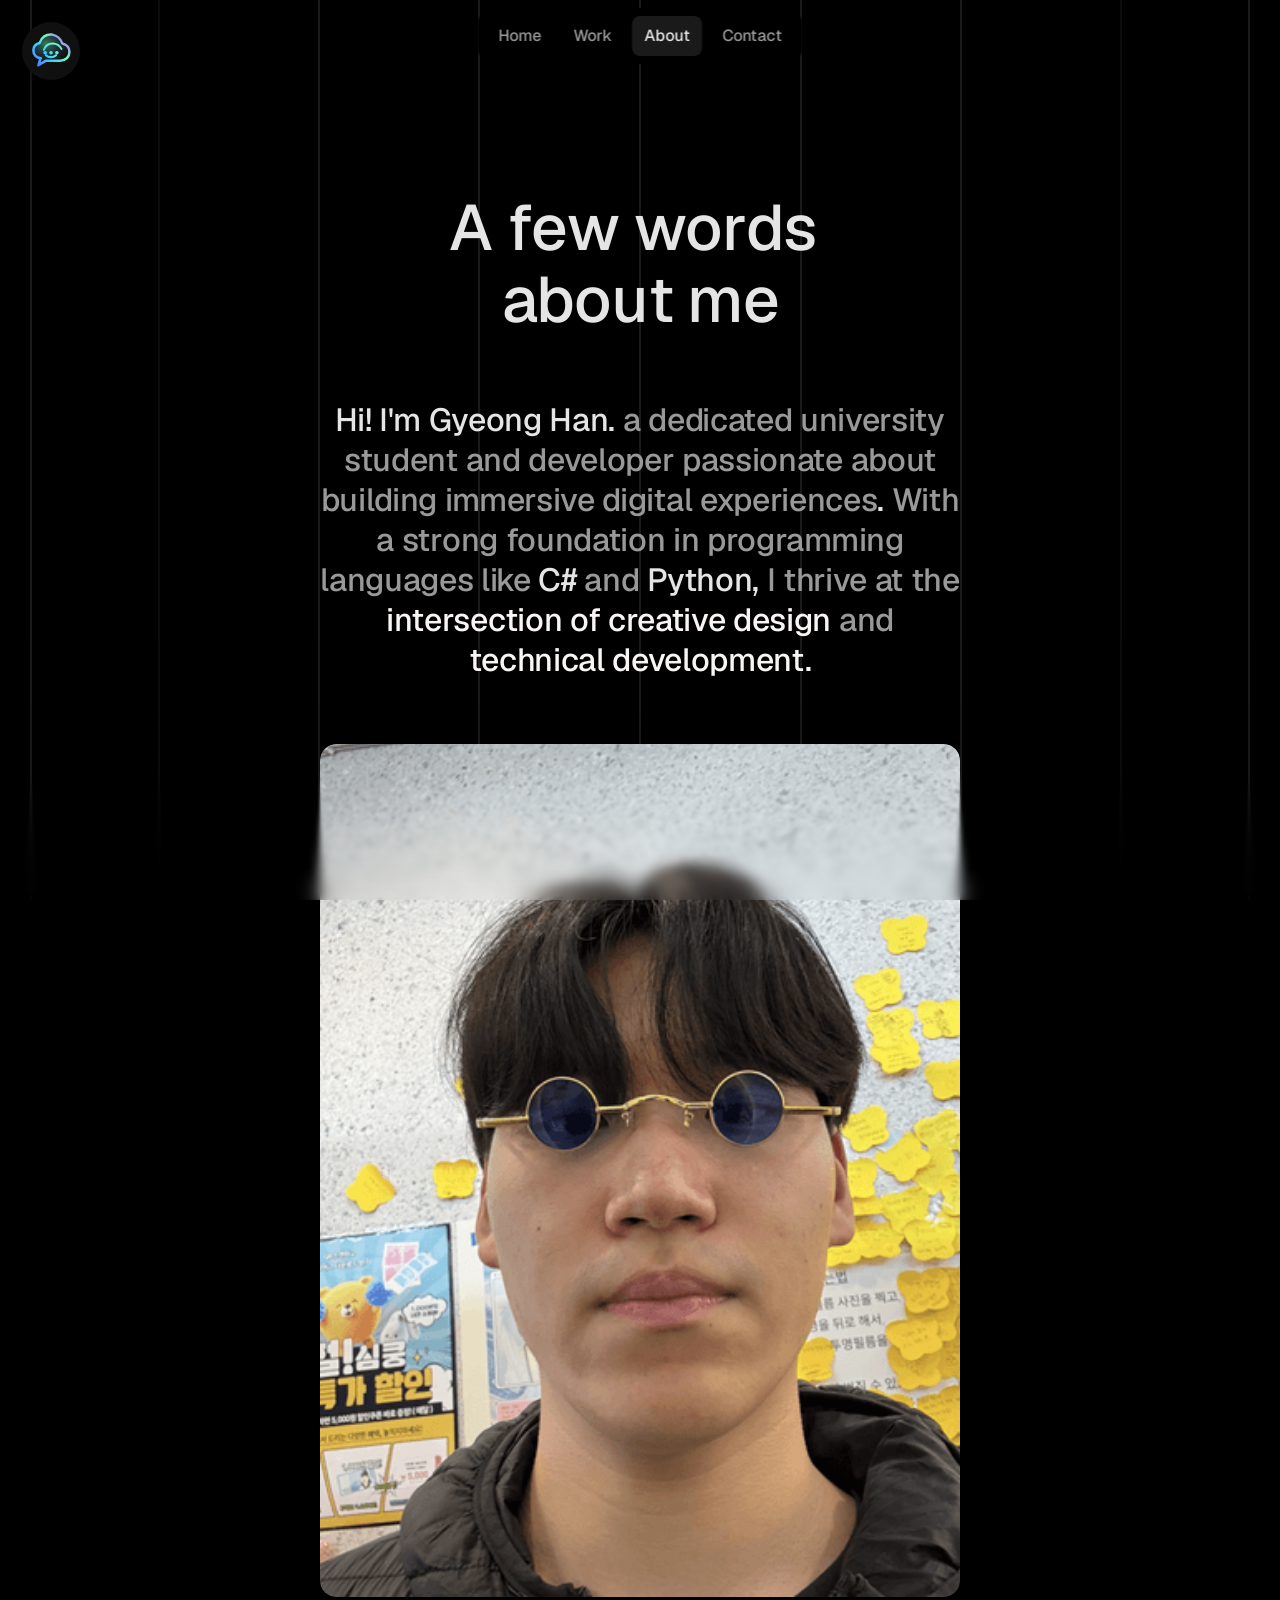
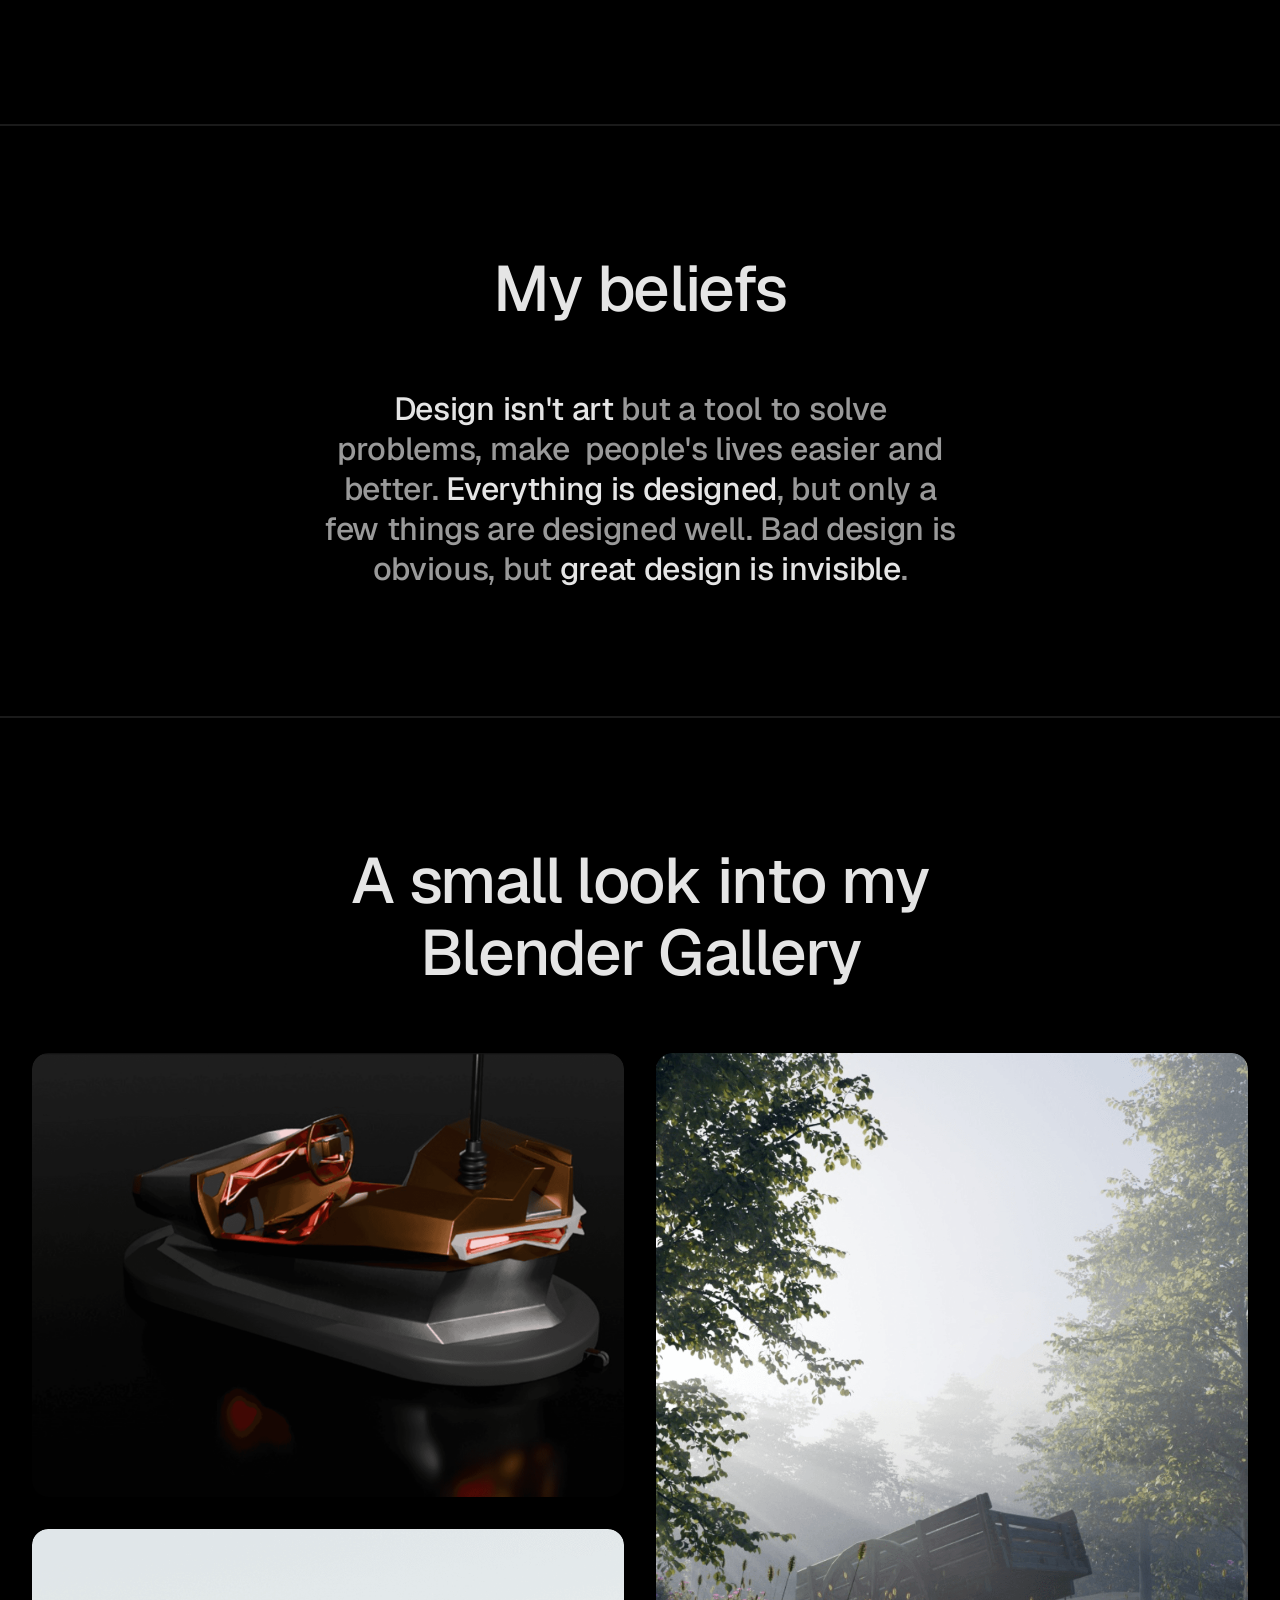
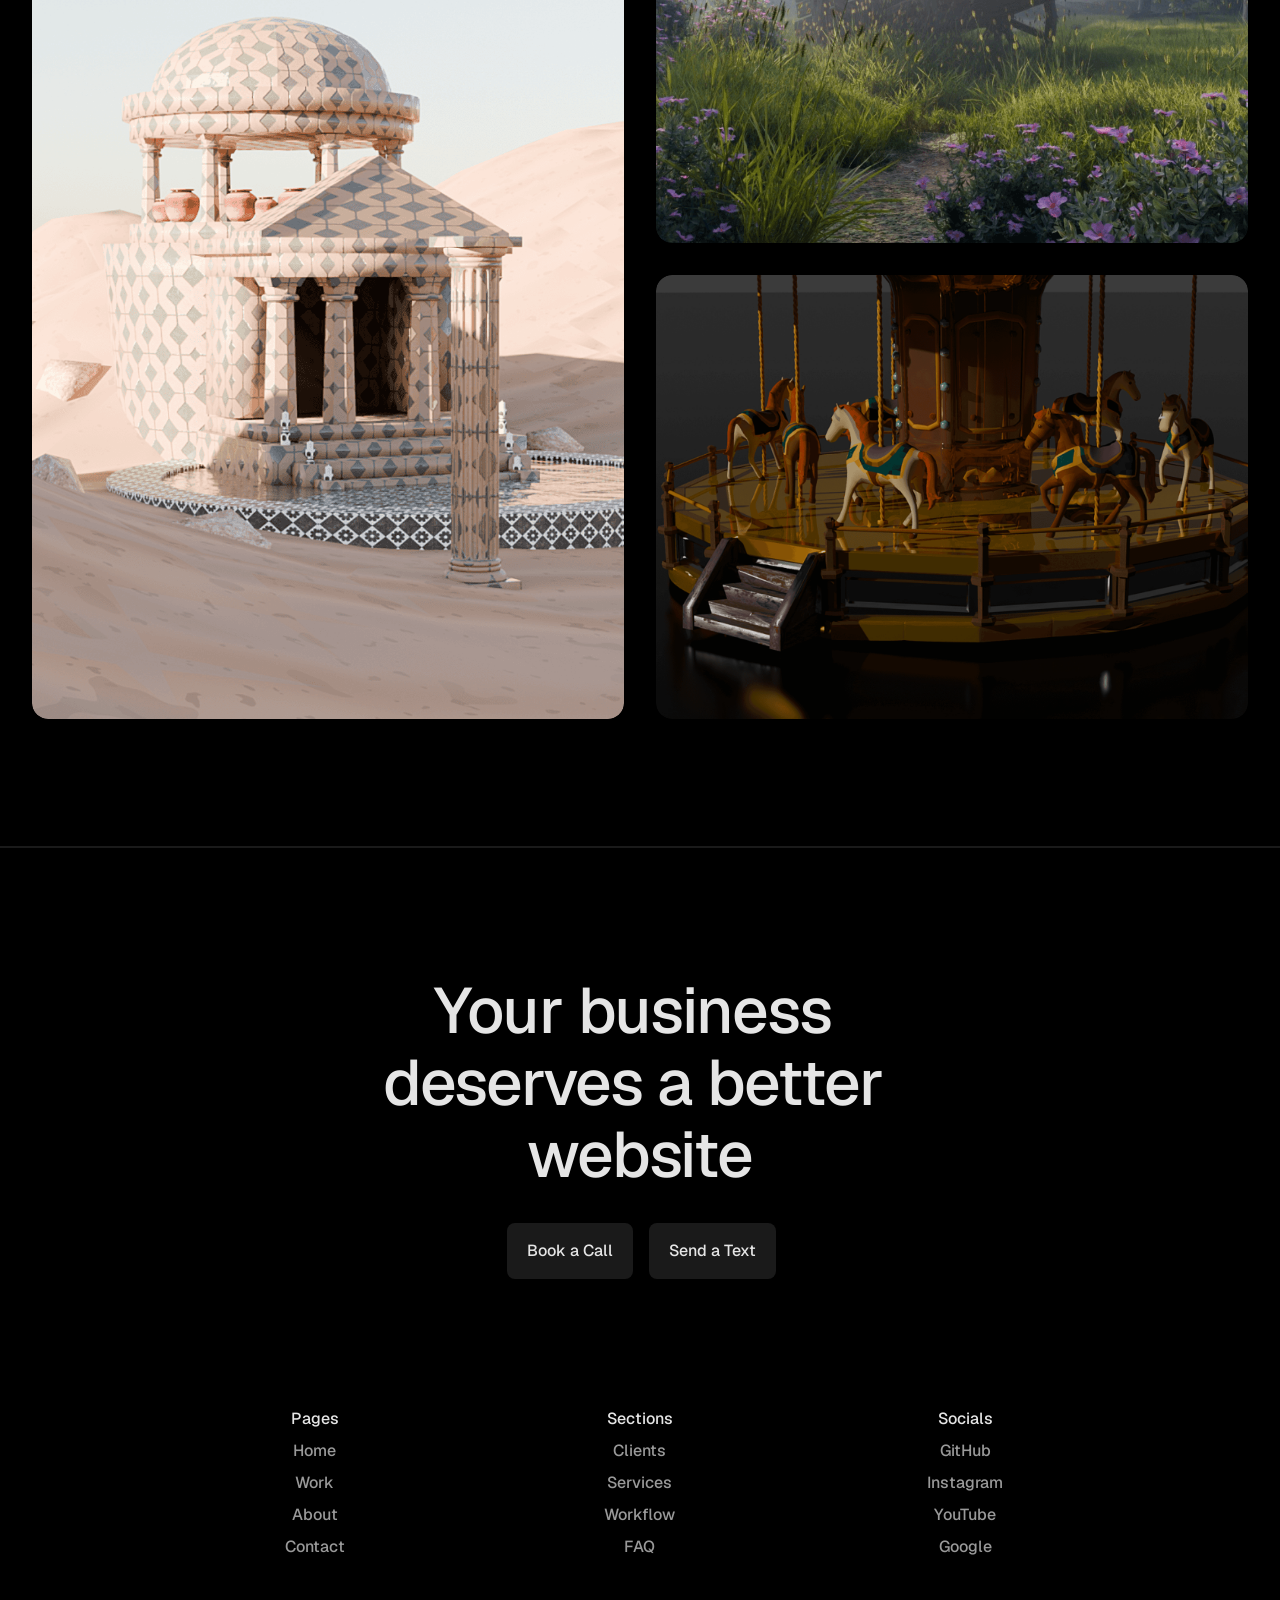
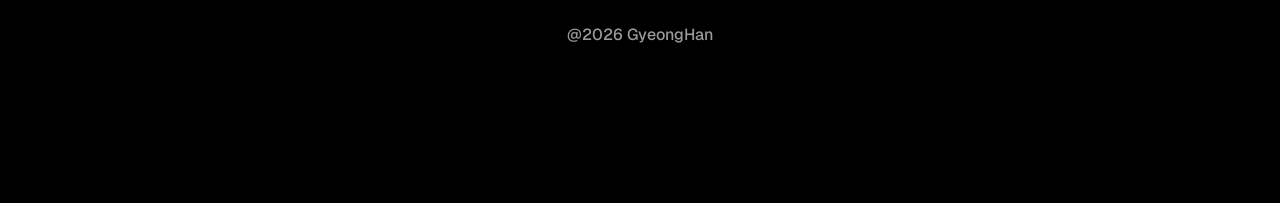
==== commit ad9aa577: "AI chat +" ====
--- a/about.html
+++ b/about.html
@@ -1,6 +1,5 @@
 ﻿<!doctype html>
-<!-- Made in Framer · framer.com ✨ -->
-<!-- Published Jun 7, 2026, 1:36 PM UTC -->
+
 <html lang="en" data-redirect-timezone="1">
 <head>
 	<meta charset="utf-8">
--- a/ai-chat.css
+++ b/ai-chat.css
@@ -1,35 +1,79 @@
-.ai-chat-button {
+.ai-chat-launcher {
   position: fixed;
-  right: 24px;
-  bottom: 24px;
+  left: 22px;
+  top: 22px;
+  z-index: 99999;
+  display: inline-flex;
+  align-items: center;
+  gap: 10px;
   width: 58px;
   height: 58px;
   border: none;
-  border-radius: 50%;
-  background: #111111;
-  color: white;
-  font-size: 24px;
+  border-radius: 999px;
+  background: #101010;
   cursor: pointer;
-  z-index: 99999;
-  box-shadow: 0 10px 30px rgba(0, 0, 0, 0.25);
+  padding: 8px;
+  overflow: hidden;
+  box-shadow: 0 14px 34px rgba(0, 0, 0, 0.32);
+  font-family: Arial, sans-serif;
+  transition: width 0.24s ease, transform 0.2s ease, box-shadow 0.2s ease, background 0.2s ease;
+}
+
+.ai-chat-launcher:hover {
+  width: 142px;
+  background: #101010;
+  transform: translateY(-2px);
+  box-shadow: 0 20px 48px rgba(0, 0, 0, 0.42);
+}
+
+.ai-chat-launcher:active {
+  transform: scale(0.97);
+}
+
+.ai-launcher-icon {
+  width: 42px;
+  height: 42px;
+  flex: 0 0 auto;
+  display: inline-flex;
+}
+
+.ai-launcher-icon svg {
+  width: 100%;
+  height: 100%;
+  display: block;
+}
+
+.ai-launcher-label {
+  color: #ffffff;
+  font-size: 15px;
+  font-weight: 800;
+  white-space: nowrap;
+  opacity: 0;
+  transform: translateX(-4px);
+  transition: opacity 0.2s ease, transform 0.2s ease;
+}
+
+.ai-chat-launcher:hover .ai-launcher-label {
+  opacity: 1;
+  transform: translateX(0);
 }
 
 .ai-chat-window {
   position: fixed;
-  right: 24px;
-  bottom: 96px;
-  width: 360px;
-  max-width: calc(100vw - 32px);
-  height: 520px;
-  max-height: calc(100vh - 130px);
-  background: #ffffff;
-  border: 1px solid #e5e5e5;
-  border-radius: 18px;
-  box-shadow: 0 18px 60px rgba(0, 0, 0, 0.2);
+  left: 40px;
+  top: 110px;
   z-index: 99999;
+  width: 430px;
+  max-width: calc(100vw - 44px);
+  height: 560px;
+  max-height: calc(100vh - 132px);
   display: none;
   flex-direction: column;
   overflow: hidden;
+  background: #ffffff;
+  border-radius: 28px;
+  border: 1px solid rgba(15, 23, 42, 0.06);
+  box-shadow: 0 26px 80px rgba(15, 23, 42, 0.22);
   font-family: Arial, sans-serif;
 }
 
@@ -38,106 +82,317 @@
 }
 
 .ai-chat-header {
-  padding: 16px;
-  background: #111111;
-  color: white;
+  display: flex;
+  align-items: center;
+  justify-content: space-between;
+  padding: 26px 28px 14px;
+  background: #ffffff;
+  color: #111827;
 }
 
 .ai-chat-header h3 {
   margin: 0;
-  font-size: 16px;
-}
-
-.ai-chat-header p {
-  margin: 5px 0 0;
-  font-size: 12px;
-  opacity: 0.75;
+  font-size: 18px;
+  font-weight: 800;
+  letter-spacing: 0;
+}
+
+.ai-chat-close {
+  width: 34px;
+  height: 34px;
+  border: none;
+  border-radius: 50%;
+  background: transparent;
+  color: #111827;
+  font-size: 30px;
+  line-height: 1;
+  cursor: pointer;
+  display: grid;
+  place-items: center;
+  padding: 0 0 3px;
+  transition: background 0.2s ease, transform 0.2s ease;
+}
+
+.ai-chat-close:hover {
+  background: #f3f4f6;
+  transform: rotate(90deg);
 }
 
 .ai-chat-messages {
   flex: 1;
-  padding: 16px;
+  padding: 18px 26px 16px;
   overflow-y: auto;
-  background: #fafafa;
+  background: #ffffff;
+}
+
+.ai-message-row {
+  display: flex;
+  align-items: flex-end;
+  gap: 12px;
+  margin-bottom: 18px;
+}
+
+.ai-message-row.user {
+  justify-content: flex-end;
+}
+
+.ai-message-row.bot {
+  justify-content: flex-start;
 }
 
 .ai-message {
-  margin-bottom: 10px;
-  padding: 10px 12px;
-  border-radius: 14px;
-  font-size: 14px;
-  line-height: 1.45;
-  white-space: pre-wrap;
+  box-sizing: border-box;
+  max-width: 78%;
+  border-radius: 13px;
+  padding: 16px 18px;
+  font-size: 15px;
+  line-height: 1.5;
+  letter-spacing: 0;
+  white-space: pre-line;
+  word-break: keep-all;
+  overflow-wrap: break-word;
 }
 
 .ai-message.user {
-  background: #111111;
-  color: white;
-  margin-left: 48px;
+  background: #eef8ff;
+  color: #1683d8;
+  border-bottom-right-radius: 6px;
 }
 
 .ai-message.bot {
-  background: white;
-  color: #111111;
-  border: 1px solid #eeeeee;
-  margin-right: 32px;
+  background: #f3f4f7;
+  color: #1f2937;
+  border-bottom-left-radius: 6px;
+}
+
+.ai-bot-avatar {
+  width: 36px;
+  height: 36px;
+  flex: 0 0 auto;
+  border-radius: 12px;
+  overflow: hidden;
+  background: #101010;
+  box-shadow: 0 8px 18px rgba(16, 24, 40, 0.16);
+}
+
+.ai-bot-avatar svg {
+  width: 100%;
+  height: 100%;
+  display: block;
+}
+
+.ai-bot-avatar.thinking {
+  animation: aiAvatarThink 1.4s infinite ease-in-out;
+}
+
+.ai-bot-avatar.thinking .ai-cloud-dot {
+  animation: aiBlink 1.2s infinite;
+  transform-origin: center;
+}
+
+.ai-thinking-message {
+  display: inline-flex;
+  align-items: center;
+  gap: 8px;
+}
+
+.ai-thinking-dots {
+  display: inline-flex;
+  gap: 4px;
+}
+
+.ai-thinking-dots span {
+  width: 5px;
+  height: 5px;
+  border-radius: 50%;
+  background: #1683d8;
+  animation: aiDot 1.15s infinite ease-in-out;
+}
+
+.ai-thinking-dots span:nth-child(2) {
+  animation-delay: 0.16s;
+}
+
+.ai-thinking-dots span:nth-child(3) {
+  animation-delay: 0.32s;
+}
+
+@keyframes aiAvatarThink {
+  0%, 100% {
+    transform: scale(1);
+  }
+
+  45% {
+    transform: scale(1.08);
+  }
+
+  52% {
+    transform: scale(0.96);
+  }
+}
+
+@keyframes aiBlink {
+  0%, 42%, 48%, 100% {
+    transform: scaleY(1);
+  }
+
+  45% {
+    transform: scaleY(0.15);
+  }
+}
+
+@keyframes aiDot {
+  0%, 80%, 100% {
+    opacity: 0.35;
+    transform: translateY(0);
+  }
+
+  40% {
+    opacity: 1;
+    transform: translateY(-4px);
+  }
 }
 
 .ai-chat-suggestions {
   display: flex;
-  gap: 8px;
-  padding: 10px 12px;
+  gap: 10px;
+  padding: 12px 24px 4px;
   overflow-x: auto;
-  border-top: 1px solid #eeeeee;
-  background: white;
+  background: #ffffff;
 }
 
 .ai-chat-suggestions button {
   flex: 0 0 auto;
-  border: 1px solid #dddddd;
-  background: white;
+  border: none;
   border-radius: 999px;
-  padding: 7px 10px;
-  font-size: 12px;
+  background: #f3f4f7;
+  color: #4b5563;
+  padding: 10px 14px;
+  font-size: 13px;
   cursor: pointer;
+  white-space: nowrap;
+  transition: background 0.2s ease, color 0.2s ease, transform 0.2s ease;
+}
+
+.ai-chat-suggestions button:hover {
+  background: #101010;
+  color: #ffffff;
+  transform: translateY(-1px);
 }
 
 .ai-chat-form {
   display: flex;
-  gap: 8px;
-  padding: 12px;
-  border-top: 1px solid #eeeeee;
-  background: white;
+  align-items: center;
+  gap: 10px;
+  padding: 12px 24px 22px;
+  background: #ffffff;
 }
 
 .ai-chat-form input {
   flex: 1;
-  border: 1px solid #dddddd;
+  min-width: 0;
+  height: 44px;
+  border: none;
   border-radius: 999px;
-  padding: 11px 13px;
+  background: #f3f4f7;
+  color: #111827;
+  padding: 0 17px;
   font-size: 14px;
   outline: none;
 }
 
+.ai-chat-form input::placeholder {
+  color: #8b95a1;
+}
+
+.ai-chat-form input:focus {
+  box-shadow: inset 0 0 0 2px rgba(22, 131, 216, 0.18);
+}
+
 .ai-chat-form button {
-  border: none;
-  border-radius: 999px;
-  padding: 0 16px;
-  background: #111111;
-  color: white;
+  width: 44px;
+  height: 44px;
+  border: none;
+  border-radius: 50%;
+  background: #f3f4f7;
+  color: #6b7280;
+  font-size: 22px;
+  line-height: 1;
   cursor: pointer;
+  display: grid;
+  place-items: center;
+  padding: 0 0 3px;
+  transition: background 0.2s ease, color 0.2s ease, transform 0.2s ease;
+}
+
+.ai-chat-form button:hover {
+  background: #101010;
+  color: #ffffff;
+  transform: translateY(-2px);
 }
 
 @media (max-width: 480px) {
+  .ai-chat-launcher {
+    left: 16px;
+    top: 16px;
+    width: 54px;
+    height: 54px;
+    padding: 7px;
+  }
+
+  .ai-chat-launcher:hover {
+    width: 132px;
+  }
+
+  .ai-launcher-icon {
+    width: 40px;
+    height: 40px;
+  }
+
+  .ai-launcher-label {
+    font-size: 14px;
+  }
+
   .ai-chat-window {
-    right: 16px;
-    bottom: 88px;
-    width: calc(100vw - 32px);
-    height: 500px;
-  }
-
-  .ai-chat-button {
-    right: 16px;
-    bottom: 16px;
+    left: 10px;
+    top: 82px;
+    width: calc(100vw - 20px);
+    height: 570px;
+    max-height: calc(100vh - 104px);
+    border-radius: 24px;
+  }
+
+  .ai-chat-header {
+    padding: 22px 22px 12px;
+  }
+
+  .ai-chat-messages {
+    padding: 16px 20px 14px;
+  }
+
+  .ai-message {
+    max-width: 84%;
+    font-size: 14px;
+  }
+
+  .ai-chat-suggestions {
+    padding: 10px 18px 4px;
+  }
+
+  .ai-chat-form {
+    gap: 9px;
+    padding: 11px 18px 18px;
+  }
+
+  .ai-chat-form input {
+    height: 42px;
+    padding: 0 15px;
+    font-size: 13px;
+  }
+
+  .ai-chat-form button {
+    width: 42px;
+    height: 42px;
+    font-size: 20px;
   }
 }
